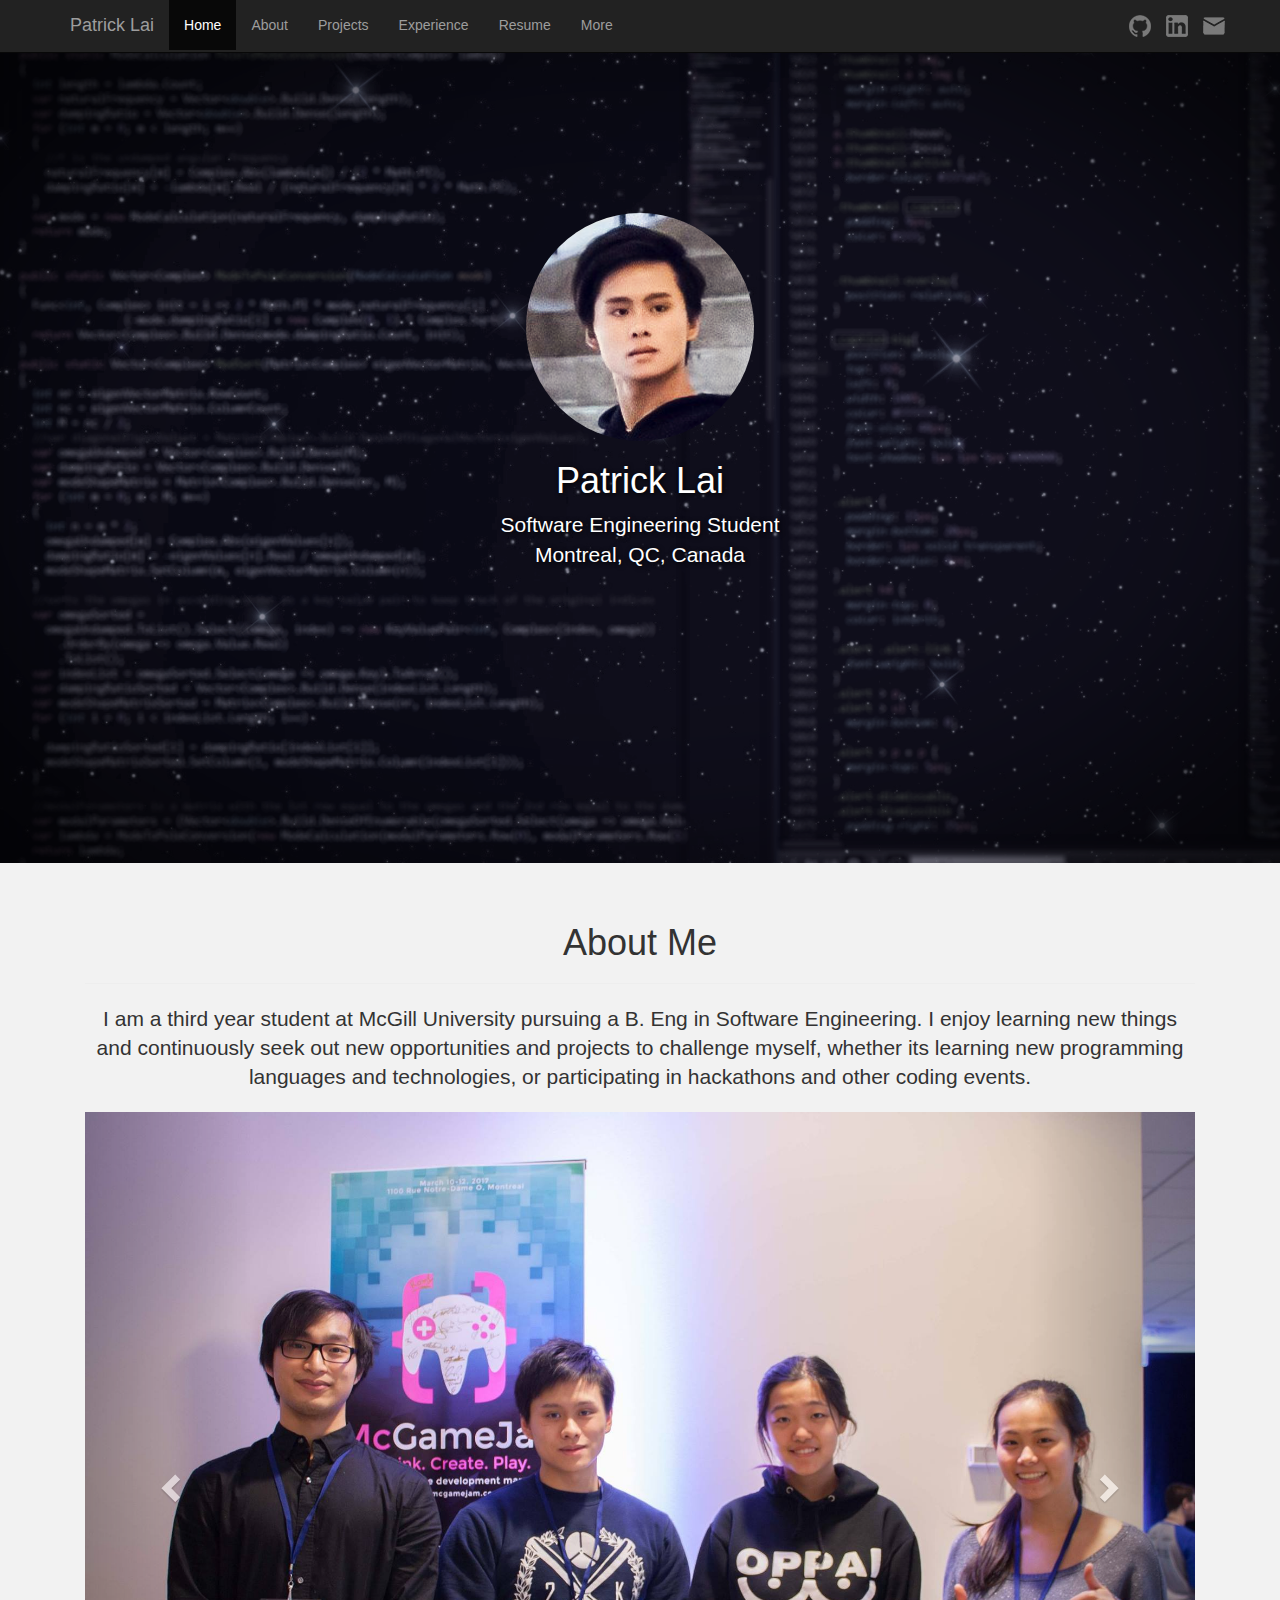
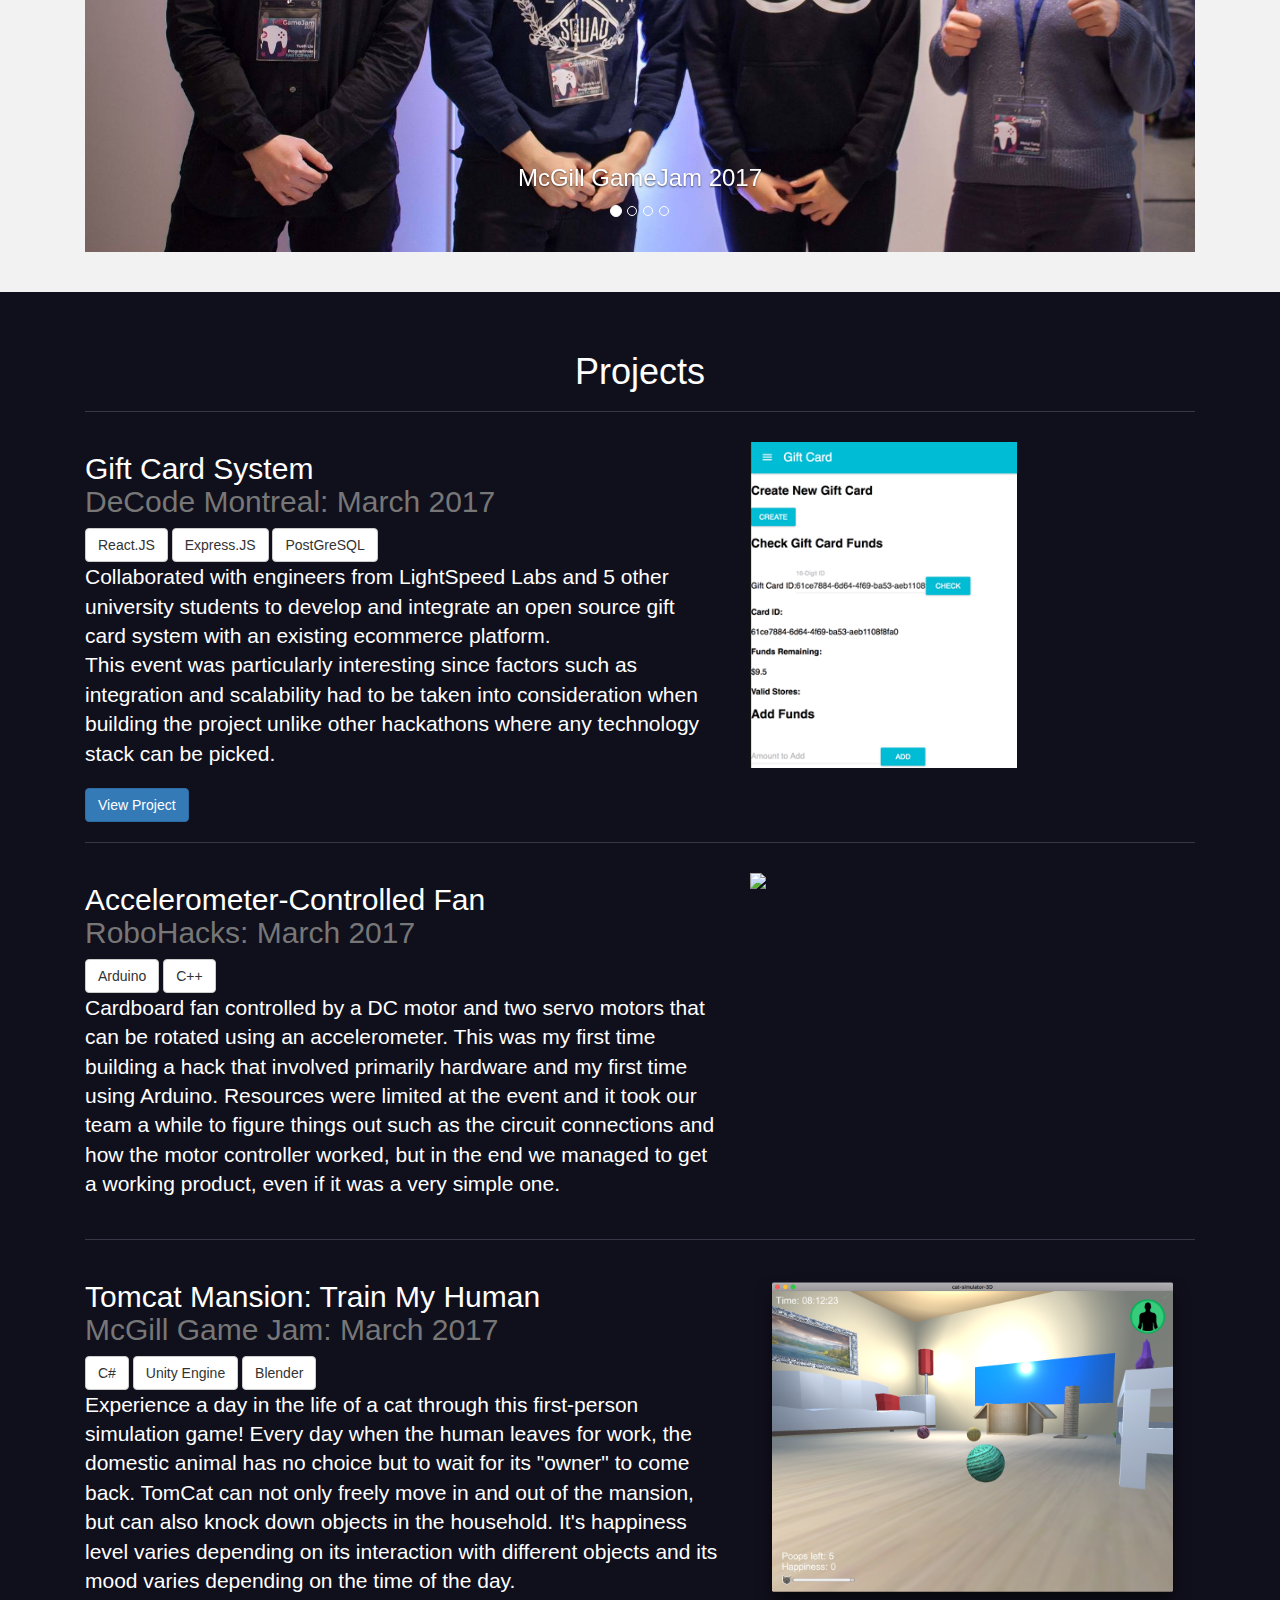
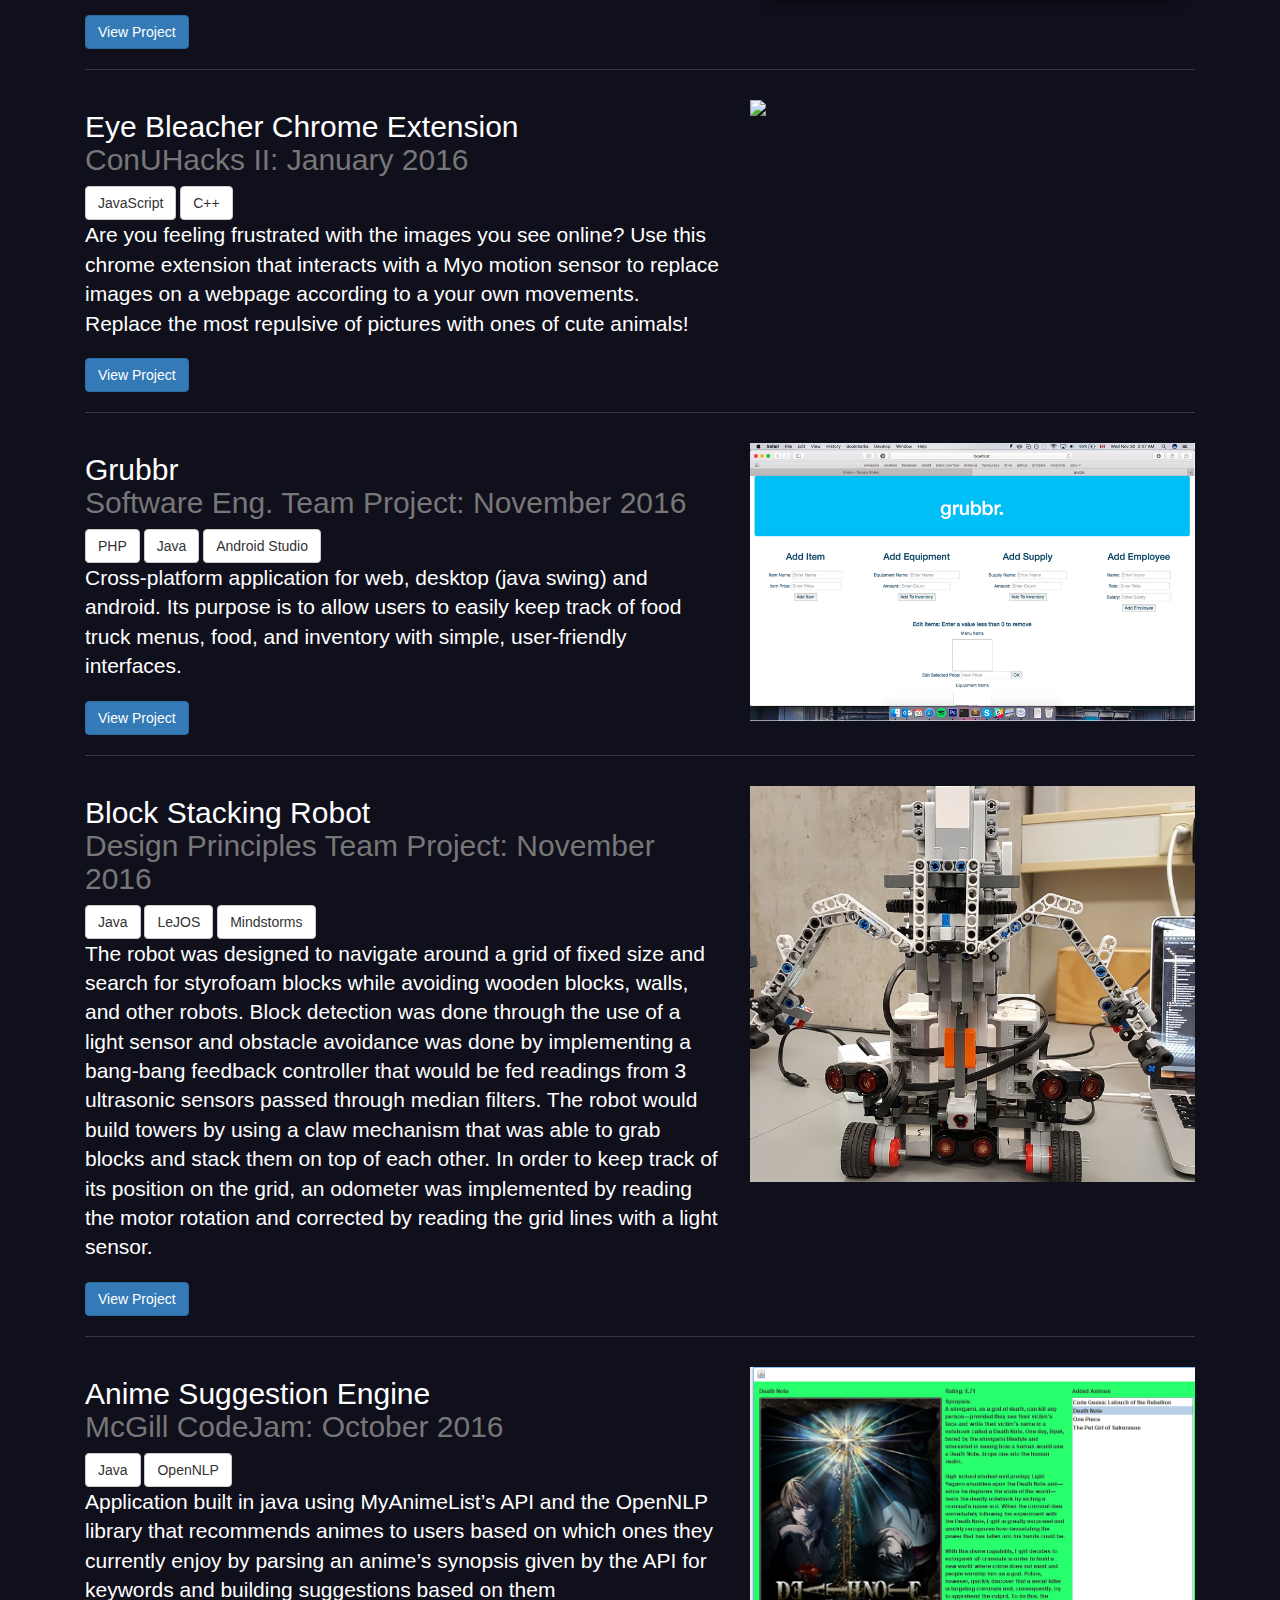
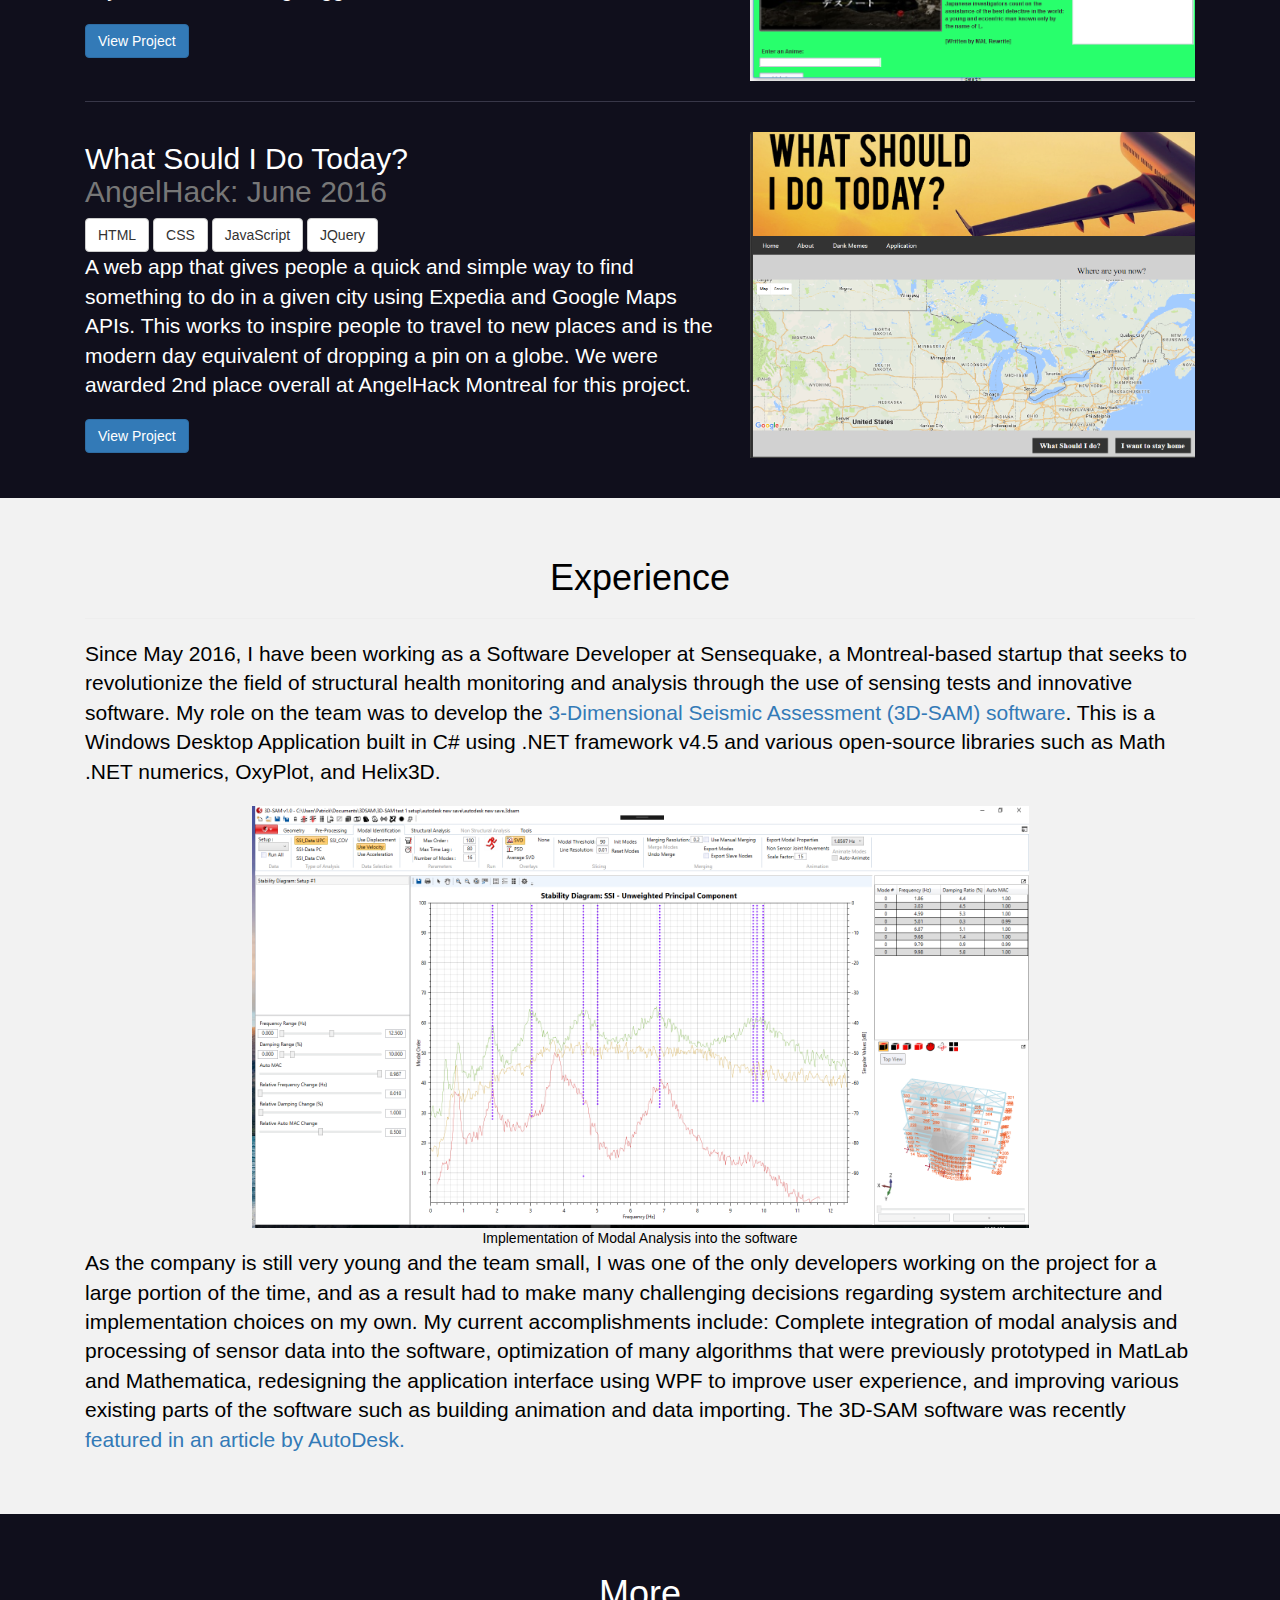
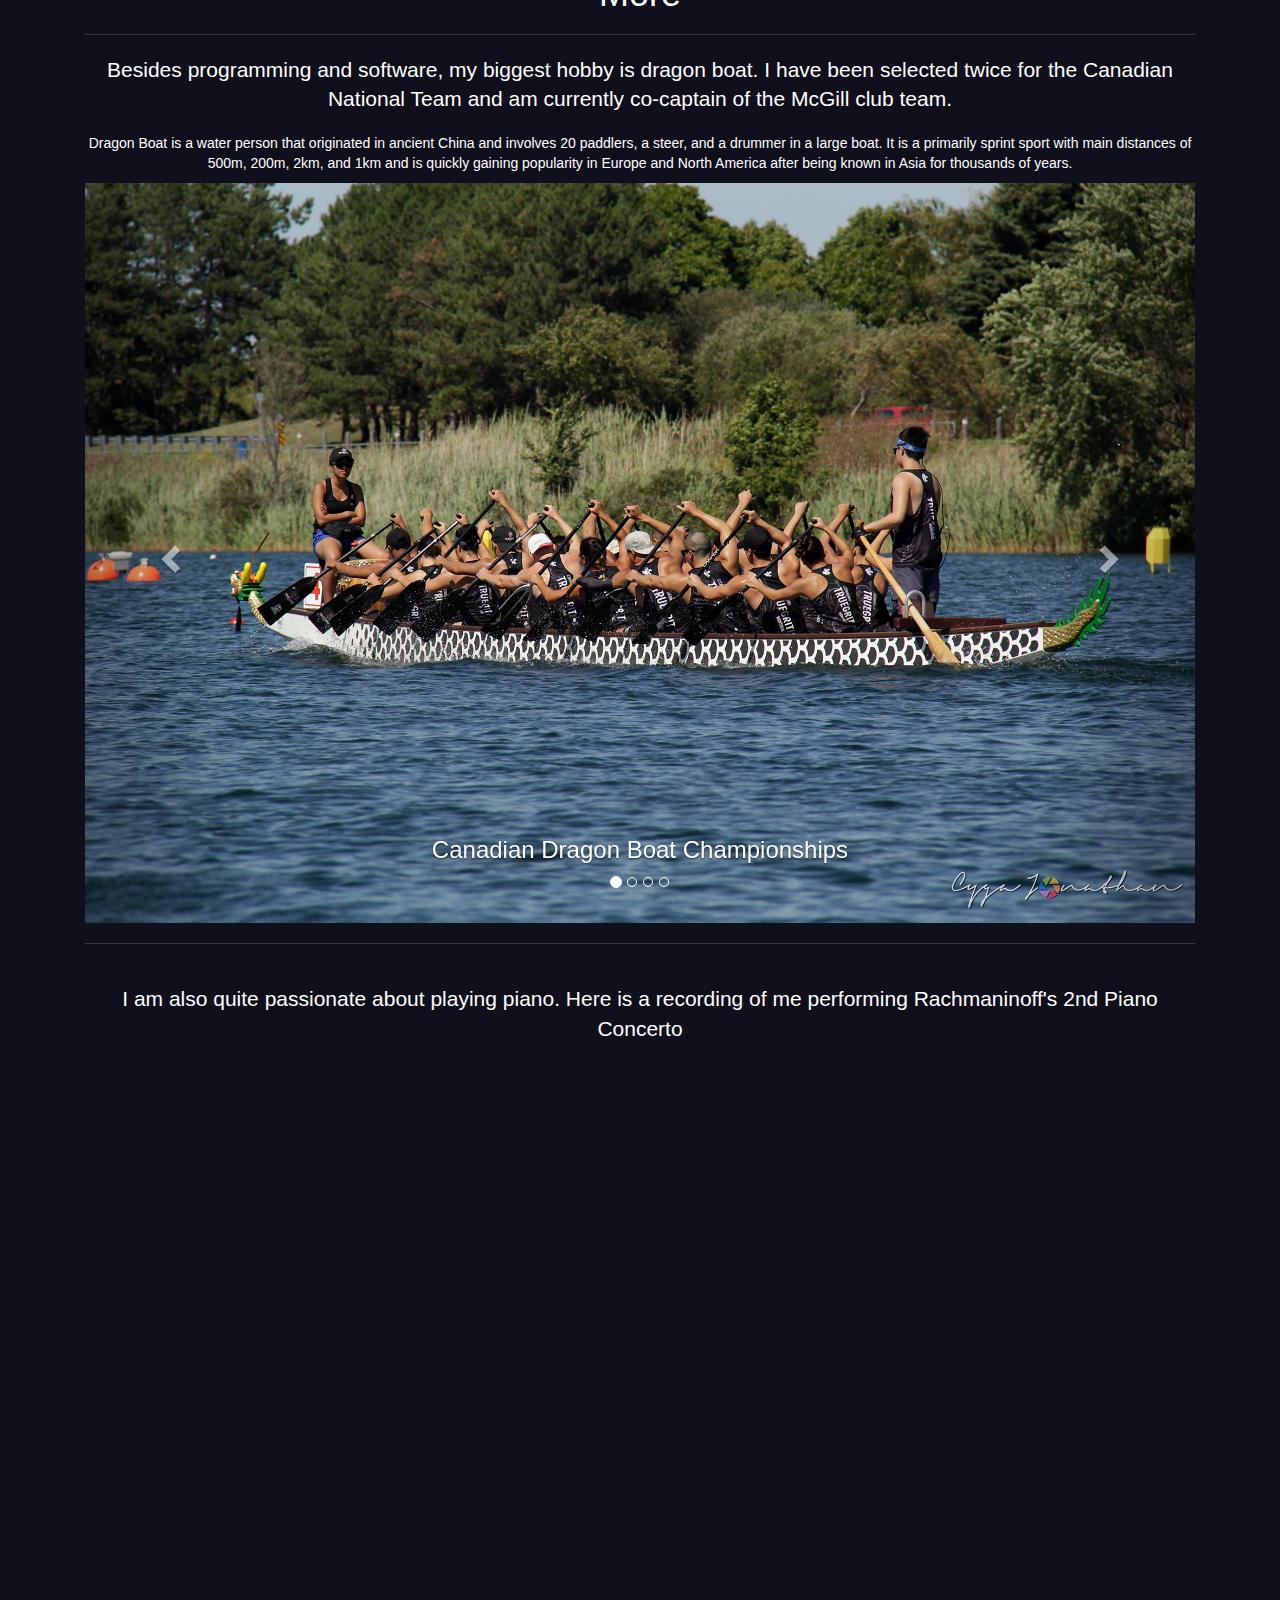
==== index.html @ 1ed86136 "update piano paragraph style" ====
<!DOCTYPE html>
<html lang="en">
<head>
  <meta charset="utf-8">
  <meta http-equiv="X-UA-Compatible" content="IE=edge">
  <meta name="viewport" content="width=device-width, initial-scale=1">
  <!-- The above 3 meta tags *must* come first in the head; any other head content must come *after* these tags -->
  <meta name="description" content="">
  <meta name="author" content="">
  <title>Patrick Lai</title>

  <!-- Bootstrap core CSS -->
  <link href="bootstrap/css/bootstrap.css" rel="stylesheet">

  <!--custom CSS -->
  <link href="styles.css" rel="stylesheet">

  <!-- Custom styles for this template -->
  <link href="bootstrap/css/starter-template.css" rel="stylesheet">

  
</head>

<body>
  <nav class="navbar navbar-inverse navbar-fixed-top">
    <div class="container">
      <div class="navbar-header">
        <button type="button" class="navbar-toggle collapsed" data-toggle="collapse" data-target="#navbar" aria-expanded="false" aria-controls="navbar">
          <span class="sr-only">Toggle navigation</span>
          <span class="icon-bar"></span>
          <span class="icon-bar"></span>
          <span class="icon-bar"></span>
        </button>
        <a class="navbar-brand" href="#">Patrick Lai</a>
      </div>
      <div id="navbar" class="collapse navbar-collapse">
        <ul class="nav navbar-nav">
          <li class="active"><a href="#">Home</a></li>
          <li><a href="#about">About</a></li>
          <li><a href="#projects">Projects</a></li>
          <li><a href="#experience">Experience</a></li>
          <li><a href="files/resume.pdf">Resume</a></li>
          <li><a href="#more">More</a></li>

        </ul>
        <ul class="nav navbar-nav navbar-right">

         <li>
          <a href="https://github.com/patlai" class="navbar-right">
            <img  src="images/git-nav.png" alt="GitHub">
          </a>
        </li>

        <li>
          <a href = "https://www.linkedin.com/in/pat-lai" class="navbar-right">
            <img  src="images/in-nav.png" alt="LinkedIN">
          </a>
        </li>

        <li>
          <a href = "mailto:patrick.lai@mail.mcgill.ca" class="navbar-right">
            <img  src="images/email-nav.png" alt="EMail">
          </a>
        </li>

      </ul>
    </div>

  </div>
</nav>

<div>
  <div class = "row" id = "main-header">
    <div class= "thumbnail-overlay text-center">
      <img class="img-responsive" src="images/web-wallpaper.png" width="100%" height="100%">
      <div class = "caption-big">
        <div class="container">
          <div class="img-circle">
            <img src = "images/dp-square.png" class = "img-circle" width="20%">
          </div>
          <h1>Patrick Lai</h1>
          <p class = "lead">Software Engineering Student <br> Montreal, QC, Canada</p>
        </div>
      </div>
    </div>
  </div>
</div>


<div style = "background-color:#f2f2f2;" class = "row">
  <div class="container">
    <div class="starter-template" id = "about">

      <h1>About Me</h1>

      <hr class = "header-divider">

      <p class="lead">I am a third year student at McGill University pursuing a B. Eng in Software Engineering. I enjoy learning new things and continuously seek out new opportunities and projects to challenge myself, whether its learning new programming languages and technologies, or participating in hackathons and other coding events.
        <br></p>
        <div id="myCarousel" class="carousel slide" data-ride="carousel">

          <!-- Indicators -->
          <ol class="carousel-indicators">
            <li data-target="#myCarousel" data-slide-to="0" class="active"></li>
            <li data-target="#myCarousel" data-slide-to="1"></li>
            <li data-target="#myCarousel" data-slide-to="2"></li>
            <li data-target="#myCarousel" data-slide-to="3"></li>
          </ol>

          <!-- Wrapper for slides -->
          <div class="carousel-inner">
            <div class="item active">
              <img src="images/gamejam1.jpg">
              <div class="carousel-caption">
               <h3>McGill GameJam 2017</h3>
             </div>
           </div>

           <div class="item">
            <img src="images/robohacks.jpg" >
            <div class="carousel-caption">
             <h3>McGill RoboHacks 2017</h3>
           </div>
         </div>

         <div class="item">
          <img src="images/conu.jpg" width="100%">
          <div class="carousel-caption">
           <h3>ConUHacks II</h3>
         </div>
       </div>

       
     </div>


     <!-- Left and right controls -->
     <a class="left carousel-control" href="#myCarousel" data-slide="prev">
      <span class="glyphicon glyphicon-chevron-left"></span>
      <span class="sr-only">Previous</span>
    </a>
    <a class="right carousel-control" href="#myCarousel" data-slide="next">
      <span class="glyphicon glyphicon-chevron-right"></span>
      <span class="sr-only">Next</span>
    </a>
  </div>
</div>
</div>

</div><!-- /.container -->
<div style = "background: #100f1c" class = "row">
  <div class = "container" >
    <div class = "projects" id = "projects">
      <h1><center>Projects</center></h1>

      <hr class="featurette-divider">

      <div class="row featurette">
        <div class="col-md-7">
          <h2 class="featurette-heading">Gift Card System <br> <span class="text-muted">DeCode Montreal: March 2017</span></h2>
          <button type="button" class="btn btn-default">React.JS</button>
          <button type="button" class="btn btn-default">Express.JS</button>
          <button type="button" class="btn btn-default">PostGreSQL</button>
          <p class="lead">Collaborated with engineers from LightSpeed Labs and 5 other university students to develop and integrate an open source gift card system with an existing ecommerce platform. 
            <br>
            This event was particularly interesting since factors such as integration and scalability had to be taken into consideration when building the project unlike other hackathons where any technology stack can be picked. 
          </p>
          <a href = "https://github.com/lightspeedretail/hackathon-decode-giftcards"><button type="button" class="btn btn-primary">View Project</button></a>
        </div>
        <div class="col-md-5">
          <img class="featurette-image img-fluid mx-auto" src="images/giftcards.png" width="60%">
        </div>
      </div>

      <hr class="featurette-divider">

      <div class="row featurette">
        <div class="col-md-7">
          <h2 class="featurette-heading">Accelerometer-Controlled Fan<br> <span class="text-muted">RoboHacks: March 2017</span></h2>
          <button type="button" class="btn btn-default">Arduino</button>
          <button type="button" class="btn btn-default">C++</button>
          <p class="lead">Cardboard fan controlled by a DC motor and two servo motors that can be rotated using an accelerometer. This was my first time building a hack that involved primarily hardware and my first time using Arduino. Resources were limited at the event and it took our team a while to figure things out such as the circuit connections and how the motor controller worked, but in the end we managed to get a working product, even if it was a very simple one.</p>

        </div>
        <div class="col-md-5">
          <img class="featurette-image img-fluid mx-auto" src="images/arduino-fan.gif" width="70%">
        </div>
      </div>

      <hr class="featurette-divider">


      <div class="row featurette">
        <div class="col-md-7">
          <h2 class="featurette-heading">Tomcat Mansion: Train My Human <br> <span class="text-muted">McGill Game Jam: March 2017</span></h2>
          <button type="button" class="btn btn-default">C#</button>
          <button type="button" class="btn btn-default">Unity Engine</button>
          <button type="button" class="btn btn-default">Blender</button>
          <p class="lead">Experience a day in the life of a cat through this first-person simulation game! Every day when the human leaves for work, the domestic animal has no choice but to wait for its "owner" to come back. TomCat can not only freely move in and out of the mansion, but can also knock down objects in the household. It's happiness level varies depending on its interaction with different objects and its mood varies depending on the time of the day. </p>
          <a href = "https://meii.itch.io/cat-simulator"><button type="button" class="btn btn-primary">View Project</button></a>
        </div>
        <div class="col-md-5">
          <img class="featurette-image img-fluid mx-auto" src="images/catsim.png" width="100%">
        </div>
      </div>

      <hr class="featurette-divider">

      <div class="row featurette">
        <div class="col-md-7">
          <h2 class="featurette-heading">Eye Bleacher Chrome Extension<br> <span class="text-muted">ConUHacks II: January 2016</span></h2>
          <button type="button" class="btn btn-default">JavaScript</button>
          <button type="button" class="btn btn-default">C++</button>
          <p class="lead">Are you feeling frustrated with the images you see online? Use this chrome extension that interacts with a Myo motion sensor to replace images on a webpage according to a your own movements. Replace the most repulsive of pictures with ones of cute animals! </p>
          <a href = "https://github.com/patlai/eye-bleacher-chrome"><button type="button" class="btn btn-primary">View Project</button></a>
        </div>
        <div class="col-md-5">
          <img class="featurette-image img-fluid mx-auto" src="images/eyebleacher.gif" width="90%">
        </div>
      </div>

      <hr class="featurette-divider">

      <div class="row featurette">
        <div class="col-md-7 push-md-5">
          <h2 class="featurette-heading">Grubbr<br> <span class="text-muted">Software Eng. Team Project: November 2016</span></h2>
          <button type="button" class="btn btn-default">PHP</button>
          <button type="button" class="btn btn-default">Java</button>
          <button type="button" class="btn btn-default">Android Studio</button>
          <p class="lead">Cross-platform application for web, desktop (java swing) and android. Its purpose is to allow users to easily keep track of food truck menus, food, and inventory with simple, user-friendly interfaces.</p>
          <a href = "https://github.com/Fall2016-ECSE321/grubbr"><button type="button" class="btn btn-primary">View Project</button></a>
        </div>
        <div class="col-md-5 pull-md-7">
          <img class="featurette-image img-fluid mx-auto" src="images/grubbr.png" width="100%">
        </div>
      </div>

      <hr class="featurette-divider">

      <div class="row featurette">
        <div class="col-md-7 push-md-5">
          <h2 class="featurette-heading">Block Stacking Robot<br> <span class="text-muted">Design Principles Team Project: November 2016</span></h2>
          <button type="button" class="btn btn-default">Java</button>
          <button type="button" class="btn btn-default">LeJOS</button>
          <button type="button" class="btn btn-default">Mindstorms</button>
          <p class="lead">The robot was designed to navigate around a grid of fixed size and search for styrofoam blocks while avoiding wooden blocks, walls, and other robots. Block detection was done through the use of a light sensor and obstacle avoidance was done by implementing a bang-bang feedback controller that would be fed readings from 3 ultrasonic sensors passed through median filters. The robot would build towers by using a claw mechanism that was able to grab blocks and stack them on top of each other. In order to keep track of its position on the grid, an odometer was implemented by reading the motor rotation and corrected by reading the grid lines with a light sensor.</p>
          <a href = "https://github.com/patlai/dpmfall2016-team13"><button type="button" class="btn btn-primary">View Project</button></a>
        </div>
        <div class="col-md-5 pull-md-7">
          <img class="featurette-image img-fluid mx-auto" src="images/dpmbot.jpg" width="100%">
        </div>
      </div>

      <hr class="featurette-divider">

      <div class="row featurette">
        <div class="col-md-7 push-md-5">
          <h2 class="featurette-heading">Anime Suggestion Engine<br> <span class="text-muted">McGill CodeJam: October 2016</span></h2>
          <button type="button" class="btn btn-default">Java</button>
          <button type="button" class="btn btn-default">OpenNLP</button>
          <p class="lead">Application built in java using MyAnimeList’s API and the OpenNLP library that recommends animes to users based on which ones they currently enjoy by parsing an anime’s synopsis given by the API for keywords and building suggestions based on them</p>
          <a href = "https://github.com/patlai/anime-suggest-java"><button type="button" class="btn btn-primary">View Project</button></a>
        </div>
        <div class="col-md-5 pull-md-7">
          <img class="featurette-image img-fluid mx-auto" src="images/anime-suggest.png" width="100%">
        </div>
      </div>

      <hr class="featurette-divider">

      <div class="row featurette">
        <div class="col-md-7 push-md-5">
          <h2 class="featurette-heading">What Sould I Do Today? <br> <span class="text-muted">AngelHack: June 2016</span></h2>
          <button type="button" class="btn btn-default">HTML</button>
          <button type="button" class="btn btn-default">CSS</button>
          <button type="button" class="btn btn-default">JavaScript</button>
          <button type="button" class="btn btn-default">JQuery</button>
          <p class="lead">A web app that gives people a quick and simple way to find something to do in a given city using Expedia and Google Maps APIs. This works to inspire people to travel to new places and is the modern day equivalent of dropping a pin on a globe. We were awarded 2nd place overall at AngelHack Montreal for this project.</p>
          <a href = "https://github.com/patlai/what-should-i-do"><button type="button" class="btn btn-primary">View Project</button></a>
        </div>
        <div class="col-md-5 pull-md-7">
          <img class="featurette-image img-fluid mx-auto" src="images/wsid.png" width="100%">
        </div>
      </div>


    </div>
  </div>
</div>

<div style = "background: #f2f2f2" class = "row">
  <div class = "container" >
    <div class = "exp" id = "experience">

      <h1><center>Experience</center></h1>

      <hr class="header-divider">

      <p class = "lead">Since May 2016, I have been working as a Software Developer at Sensequake, a Montreal-based startup that seeks to revolutionize the field of structural health monitoring and analysis through the use of sensing tests and innovative software. My role on the team was to develop the <a href = "http://www.sensequake.com/software">3-Dimensional Seismic Assessment (3D-SAM) software</a>. This is a Windows Desktop Application built in C# using .NET framework v4.5 and various open-source libraries such as Math .NET numerics, OxyPlot, and Helix3D.</p>
      <center>
        <img class="img-responsive" src="images/3dsam.png" width="70%">
        <div class = "caption">
          Implementation of Modal Analysis into the software
        </div>
      </center>
      <p class = "lead">As the company is still very young and the team small, I was one of the only developers working on the project for a large portion of the time, and as a result had to make many challenging decisions regarding system architecture and implementation choices on my own. My current accomplishments include: Complete integration of modal analysis and processing of sensor data into the software, optimization of many algorithms that were previously prototyped in MatLab and Mathematica, redesigning the application interface using WPF to improve user experience, and improving various existing parts of the software such as building animation and data importing. The 3D-SAM software was recently <a href="http://blogs.autodesk.com/bim-and-beam/2017/04/21/sensing-tests-improve-reliability-of-structural-engineering/">featured in an article by AutoDesk.</a></p>
      <!-- <div class="progress">
      <div class="progress-bar" role="progressbar" aria-valuenow="60" aria-valuemin="0" aria-valuemax="100" style="width: 50%;">
          60%
        </div>
      </div> -->
      
    </div>
  </div>
</div>

<div style = "background: #100f1c" class = "row">
  <div class = "container" >
    <div class = "more" id = "more">

      <center><h1>More</h1></center>

      <hr class="featurette-divider">

      <p class = "lead">Besides programming and software, my biggest hobby is dragon boat. I have been selected twice for the Canadian National Team and am currently co-captain of the McGill club team.</p>
      <p>Dragon Boat is a water person that originated in ancient China and involves 20 paddlers, a steer, and a drummer in a large boat. It is a primarily sprint sport with main distances of 500m, 200m, 2km, and 1km and is quickly gaining popularity in Europe and North America after being known in Asia for thousands of years.</p>
      <div id="moreCarousel" class="carousel slide" data-ride="carousel">

        <!-- Indicators -->
        <ol class="carousel-indicators">
          <li data-target="#moreCarousel" data-slide-to="0" class="active"></li>
          <li data-target="#moreCarousel" data-slide-to="1"></li>
          <li data-target="#moreCarousel" data-slide-to="2"></li>
          <li data-target="#moreCarousel" data-slide-to="3"></li>
        </ol>

        <!-- Wrapper for slides -->
        <div class="carousel-inner">
          <div class="item active">
            <img src="images/tg.jpg">
            <div class="carousel-caption">
             <h3>Canadian Dragon Boat Championships</h3>
           </div>
         </div>

         <div class="item">
          <img src="images/nt1.jpg" >
          <div class="carousel-caption">
           <h3>Canadian National Team 2015</h3>
         </div>
       </div>

       <div class="item">
        <img src="images/u24postrace.jpg" >
        <div class="carousel-caption">
         <h3>After racing the 1km at world championships</h3>
       </div>
     </div>

     <div class="item">
      <img src="images/tgstart.jpg" >
      <div class="carousel-caption">
       <h3></h3>
     </div>
   </div>

 </div>


 <!-- Left and right controls -->
 <a class="left carousel-control" href="#moreCarousel" data-slide="prev">
  <span class="glyphicon glyphicon-chevron-left"></span>
  <span class="sr-only">Previous</span>
</a>
<a class="right carousel-control" href="#moreCarousel" data-slide="next">
  <span class="glyphicon glyphicon-chevron-right"></span>
  <span class="sr-only">Next</span>
</a>



</div>
<hr class="featurette-divider">
<br>
<p class = "lead">I am also quite passionate about playing piano. Here is a recording of me performing Rachmaninoff's 2nd Piano Concerto</p>
<br>
<iframe width="100%" height="640" src="https://www.youtube.com/embed/ppNCpamTo7Q" frameborder="0" allowfullscreen></iframe>
</div>
</div>




    <!-- Bootstrap core JavaScript
    ================================================== -->
    <!-- Placed at the end of the document so the pages load faster -->
    <script src="https://ajax.googleapis.com/ajax/libs/jquery/1.12.4/jquery.min.js"></script>
    <script>window.jQuery || document.write('<script src="../../assets/js/vendor/jquery.min.js"><\/script>')</script>
    <script src="bootstrap/js/bootstrap.min.js"></script>

  </body>
  </html>
---- styles.css ----
.projects{
	padding: 40px 15px;
	background-color: #100f1c;
	color: #FFFFFF;
}

.exp{
	padding: 40px 15px;
	background-color: #f2f2f2;
	color: #000000;
}

.more{
	padding: 40px 15px;
	background-color: #100f1c;
	color: #FFFFFF;
	text-align: center;
}

.foot{
	padding: 15px 15px;
	background-color: #f2f2f2;
	color: #FFFFFF;
	text-align: center;
}

.featurette-divider{
	border-color: #383748;
}

.description {
  margin-bottom: 20px;
  font-size: 14px;
  font-weight: 300;
  line-height: 1.4;
}
---- bootstrap/css/starter-template.css ----
body {
  padding-top: 50px;
}
.starter-template {
  padding: 40px 15px;
  text-align: center;
}
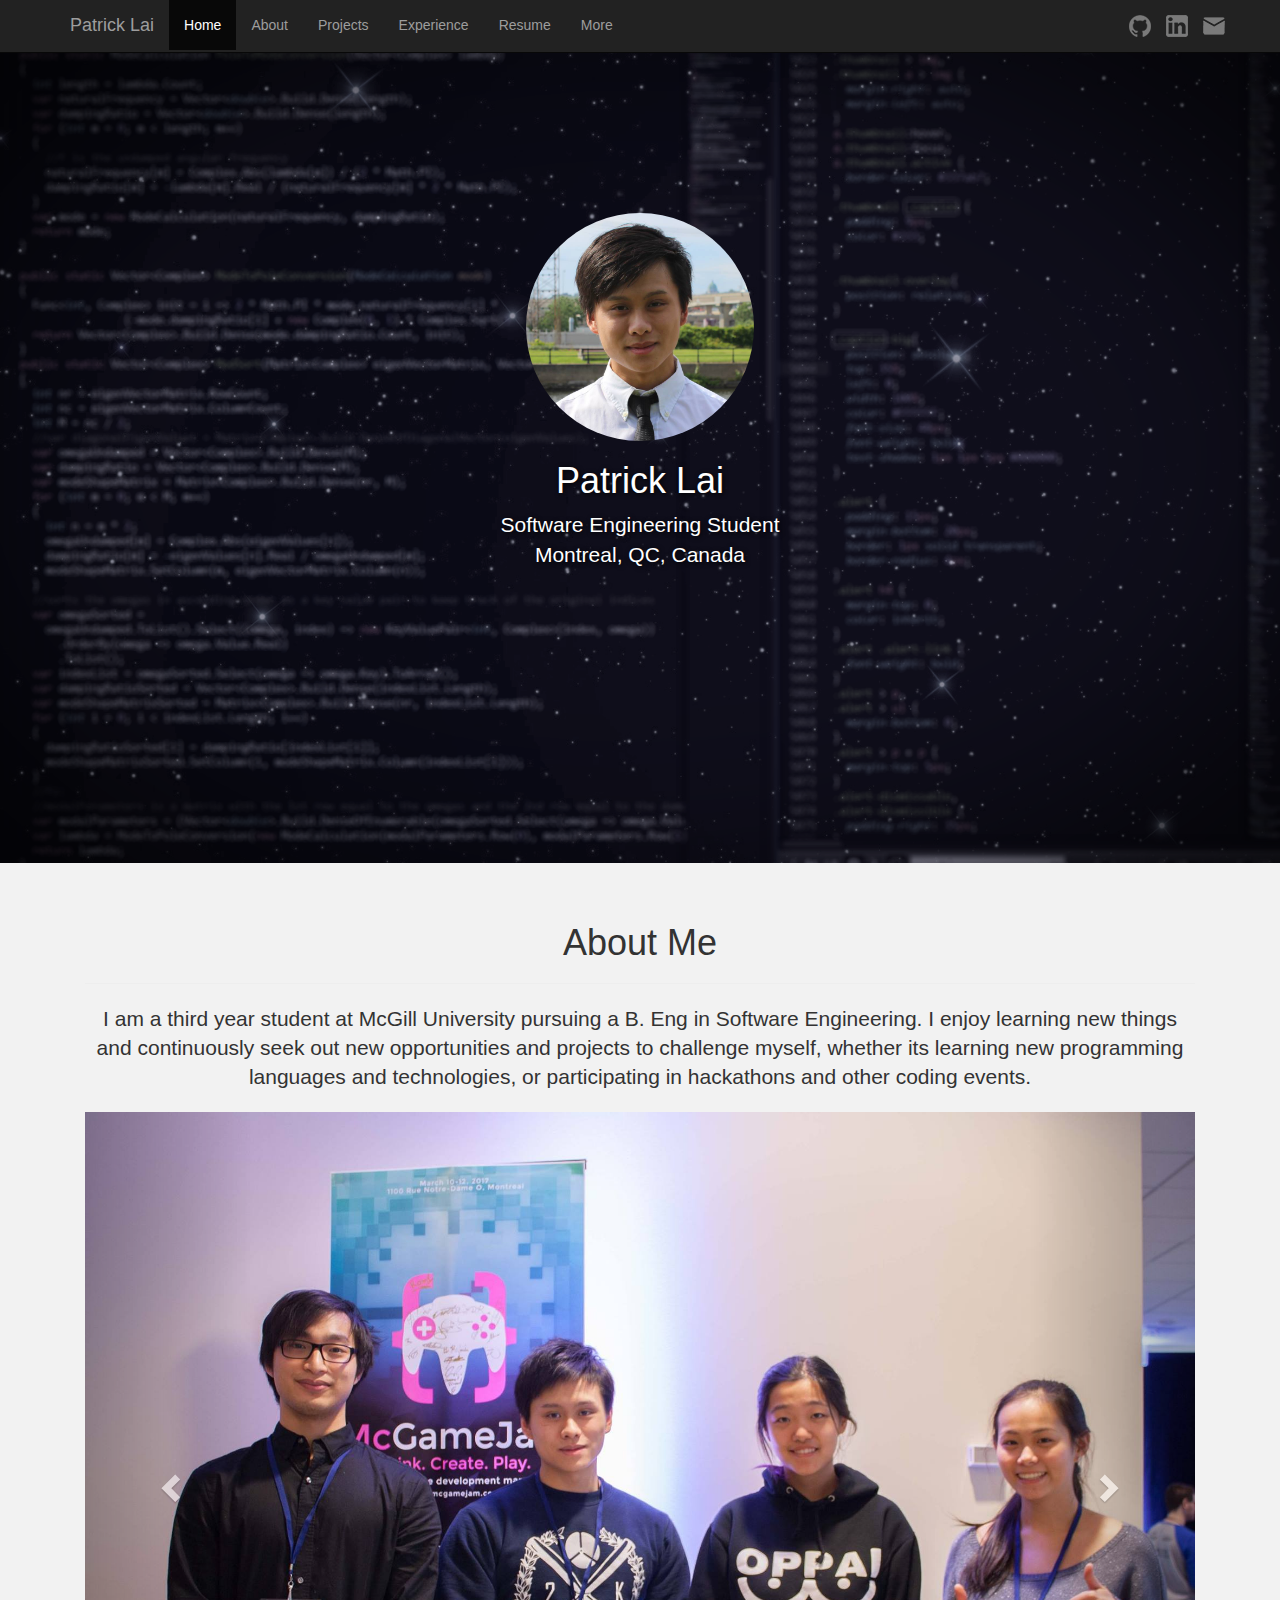
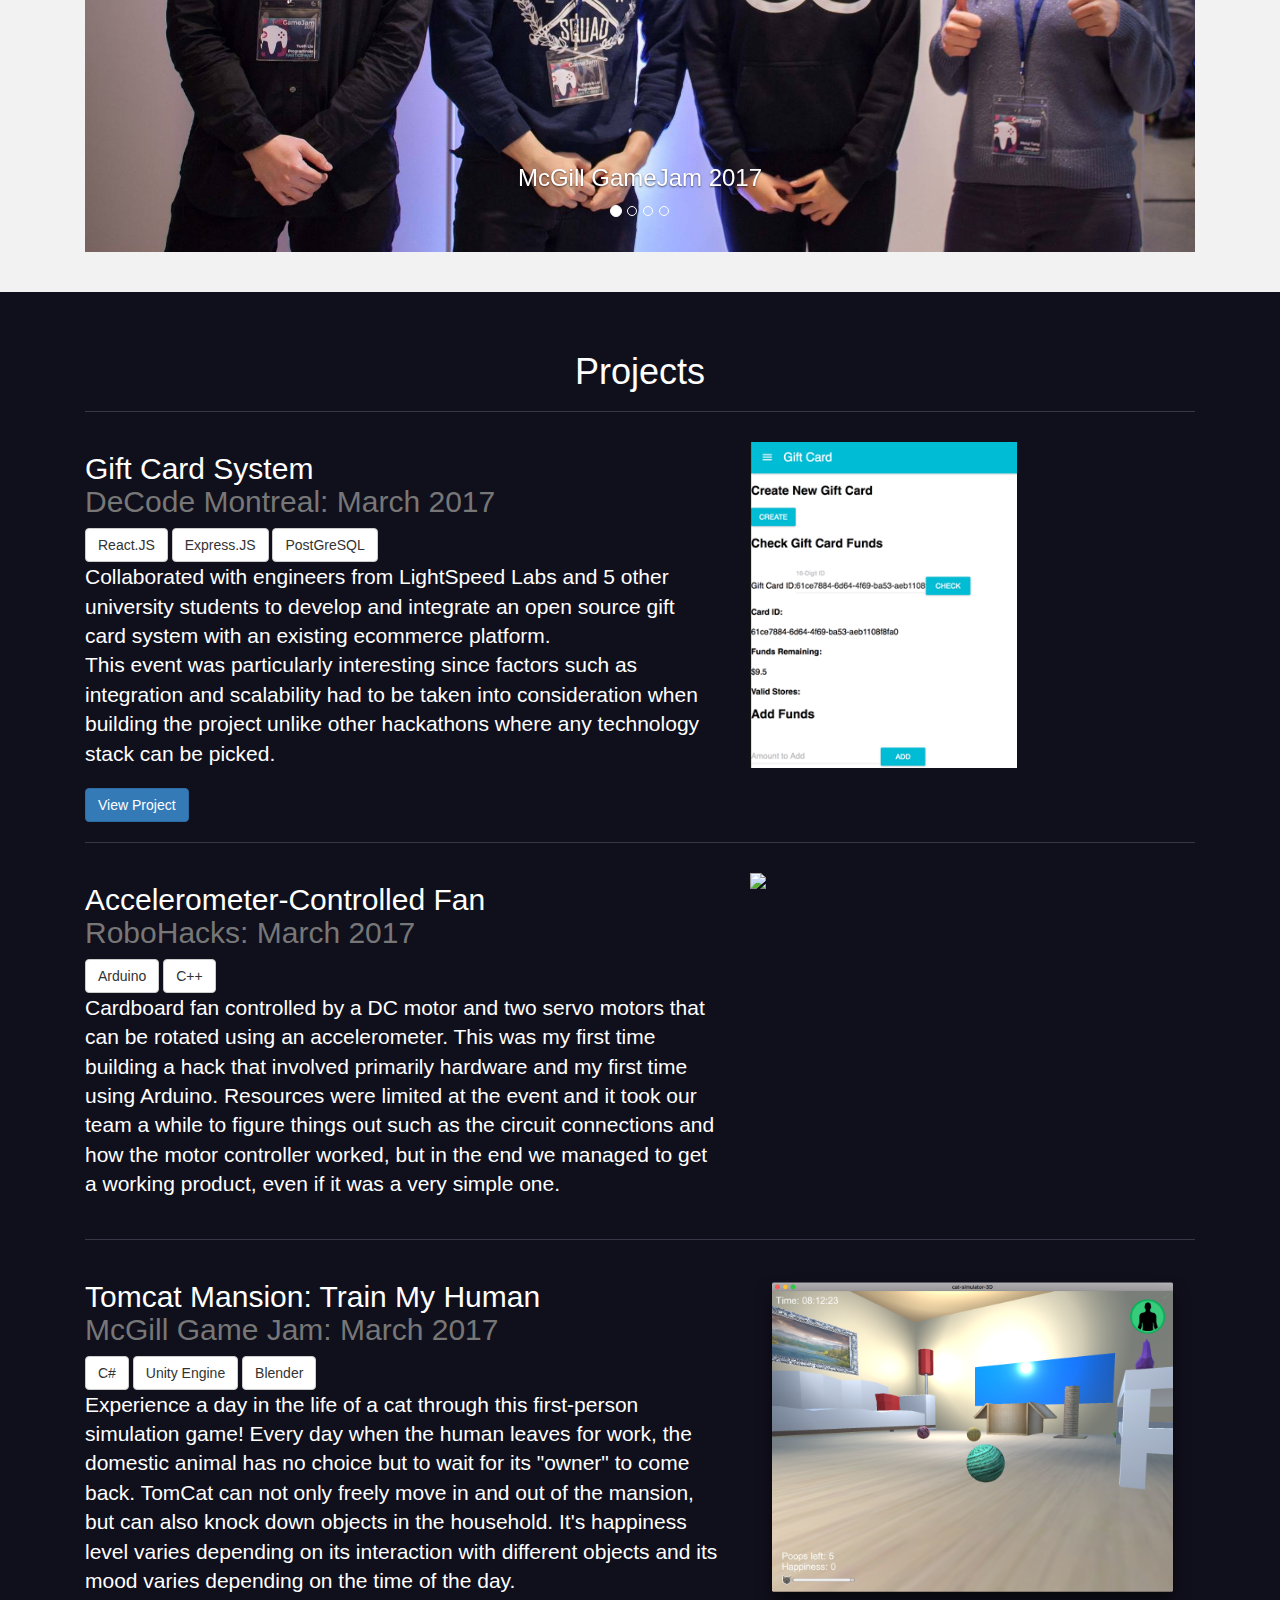
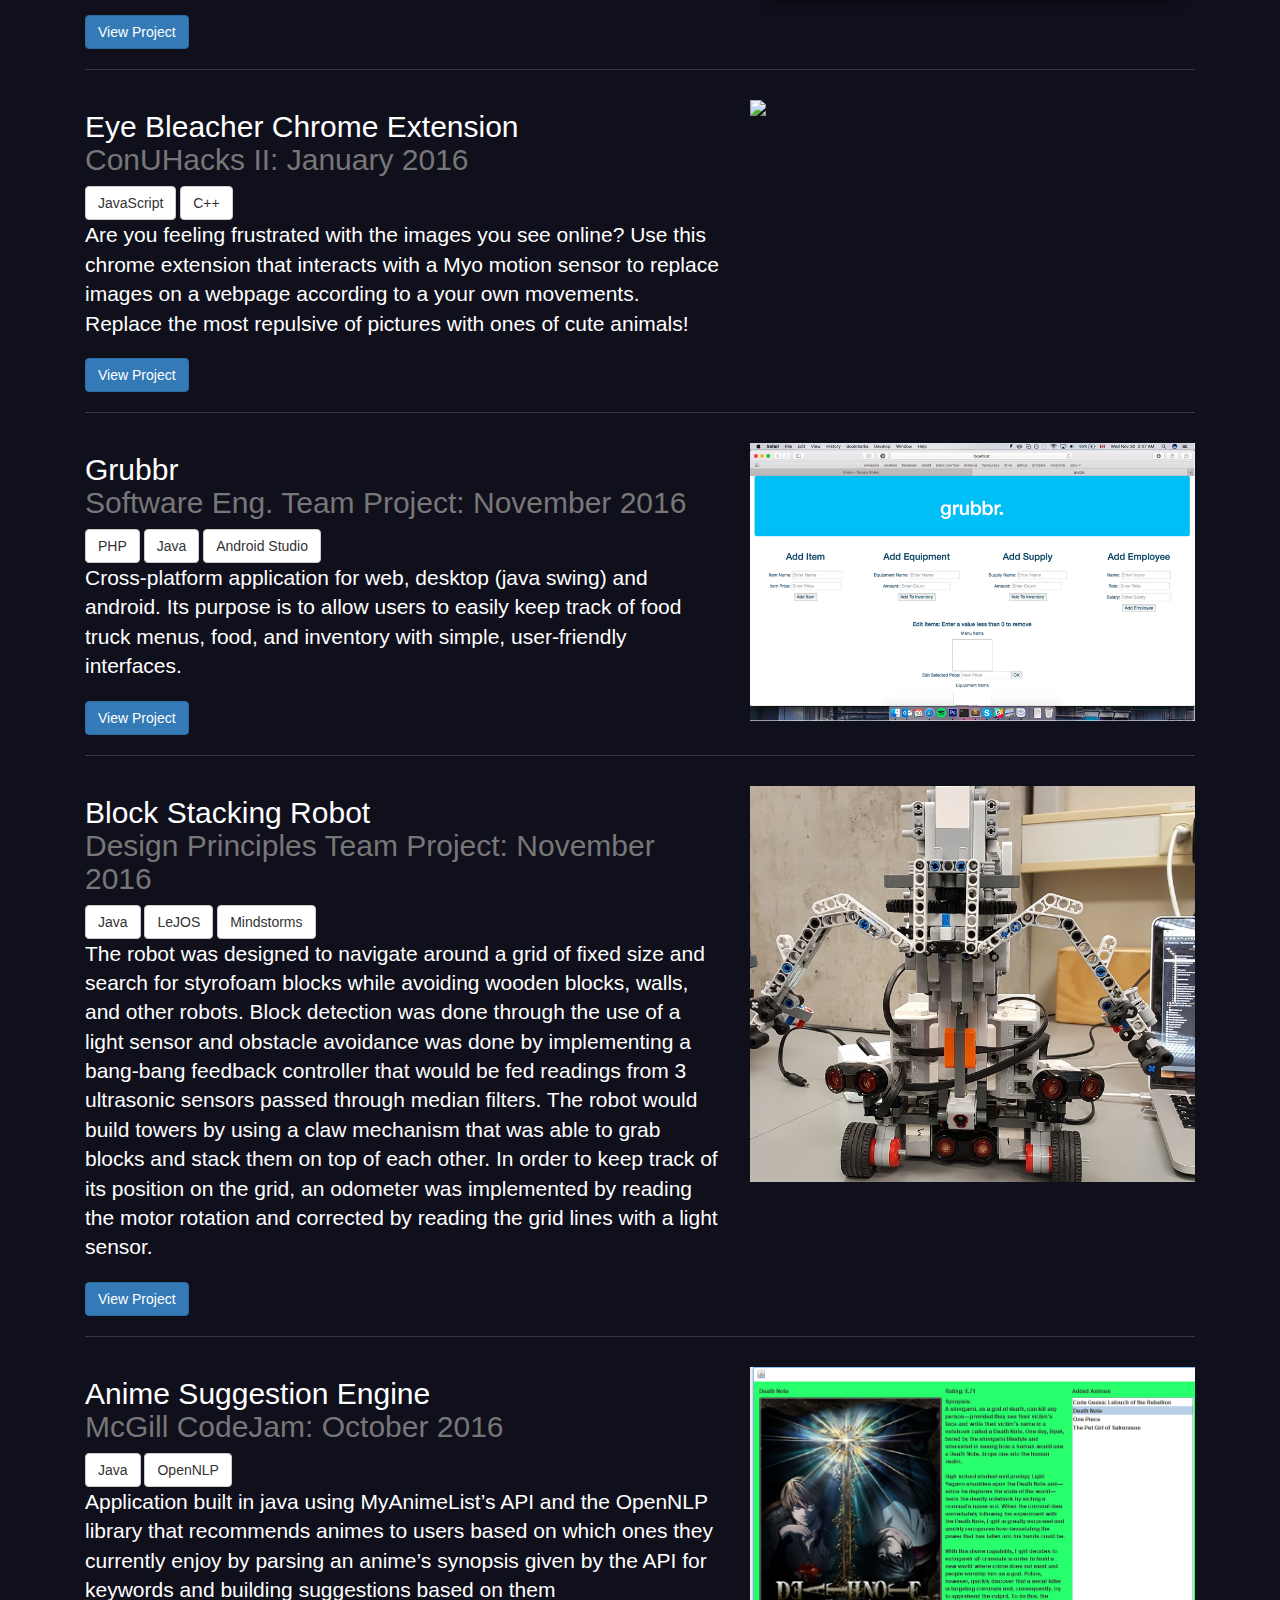
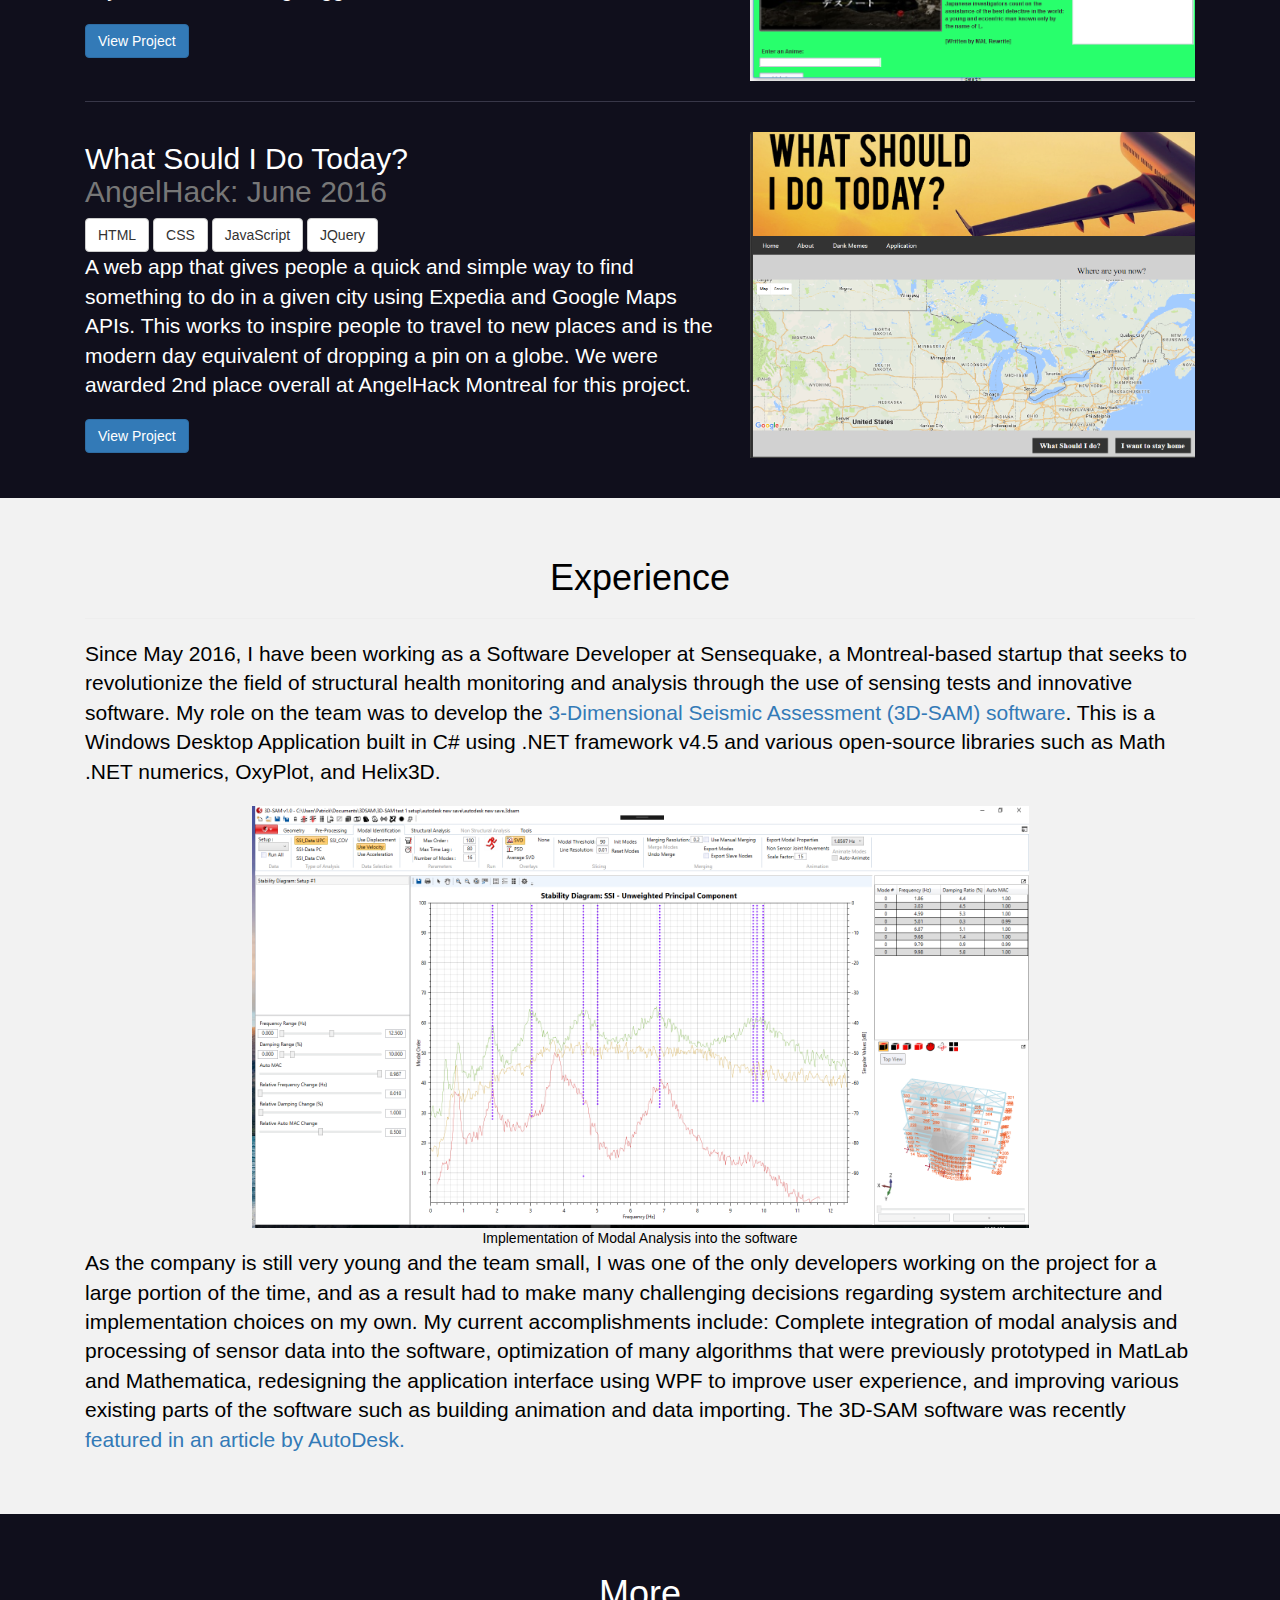
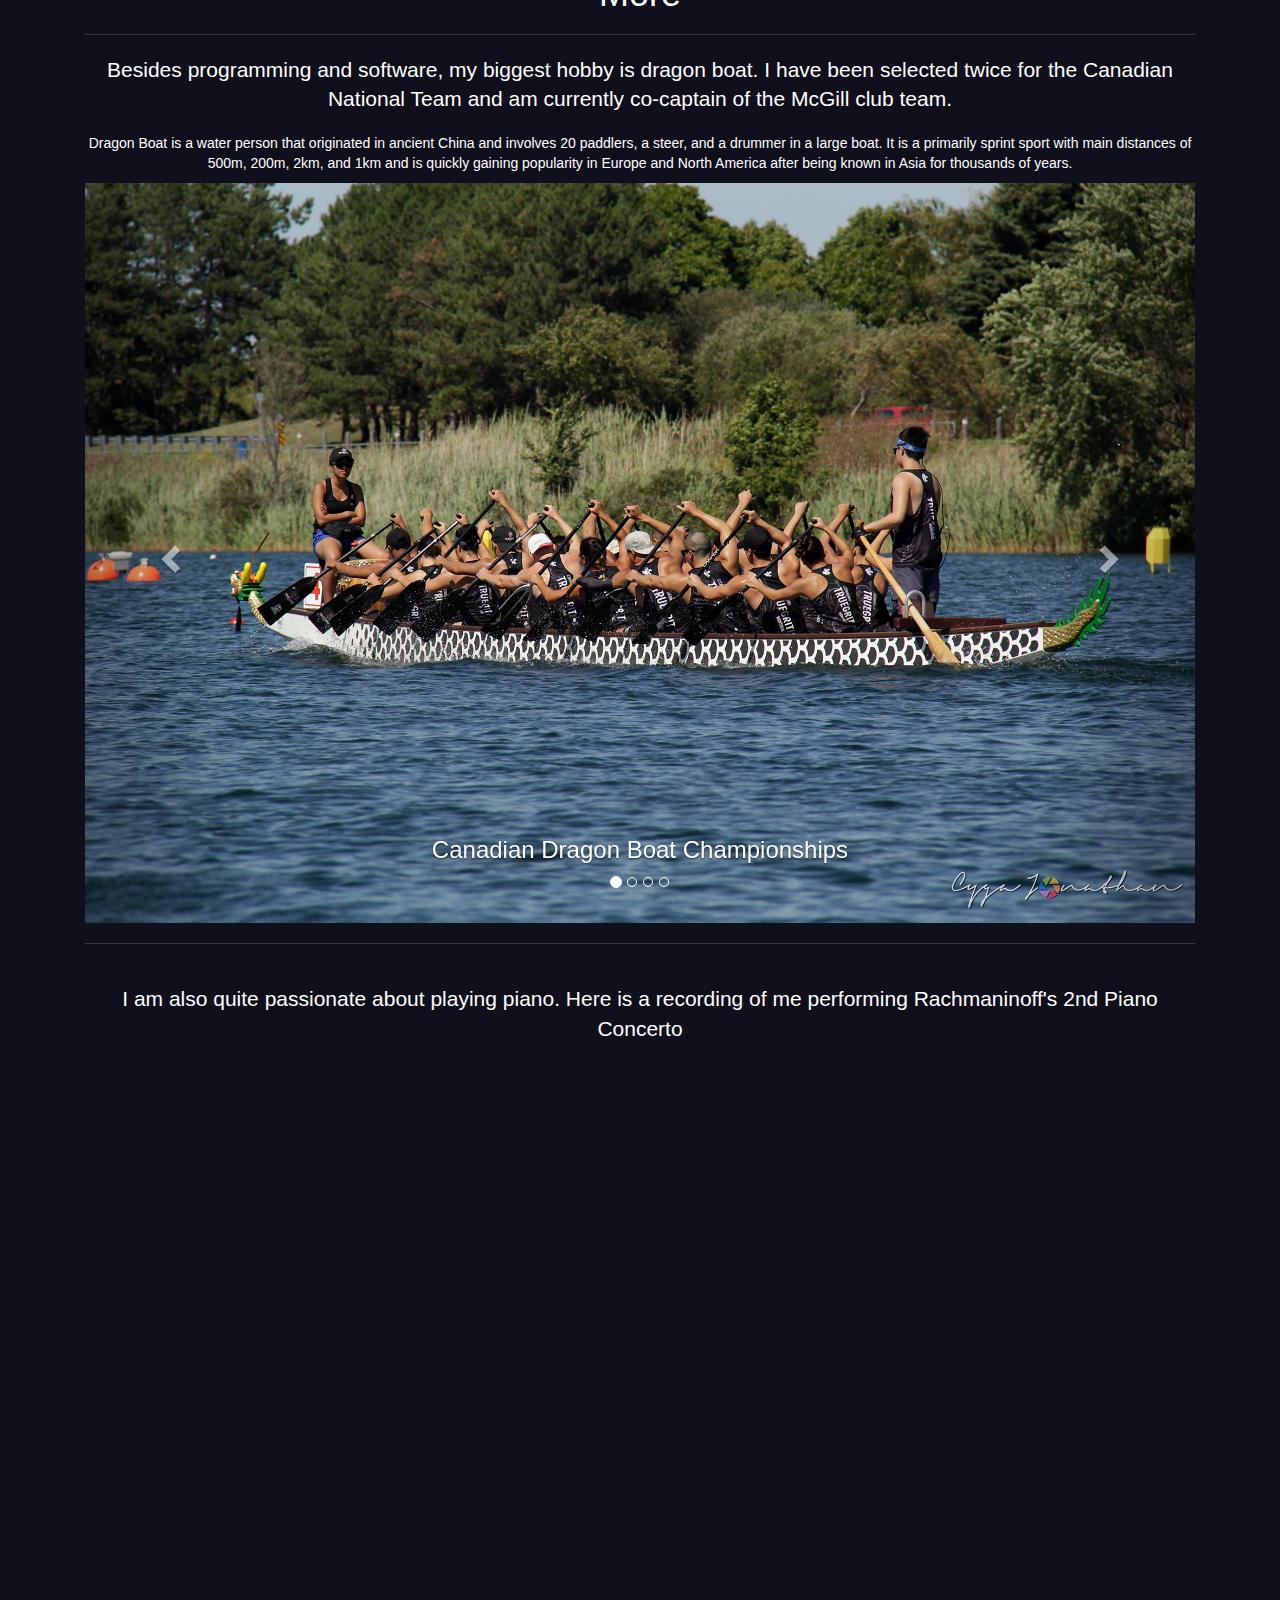
==== commit c6b347f4: "update resume" ====
--- a/index.html
+++ b/index.html
@@ -76,7 +76,7 @@
       <div class = "caption-big">
         <div class="container">
           <div class="img-circle">
-            <img src = "images/dp-square.png" class = "img-circle" width="20%">
+            <img src = "images/dp2square.png" class = "img-circle" width="20%">
           </div>
           <h1>Patrick Lai</h1>
           <p class = "lead">Software Engineering Student <br> Montreal, QC, Canada</p>
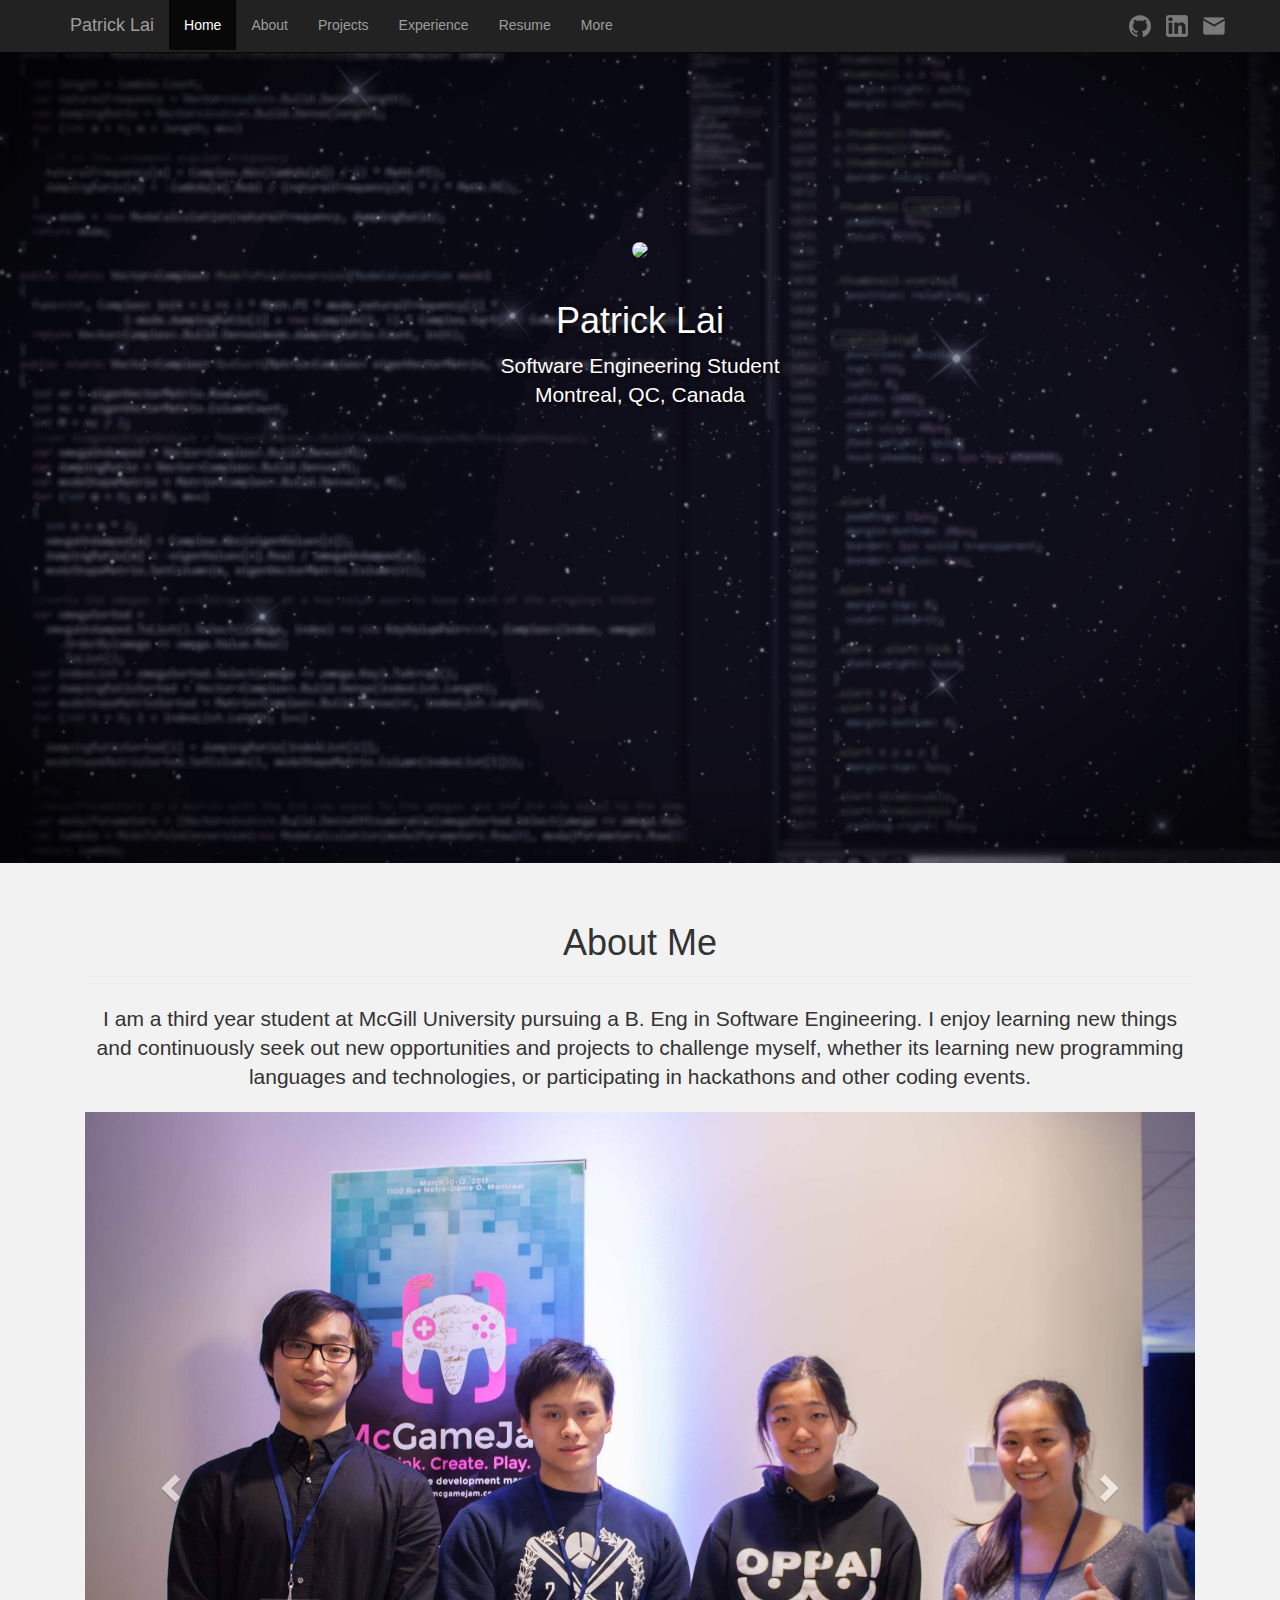
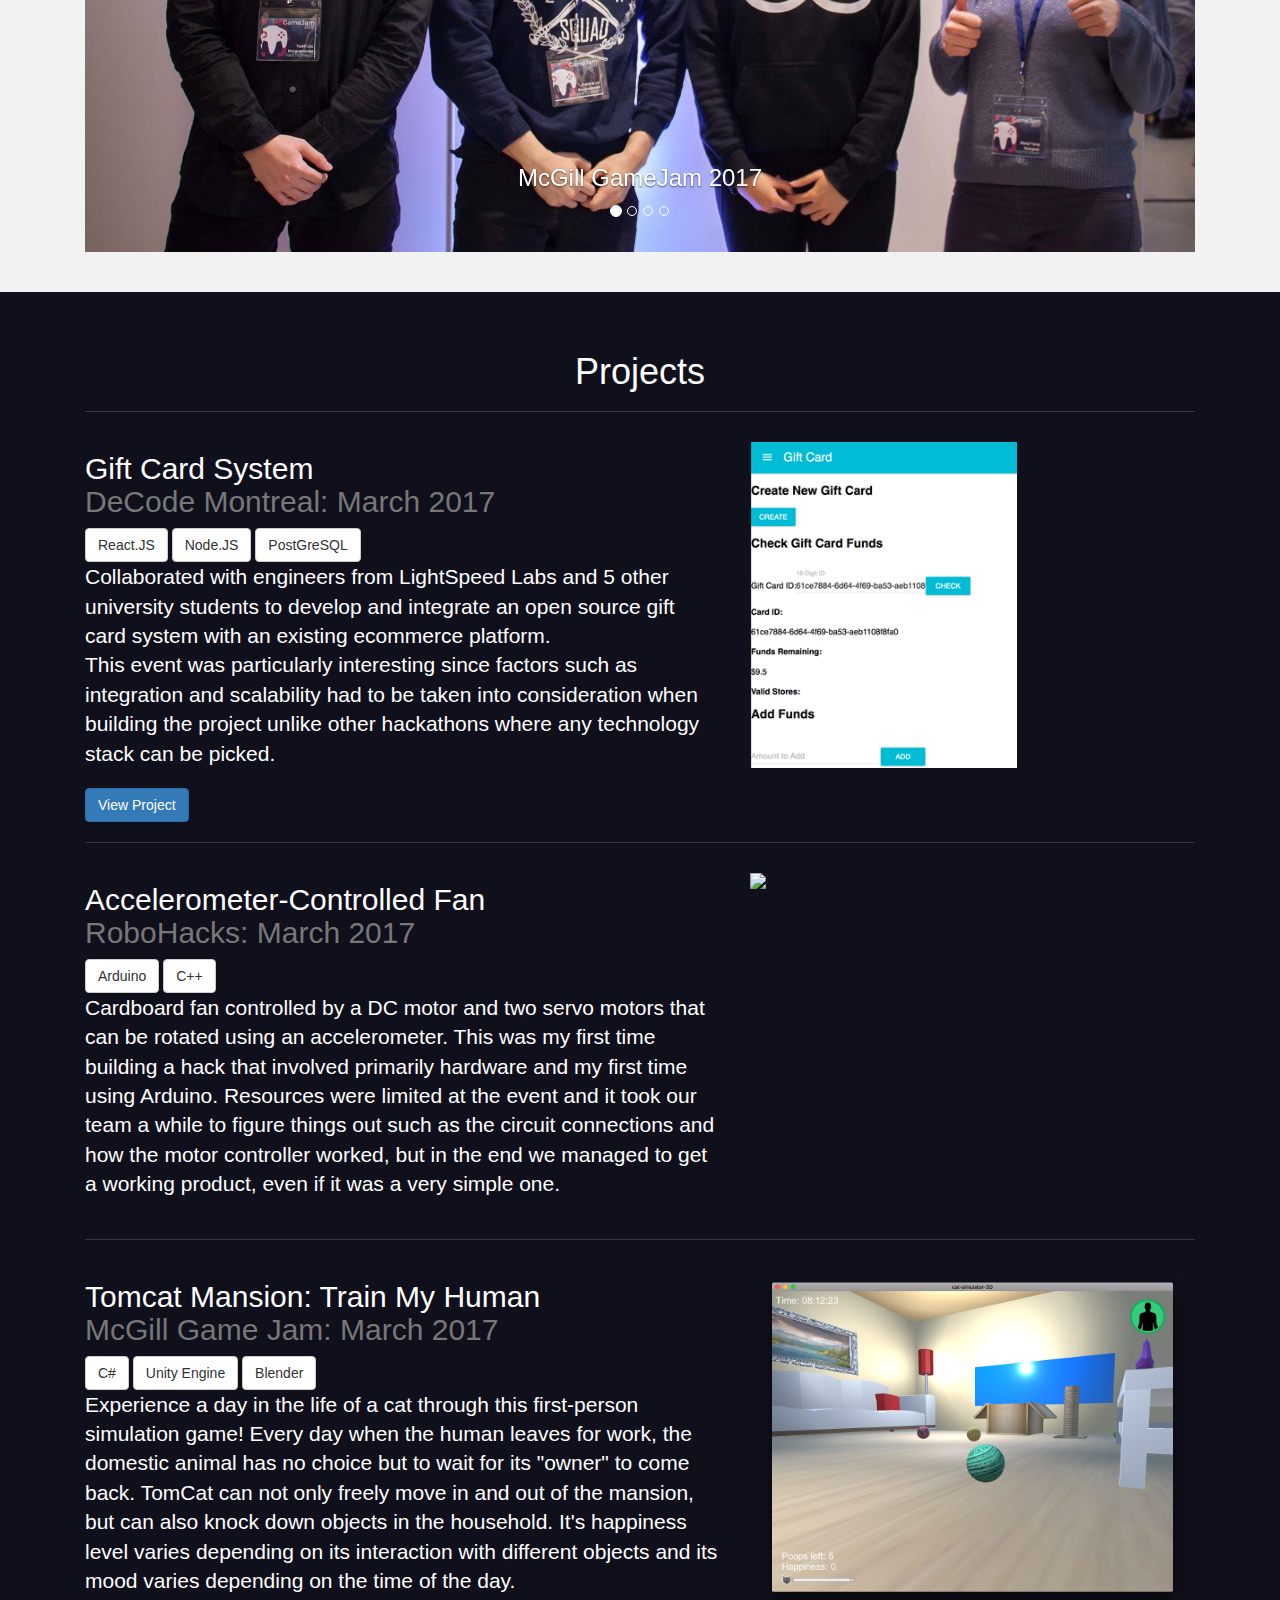
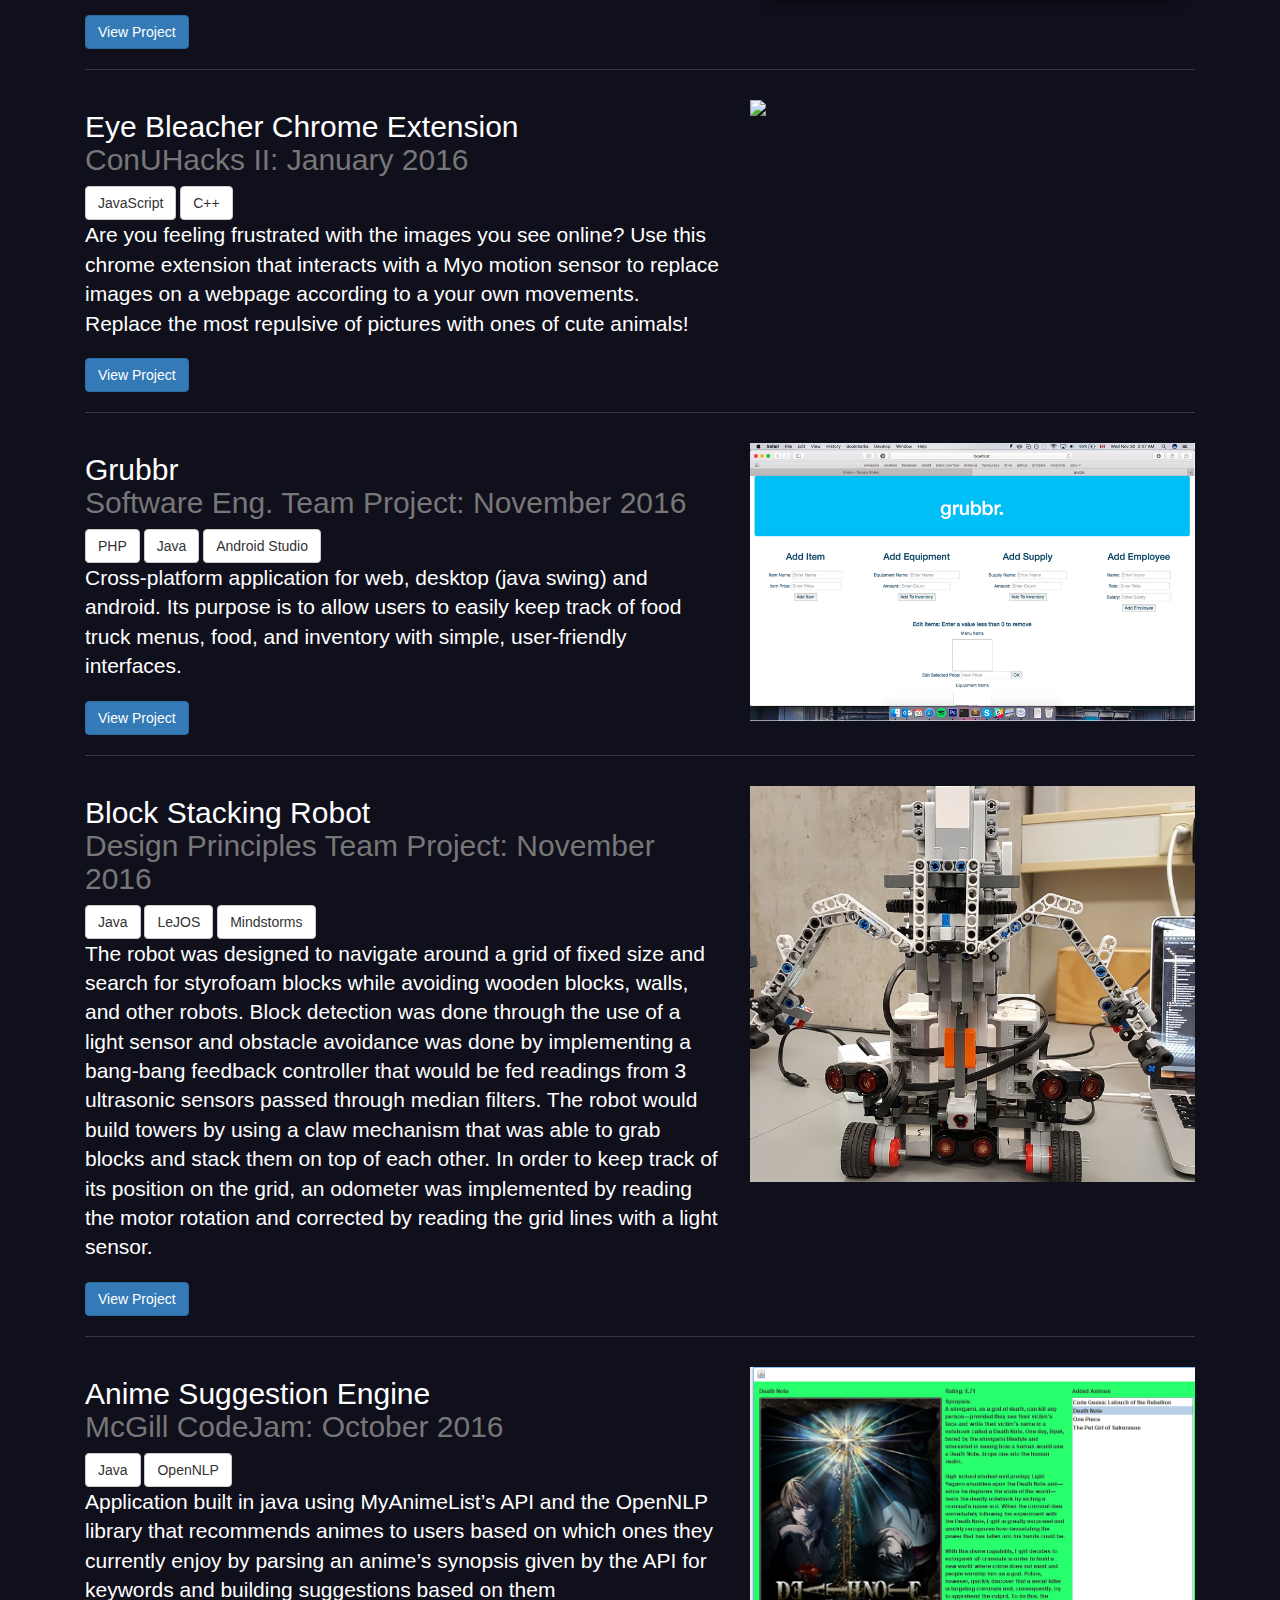
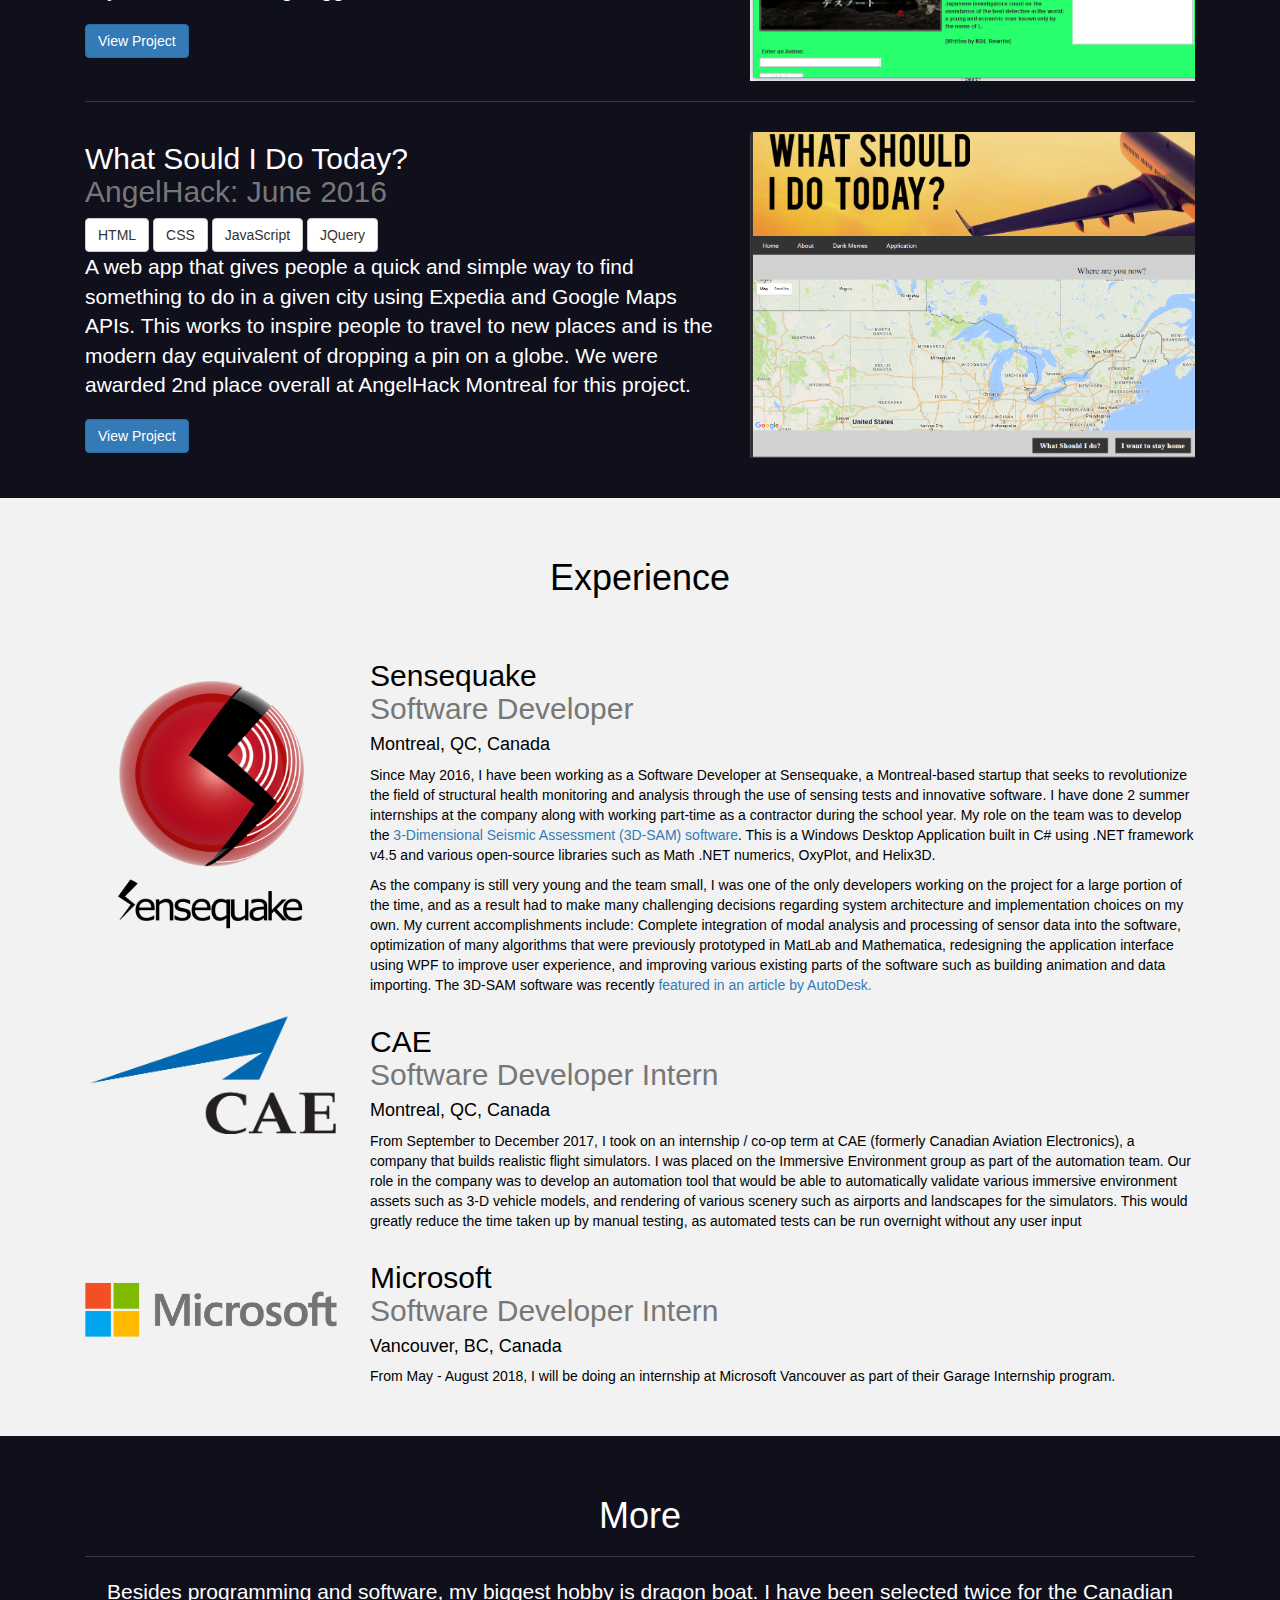
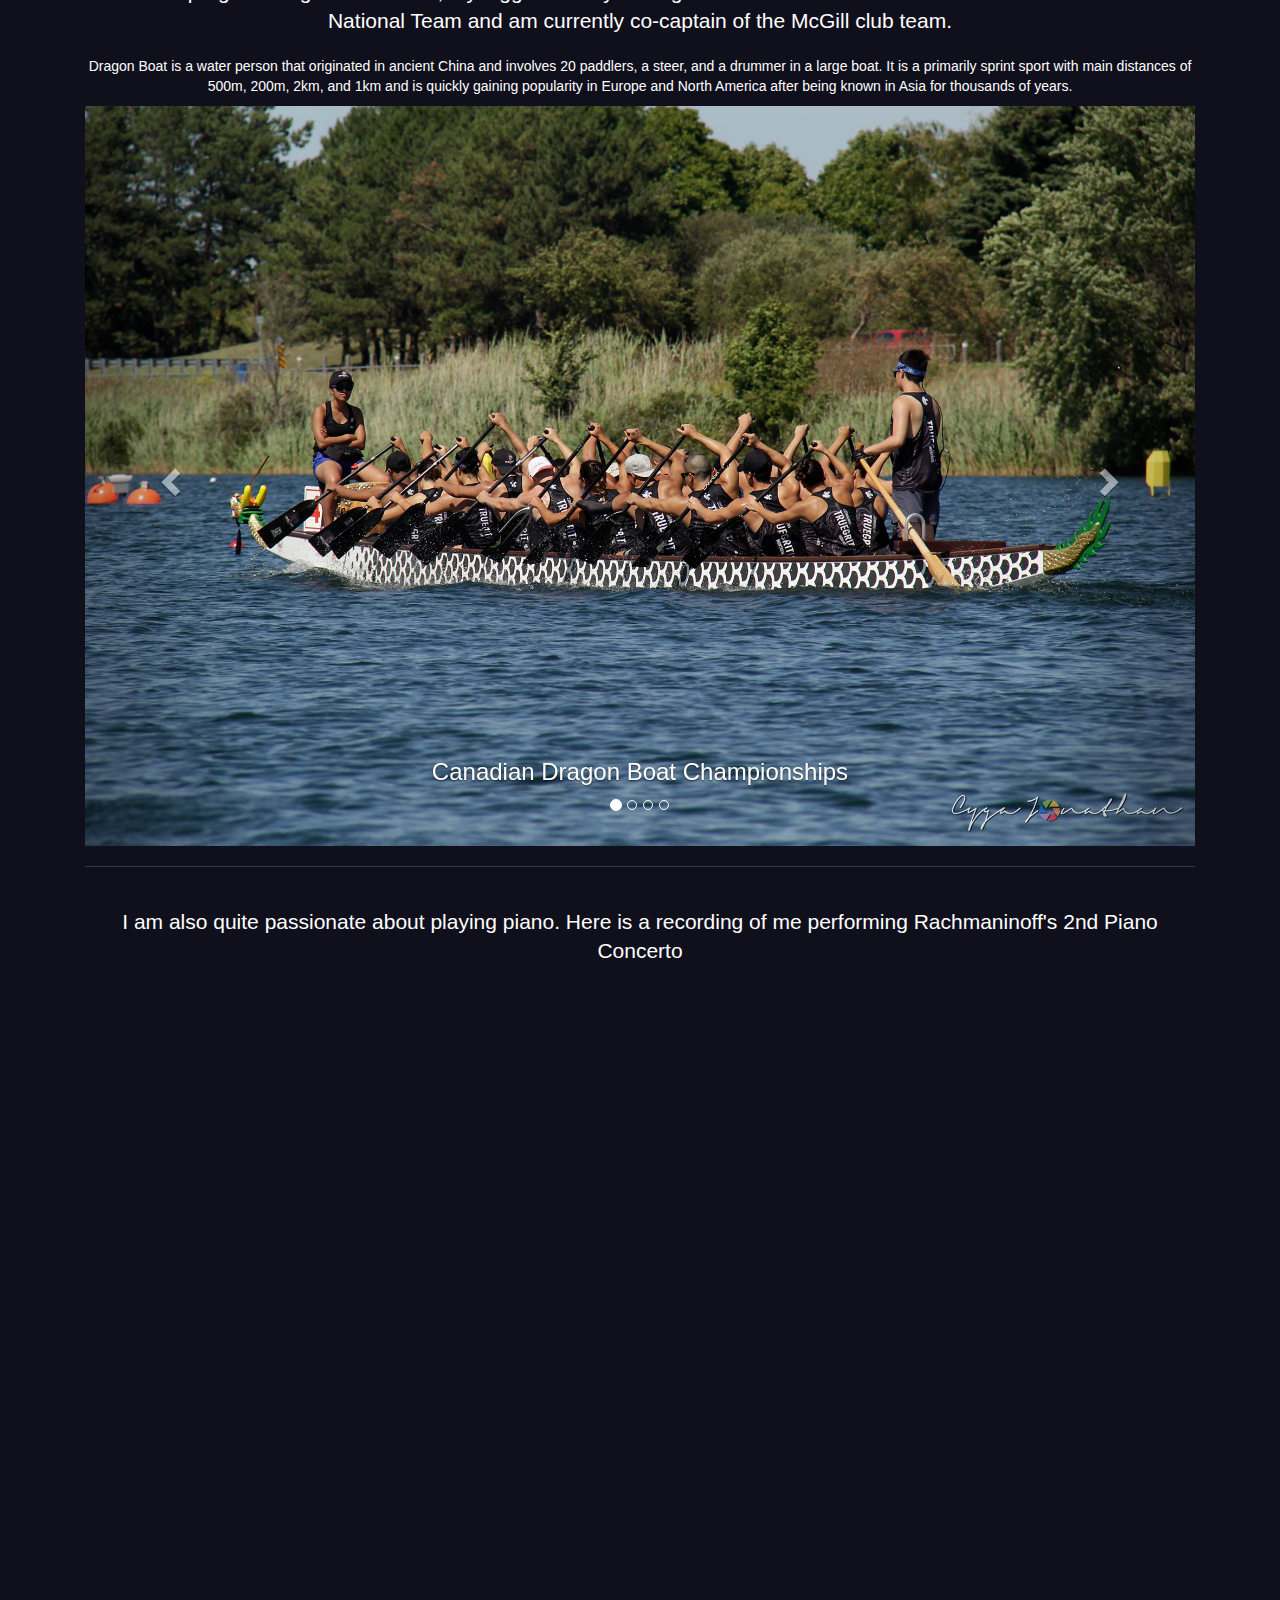
==== commit b89b6d49: "update a lot of things" ====
--- a/index.html
+++ b/index.html
@@ -17,6 +17,9 @@
 
   <!-- Custom styles for this template -->
   <link href="bootstrap/css/starter-template.css" rel="stylesheet">
+
+  <script src="bootstrap/js/bootstrap.js"></script>
+
 
   
 </head>
@@ -76,7 +79,7 @@
       <div class = "caption-big">
         <div class="container">
           <div class="img-circle">
-            <img src = "images/dp2square.png" class = "img-circle" width="20%">
+            <img src = "images/dp3.png" class = "img-circle" width="20%">
           </div>
           <h1>Patrick Lai</h1>
           <p class = "lead">Software Engineering Student <br> Montreal, QC, Canada</p>
@@ -159,7 +162,7 @@
         <div class="col-md-7">
           <h2 class="featurette-heading">Gift Card System <br> <span class="text-muted">DeCode Montreal: March 2017</span></h2>
           <button type="button" class="btn btn-default">React.JS</button>
-          <button type="button" class="btn btn-default">Express.JS</button>
+          <button type="button" class="btn btn-default">Node.JS</button>
           <button type="button" class="btn btn-default">PostGreSQL</button>
           <p class="lead">Collaborated with engineers from LightSpeed Labs and 5 other university students to develop and integrate an open source gift card system with an existing ecommerce platform. 
             <br>
@@ -296,22 +299,60 @@
 
       <hr class="header-divider">
 
-      <p class = "lead">Since May 2016, I have been working as a Software Developer at Sensequake, a Montreal-based startup that seeks to revolutionize the field of structural health monitoring and analysis through the use of sensing tests and innovative software. My role on the team was to develop the <a href = "http://www.sensequake.com/software">3-Dimensional Seismic Assessment (3D-SAM) software</a>. This is a Windows Desktop Application built in C# using .NET framework v4.5 and various open-source libraries such as Math .NET numerics, OxyPlot, and Helix3D.</p>
-      <center>
-        <img class="img-responsive" src="images/3dsam.png" width="70%">
-        <div class = "caption">
-          Implementation of Modal Analysis into the software
-        </div>
-      </center>
-      <p class = "lead">As the company is still very young and the team small, I was one of the only developers working on the project for a large portion of the time, and as a result had to make many challenging decisions regarding system architecture and implementation choices on my own. My current accomplishments include: Complete integration of modal analysis and processing of sensor data into the software, optimization of many algorithms that were previously prototyped in MatLab and Mathematica, redesigning the application interface using WPF to improve user experience, and improving various existing parts of the software such as building animation and data importing. The 3D-SAM software was recently <a href="http://blogs.autodesk.com/bim-and-beam/2017/04/21/sensing-tests-improve-reliability-of-structural-engineering/">featured in an article by AutoDesk.</a></p>
-      <!-- <div class="progress">
-      <div class="progress-bar" role="progressbar" aria-valuenow="60" aria-valuemin="0" aria-valuemax="100" style="width: 50%;">
-          60%
-        </div>
-      </div> -->
-      
-    </div>
+      <div class="row featurette">
+
+       <div class="col-md-3 pull-md-3 col-xs-3">
+        <img class="featurette-image img-fluid mx-auto" src="images/sensequake_logo.png" width="100%">
+      </div>
+
+      <div class="col-md-9 push-md-5 col-xs-9">
+
+        <h2 class="featurette-heading">Sensequake<br><span class="text-muted">Software Developer</span></h2>
+        <h4>Montreal, QC, Canada</h4>
+
+        <p>Since May 2016, I have been working as a Software Developer at Sensequake, a Montreal-based startup that seeks to revolutionize the field of structural health monitoring and analysis through the use of sensing tests and innovative software. I have done 2 summer internships at the company along with working part-time as a contractor during the school year. My role on the team was to develop the <a href = "http://www.sensequake.com/software">3-Dimensional Seismic Assessment (3D-SAM) software</a>. This is a Windows Desktop Application built in C# using .NET framework v4.5 and various open-source libraries such as Math .NET numerics, OxyPlot, and Helix3D.</p>
+
+        <p>As the company is still very young and the team small, I was one of the only developers working on the project for a large portion of the time, and as a result had to make many challenging decisions regarding system architecture and implementation choices on my own. My current accomplishments include: Complete integration of modal analysis and processing of sensor data into the software, optimization of many algorithms that were previously prototyped in MatLab and Mathematica, redesigning the application interface using WPF to improve user experience, and improving various existing parts of the software such as building animation and data importing. The 3D-SAM software was recently <a href="http://blogs.autodesk.com/bim-and-beam/2017/04/21/sensing-tests-improve-reliability-of-structural-engineering/">featured in an article by AutoDesk.</a></p>
+
+      </div>
+    </div>
+
+    <div class="row featurette">
+
+      <div class="col-md-3 pull-md-3 col-xs-3">
+        <img class="featurette-image img-fluid mx-auto" src="images/cae_logo.png" width="100%">
+      </div>
+
+      <div class="col-md-9 push-md-5 col-xs-9">
+
+        <h2 class="featurette-heading">CAE<br><span class="text-muted">Software Developer Intern</span></h2>
+        <h4>Montreal, QC, Canada</h4>
+
+        <p>From September to December 2017, I took on an internship / co-op term at CAE (formerly Canadian Aviation Electronics), a company that builds realistic flight simulators. I was placed on the Immersive Environment group as part of the automation team. Our role in the company was to develop an automation tool that would be able to automatically validate various immersive environment assets such as 3-D vehicle models, and rendering of various scenery such as airports and landscapes for the simulators. This would greatly reduce the time taken up by manual testing, as automated tests can be run overnight without any user input</p>
+      </div>
+    </div>
+
+    <div class="row featurette">
+      <div class="col-md-3 pull-md-3 col-xs-3">
+        <img class="featurette-image img-fluid mx-auto" src="images/microsoft_logo.png" width="100%">
+      </div>
+      <div class="col-md-9 push-md-5 col-xs-9">
+        <h2 class="featurette-heading">Microsoft<br><span class="text-muted">Software Developer Intern</span></h2>
+        <h4>Vancouver, BC, Canada</h4>
+        <p>From May - August 2018, I will be doing an internship at Microsoft Vancouver as part of their Garage Internship program.</p>
+
+      </div>
+
+    </div>
+
   </div>
+
+</div>
+
+
+
+</div>
+</div>
 </div>
 
 <div style = "background: #100f1c" class = "row">
@@ -392,11 +433,11 @@
 
 
     <!-- Bootstrap core JavaScript
-    ================================================== -->
-    <!-- Placed at the end of the document so the pages load faster -->
-    <script src="https://ajax.googleapis.com/ajax/libs/jquery/1.12.4/jquery.min.js"></script>
-    <script>window.jQuery || document.write('<script src="../../assets/js/vendor/jquery.min.js"><\/script>')</script>
-    <script src="bootstrap/js/bootstrap.min.js"></script>
-
-  </body>
-  </html>
+      ================================================== -->
+      <!-- Placed at the end of the document so the pages load faster -->
+      <script src="https://ajax.googleapis.com/ajax/libs/jquery/1.12.4/jquery.min.js"></script>
+      <script>window.jQuery || document.write('<script src="../../assets/js/vendor/jquery.min.js"><\/script>')</script>
+      <script src="bootstrap/js/bootstrap.min.js"></script>
+
+    </body>
+    </html>
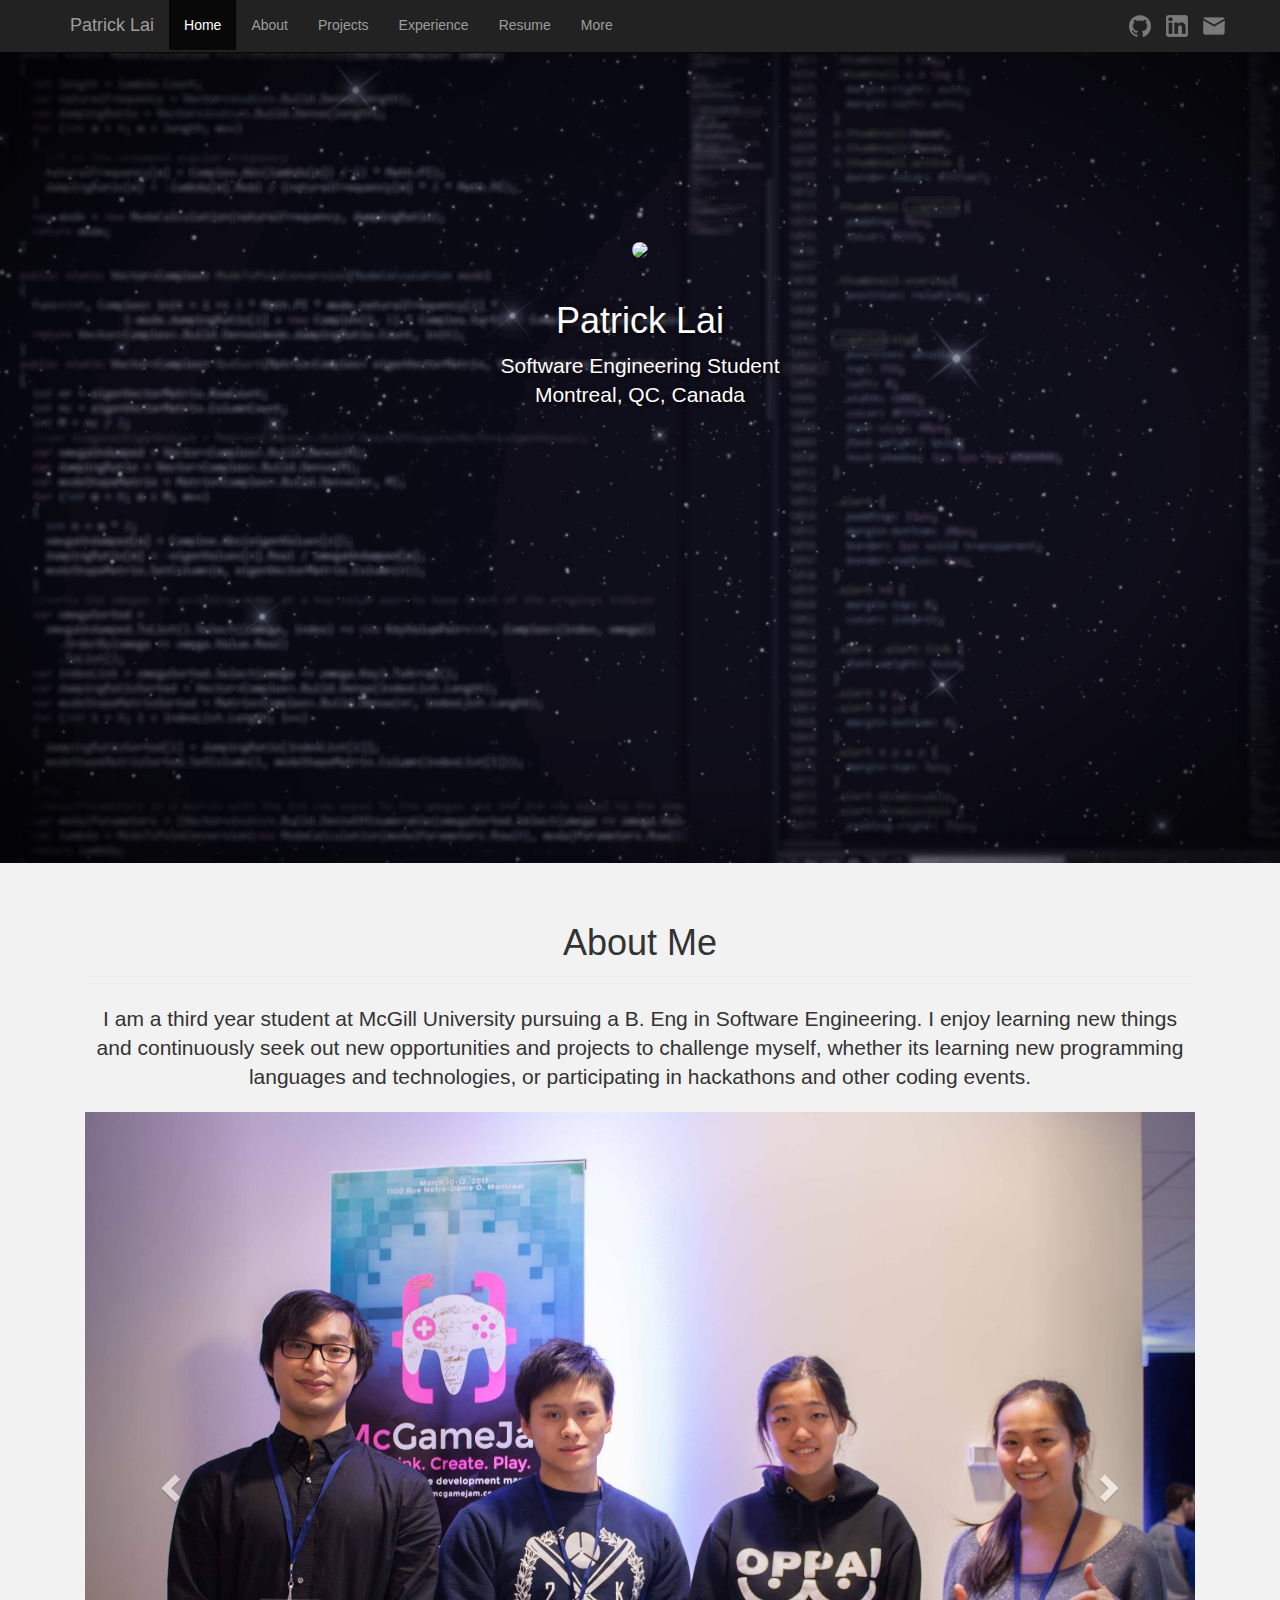
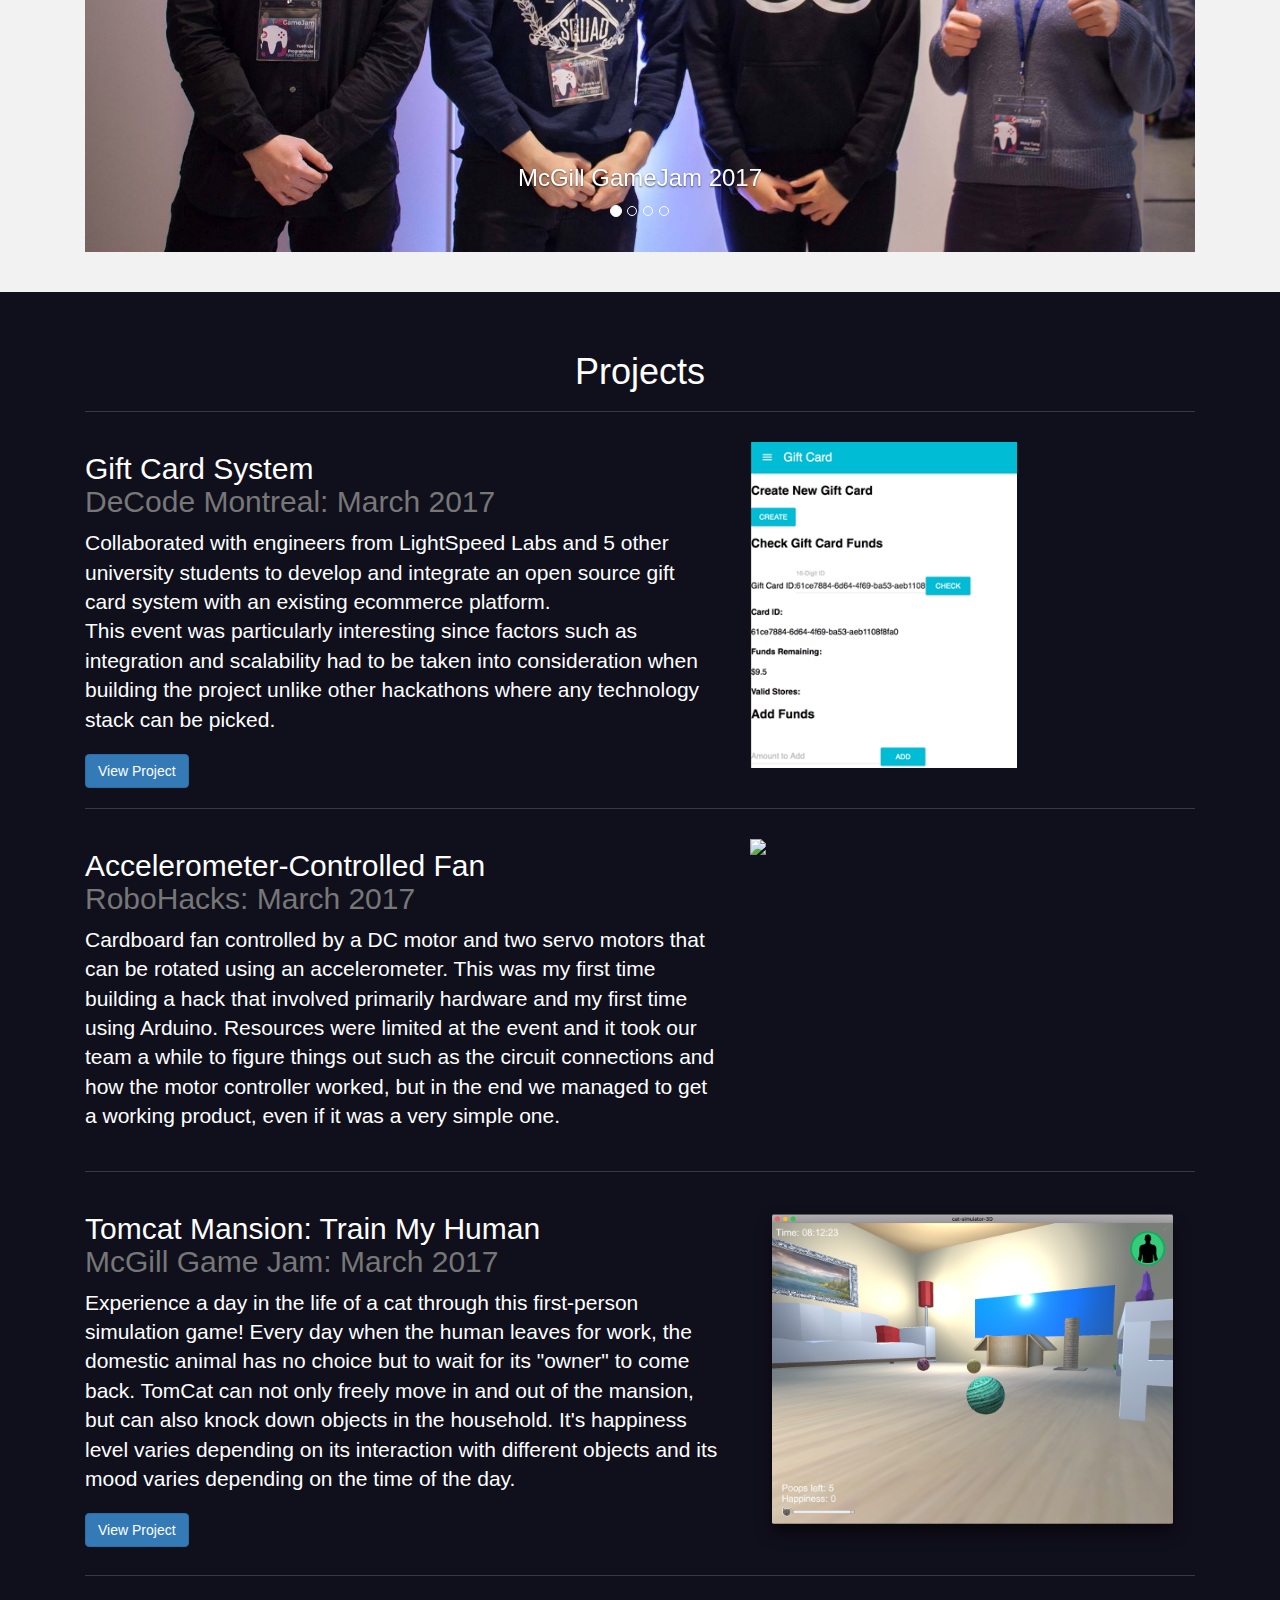
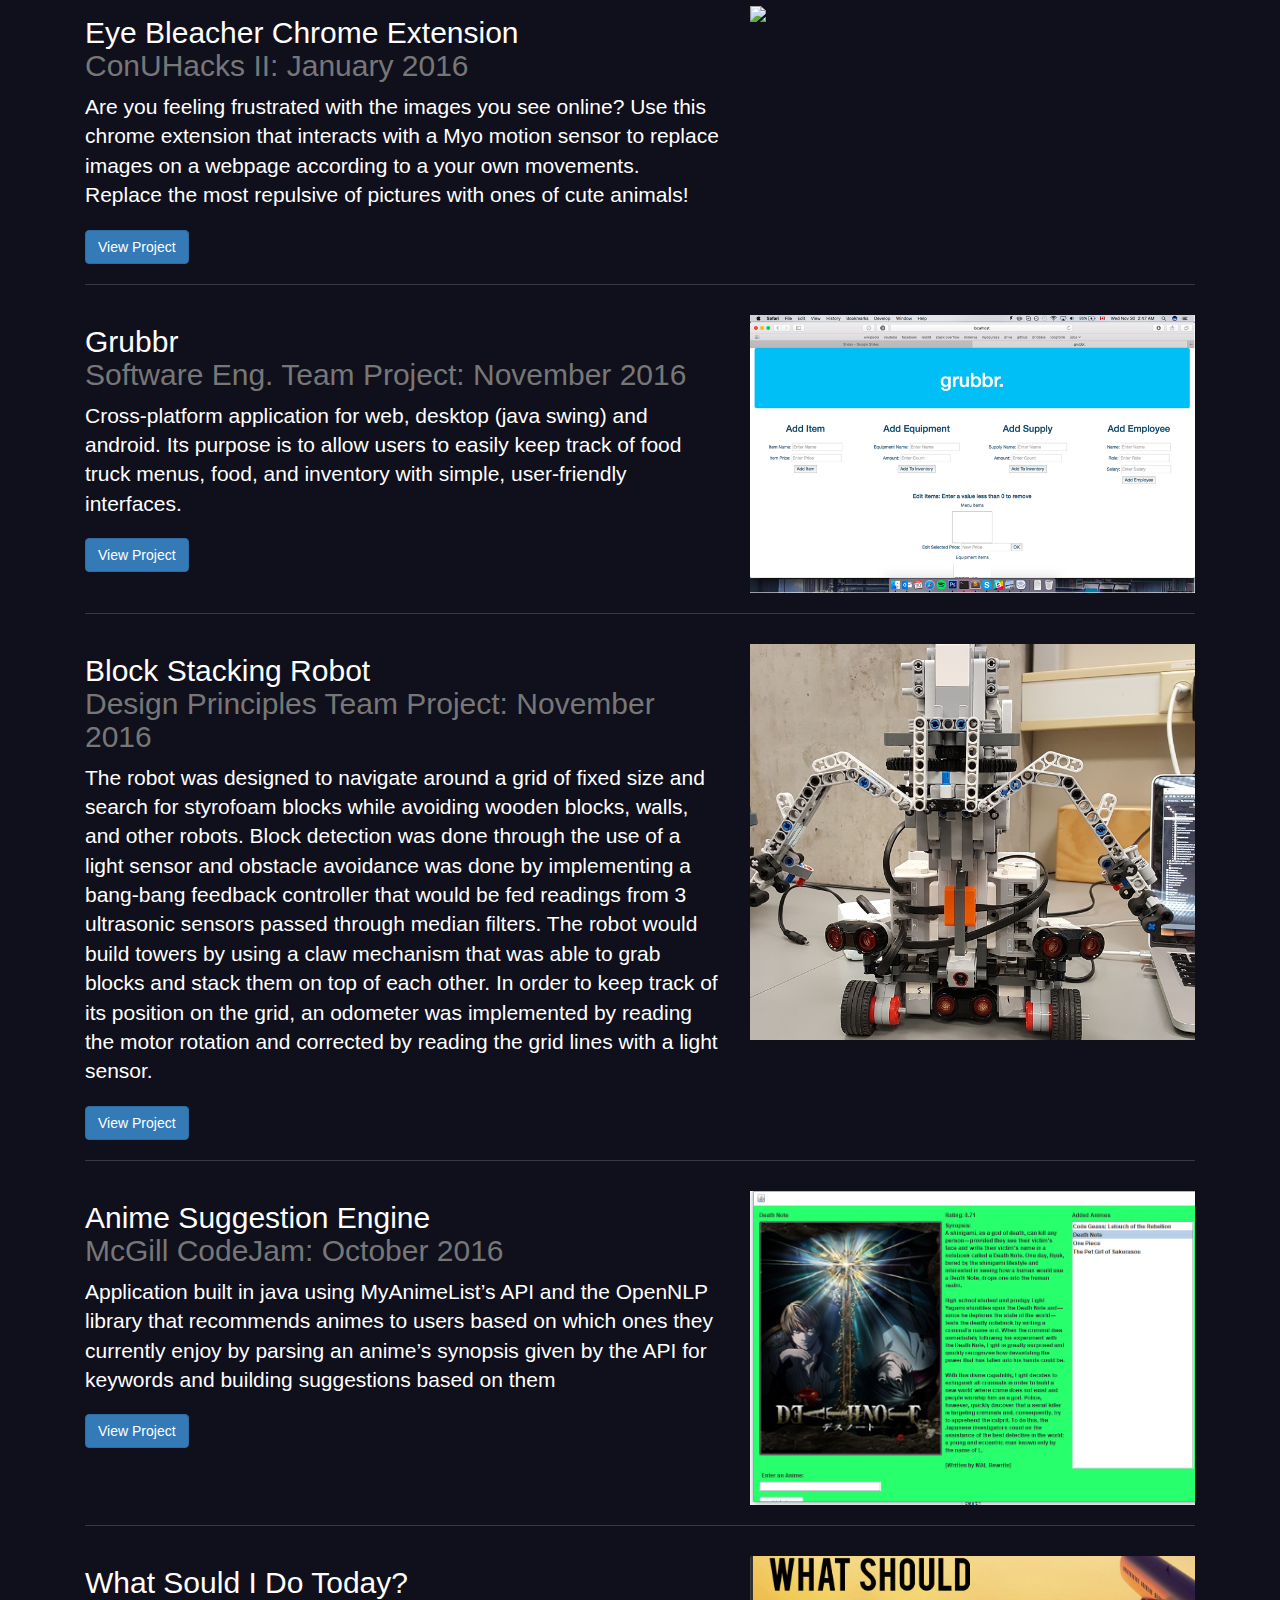
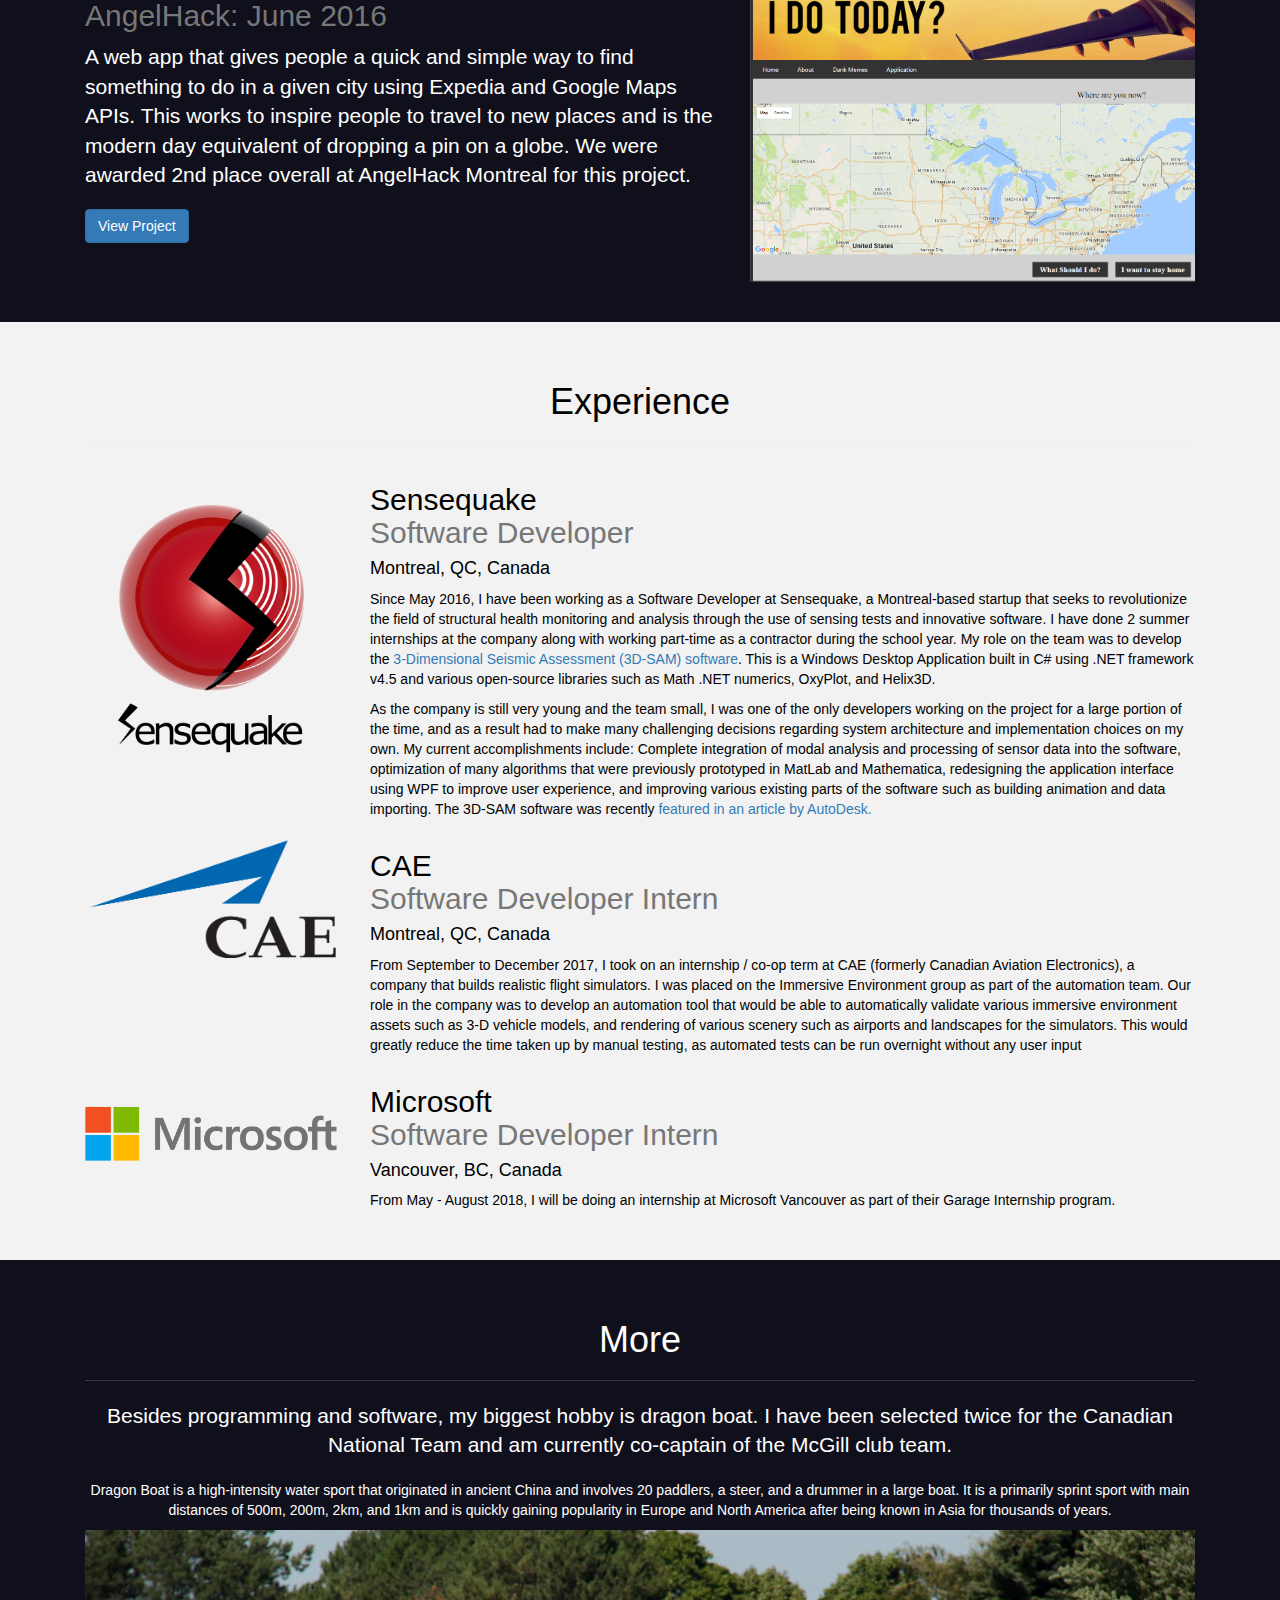
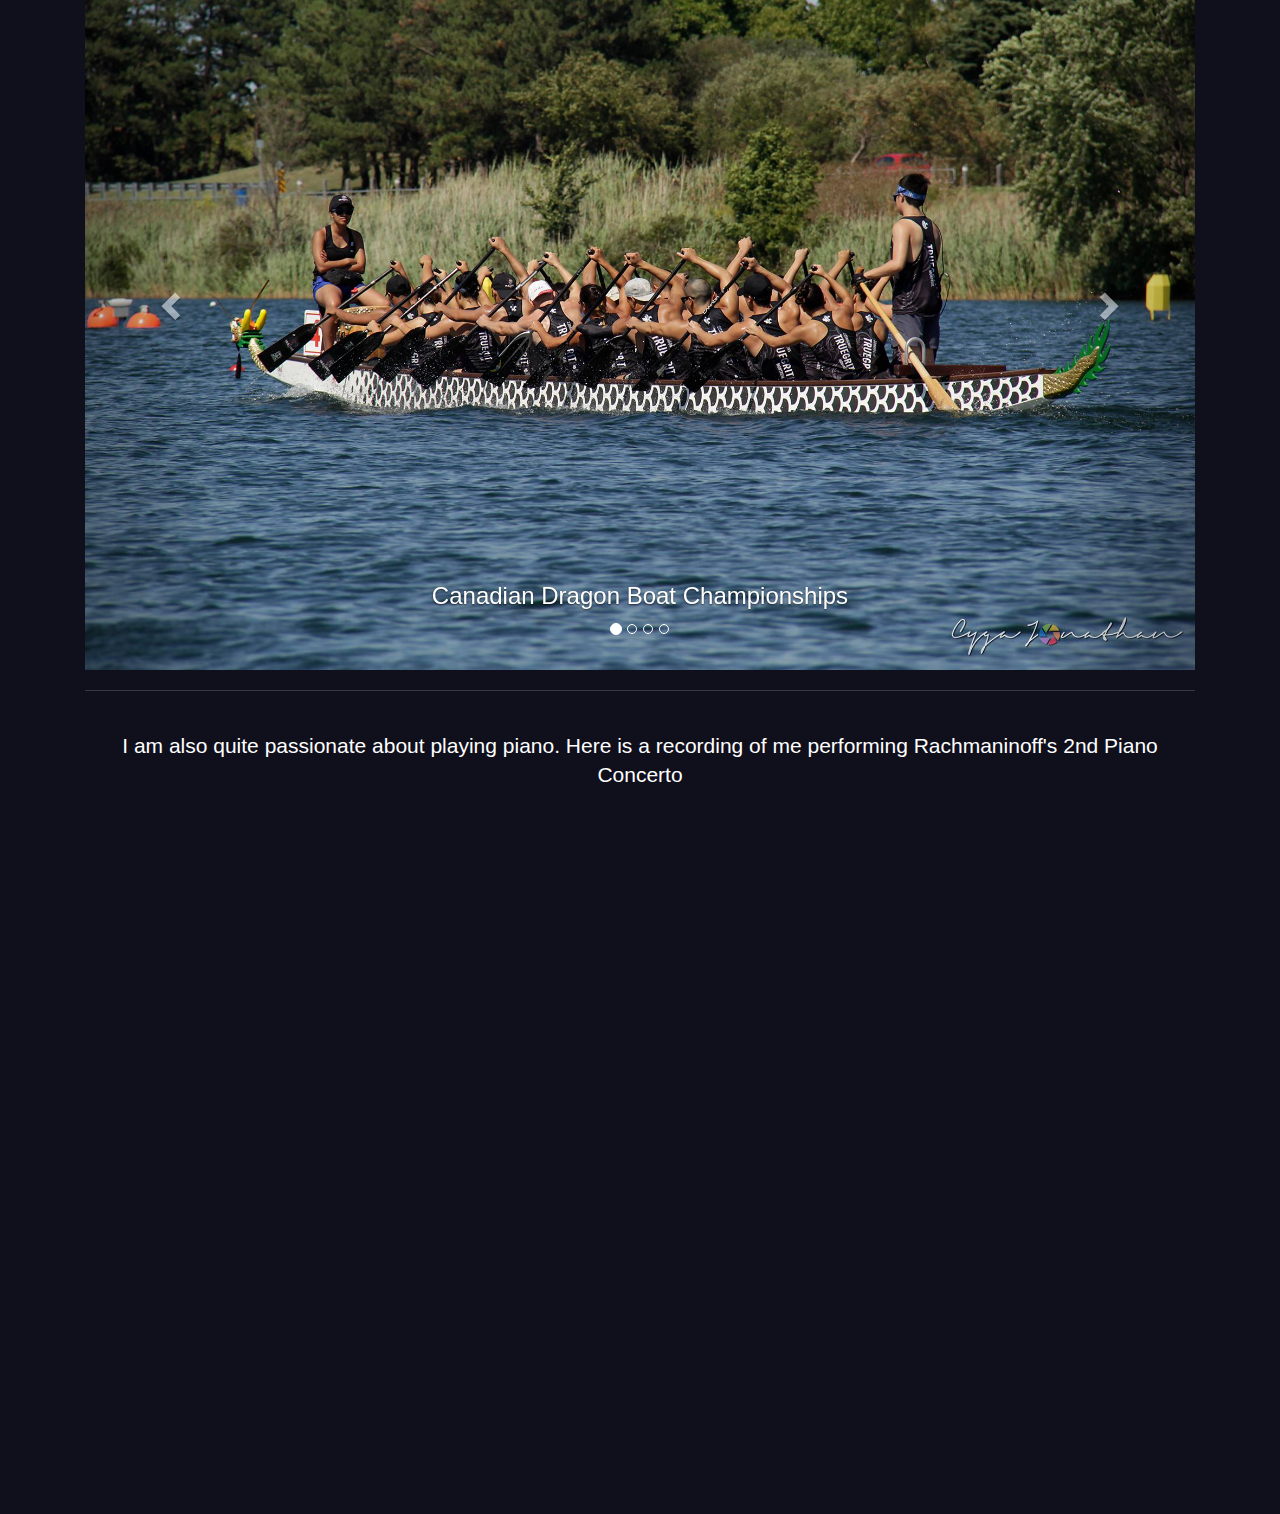
==== commit 37355de8: "remove project language tags" ====
--- a/index.html
+++ b/index.html
@@ -161,10 +161,7 @@
       <div class="row featurette">
         <div class="col-md-7">
           <h2 class="featurette-heading">Gift Card System <br> <span class="text-muted">DeCode Montreal: March 2017</span></h2>
-          <button type="button" class="btn btn-default">React.JS</button>
-          <button type="button" class="btn btn-default">Node.JS</button>
-          <button type="button" class="btn btn-default">PostGreSQL</button>
-          <p class="lead">Collaborated with engineers from LightSpeed Labs and 5 other university students to develop and integrate an open source gift card system with an existing ecommerce platform. 
+          <p class="lead">Collaborated with engineers from LightSpeed Labs and 5 other university students to develop and integrate an open source gift card system with an existing ecommerce platform.
             <br>
             This event was particularly interesting since factors such as integration and scalability had to be taken into consideration when building the project unlike other hackathons where any technology stack can be picked. 
           </p>
@@ -180,8 +177,6 @@
       <div class="row featurette">
         <div class="col-md-7">
           <h2 class="featurette-heading">Accelerometer-Controlled Fan<br> <span class="text-muted">RoboHacks: March 2017</span></h2>
-          <button type="button" class="btn btn-default">Arduino</button>
-          <button type="button" class="btn btn-default">C++</button>
           <p class="lead">Cardboard fan controlled by a DC motor and two servo motors that can be rotated using an accelerometer. This was my first time building a hack that involved primarily hardware and my first time using Arduino. Resources were limited at the event and it took our team a while to figure things out such as the circuit connections and how the motor controller worked, but in the end we managed to get a working product, even if it was a very simple one.</p>
 
         </div>
@@ -196,9 +191,6 @@
       <div class="row featurette">
         <div class="col-md-7">
           <h2 class="featurette-heading">Tomcat Mansion: Train My Human <br> <span class="text-muted">McGill Game Jam: March 2017</span></h2>
-          <button type="button" class="btn btn-default">C#</button>
-          <button type="button" class="btn btn-default">Unity Engine</button>
-          <button type="button" class="btn btn-default">Blender</button>
           <p class="lead">Experience a day in the life of a cat through this first-person simulation game! Every day when the human leaves for work, the domestic animal has no choice but to wait for its "owner" to come back. TomCat can not only freely move in and out of the mansion, but can also knock down objects in the household. It's happiness level varies depending on its interaction with different objects and its mood varies depending on the time of the day. </p>
           <a href = "https://meii.itch.io/cat-simulator"><button type="button" class="btn btn-primary">View Project</button></a>
         </div>
@@ -212,8 +204,6 @@
       <div class="row featurette">
         <div class="col-md-7">
           <h2 class="featurette-heading">Eye Bleacher Chrome Extension<br> <span class="text-muted">ConUHacks II: January 2016</span></h2>
-          <button type="button" class="btn btn-default">JavaScript</button>
-          <button type="button" class="btn btn-default">C++</button>
           <p class="lead">Are you feeling frustrated with the images you see online? Use this chrome extension that interacts with a Myo motion sensor to replace images on a webpage according to a your own movements. Replace the most repulsive of pictures with ones of cute animals! </p>
           <a href = "https://github.com/patlai/eye-bleacher-chrome"><button type="button" class="btn btn-primary">View Project</button></a>
         </div>
@@ -227,9 +217,6 @@
       <div class="row featurette">
         <div class="col-md-7 push-md-5">
           <h2 class="featurette-heading">Grubbr<br> <span class="text-muted">Software Eng. Team Project: November 2016</span></h2>
-          <button type="button" class="btn btn-default">PHP</button>
-          <button type="button" class="btn btn-default">Java</button>
-          <button type="button" class="btn btn-default">Android Studio</button>
           <p class="lead">Cross-platform application for web, desktop (java swing) and android. Its purpose is to allow users to easily keep track of food truck menus, food, and inventory with simple, user-friendly interfaces.</p>
           <a href = "https://github.com/Fall2016-ECSE321/grubbr"><button type="button" class="btn btn-primary">View Project</button></a>
         </div>
@@ -243,9 +230,6 @@
       <div class="row featurette">
         <div class="col-md-7 push-md-5">
           <h2 class="featurette-heading">Block Stacking Robot<br> <span class="text-muted">Design Principles Team Project: November 2016</span></h2>
-          <button type="button" class="btn btn-default">Java</button>
-          <button type="button" class="btn btn-default">LeJOS</button>
-          <button type="button" class="btn btn-default">Mindstorms</button>
           <p class="lead">The robot was designed to navigate around a grid of fixed size and search for styrofoam blocks while avoiding wooden blocks, walls, and other robots. Block detection was done through the use of a light sensor and obstacle avoidance was done by implementing a bang-bang feedback controller that would be fed readings from 3 ultrasonic sensors passed through median filters. The robot would build towers by using a claw mechanism that was able to grab blocks and stack them on top of each other. In order to keep track of its position on the grid, an odometer was implemented by reading the motor rotation and corrected by reading the grid lines with a light sensor.</p>
           <a href = "https://github.com/patlai/dpmfall2016-team13"><button type="button" class="btn btn-primary">View Project</button></a>
         </div>
@@ -259,8 +243,6 @@
       <div class="row featurette">
         <div class="col-md-7 push-md-5">
           <h2 class="featurette-heading">Anime Suggestion Engine<br> <span class="text-muted">McGill CodeJam: October 2016</span></h2>
-          <button type="button" class="btn btn-default">Java</button>
-          <button type="button" class="btn btn-default">OpenNLP</button>
           <p class="lead">Application built in java using MyAnimeList’s API and the OpenNLP library that recommends animes to users based on which ones they currently enjoy by parsing an anime’s synopsis given by the API for keywords and building suggestions based on them</p>
           <a href = "https://github.com/patlai/anime-suggest-java"><button type="button" class="btn btn-primary">View Project</button></a>
         </div>
@@ -274,10 +256,6 @@
       <div class="row featurette">
         <div class="col-md-7 push-md-5">
           <h2 class="featurette-heading">What Sould I Do Today? <br> <span class="text-muted">AngelHack: June 2016</span></h2>
-          <button type="button" class="btn btn-default">HTML</button>
-          <button type="button" class="btn btn-default">CSS</button>
-          <button type="button" class="btn btn-default">JavaScript</button>
-          <button type="button" class="btn btn-default">JQuery</button>
           <p class="lead">A web app that gives people a quick and simple way to find something to do in a given city using Expedia and Google Maps APIs. This works to inspire people to travel to new places and is the modern day equivalent of dropping a pin on a globe. We were awarded 2nd place overall at AngelHack Montreal for this project.</p>
           <a href = "https://github.com/patlai/what-should-i-do"><button type="button" class="btn btn-primary">View Project</button></a>
         </div>
@@ -364,7 +342,7 @@
       <hr class="featurette-divider">
 
       <p class = "lead">Besides programming and software, my biggest hobby is dragon boat. I have been selected twice for the Canadian National Team and am currently co-captain of the McGill club team.</p>
-      <p>Dragon Boat is a water person that originated in ancient China and involves 20 paddlers, a steer, and a drummer in a large boat. It is a primarily sprint sport with main distances of 500m, 200m, 2km, and 1km and is quickly gaining popularity in Europe and North America after being known in Asia for thousands of years.</p>
+      <p>Dragon Boat is a high-intensity water sport that originated in ancient China and involves 20 paddlers, a steer, and a drummer in a large boat. It is a primarily sprint sport with main distances of 500m, 200m, 2km, and 1km and is quickly gaining popularity in Europe and North America after being known in Asia for thousands of years.</p>
       <div id="moreCarousel" class="carousel slide" data-ride="carousel">
 
         <!-- Indicators -->
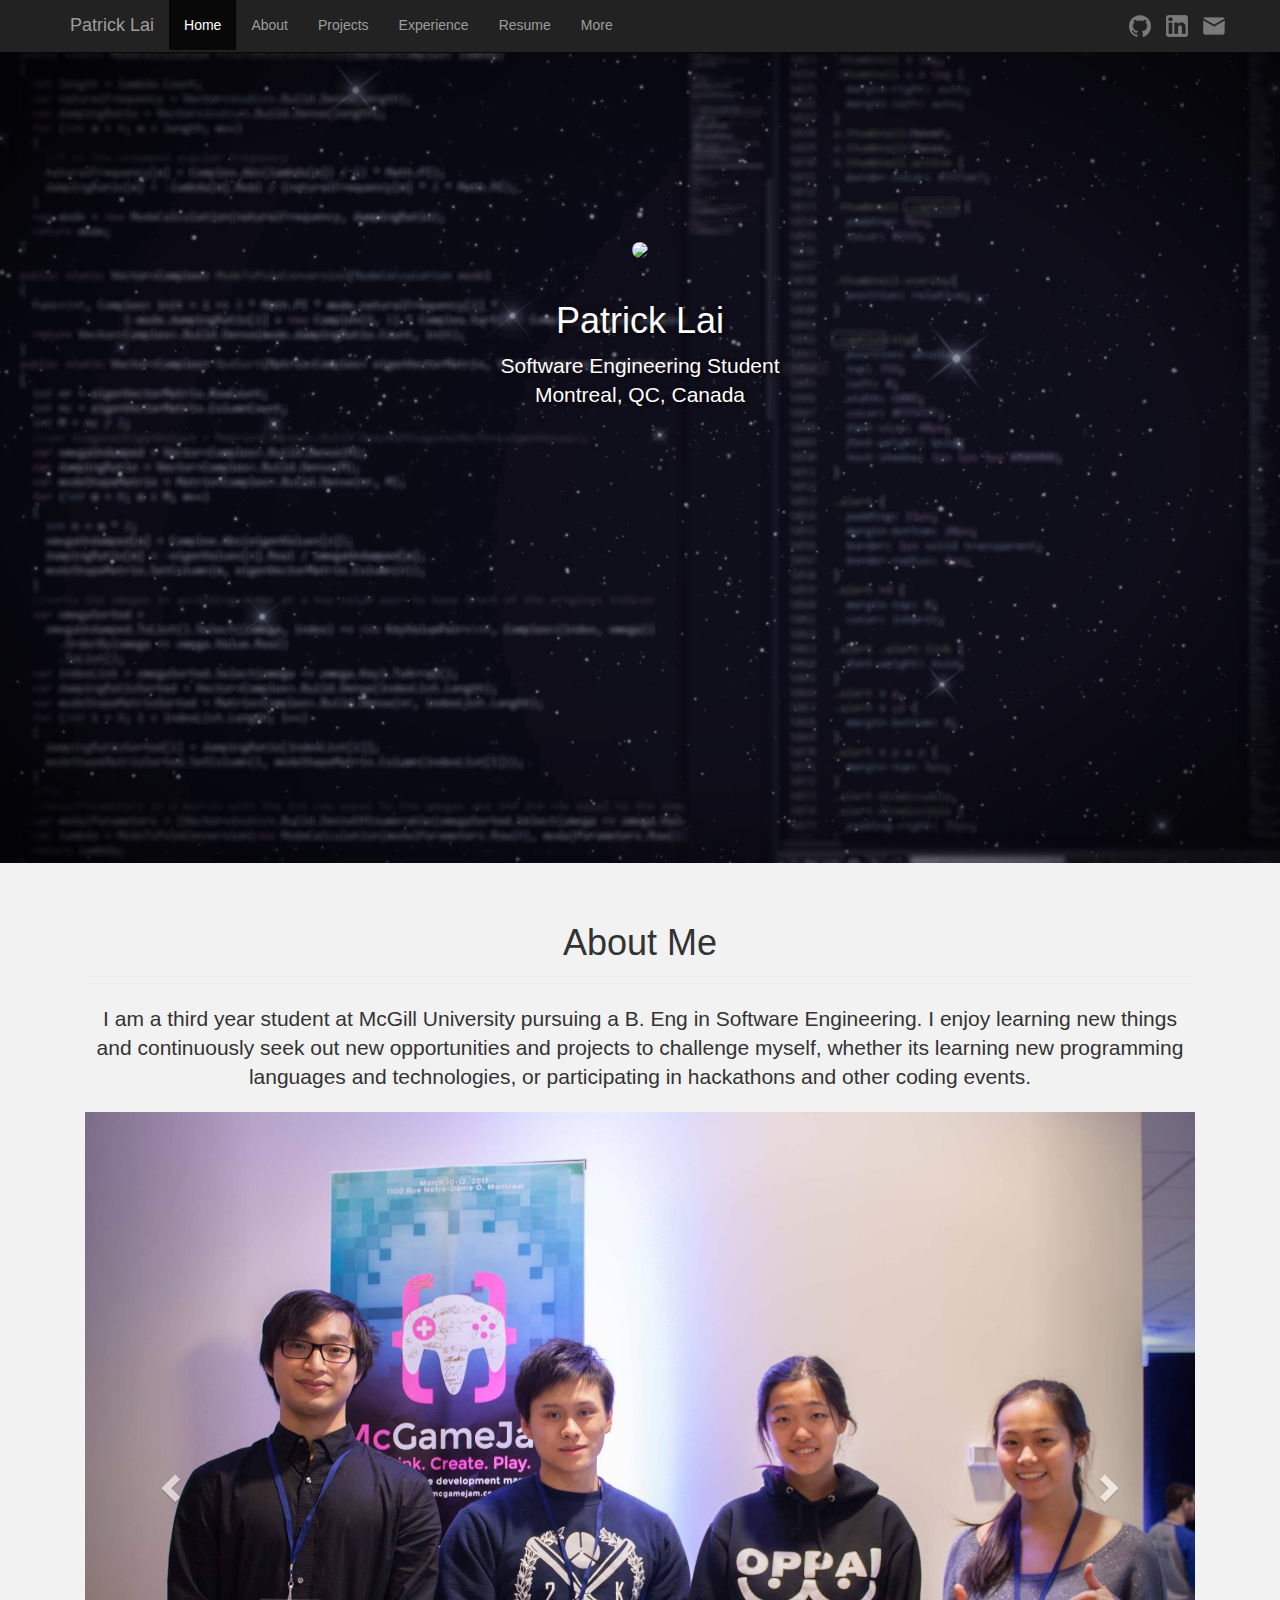
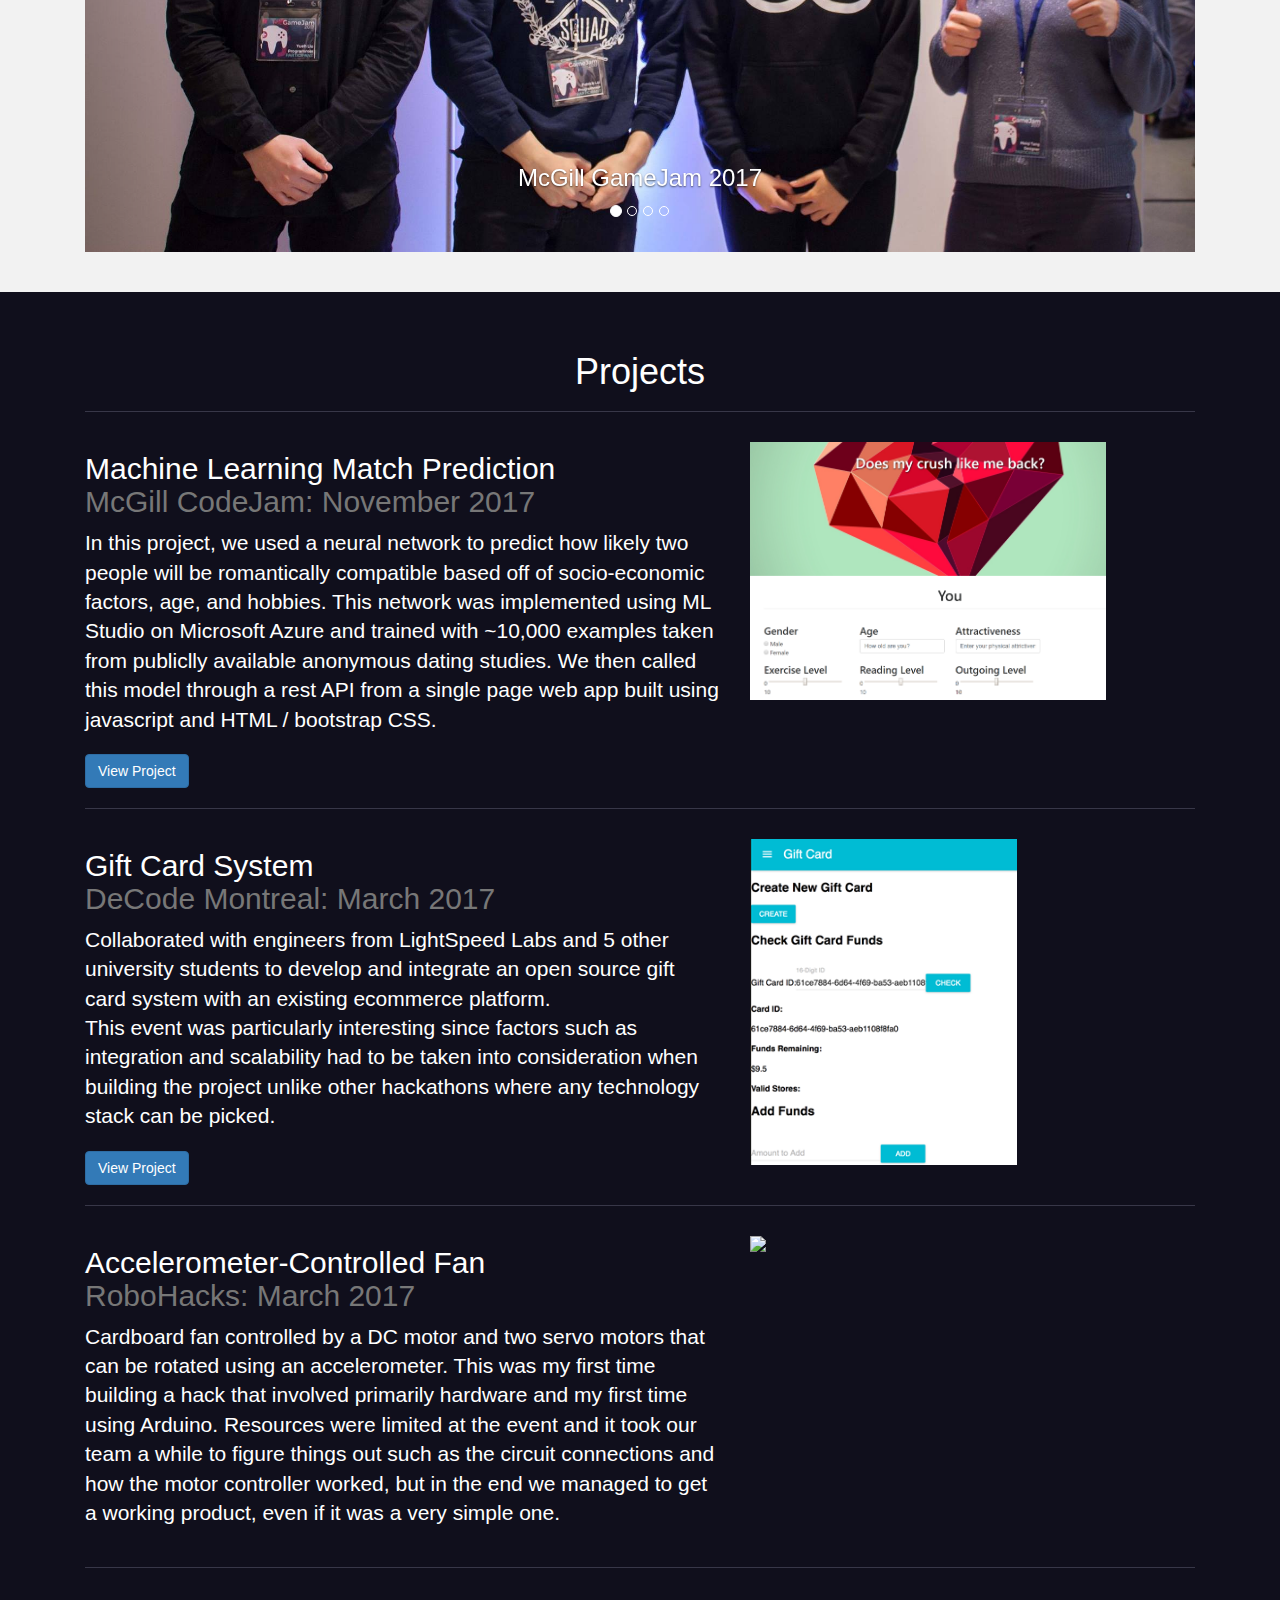
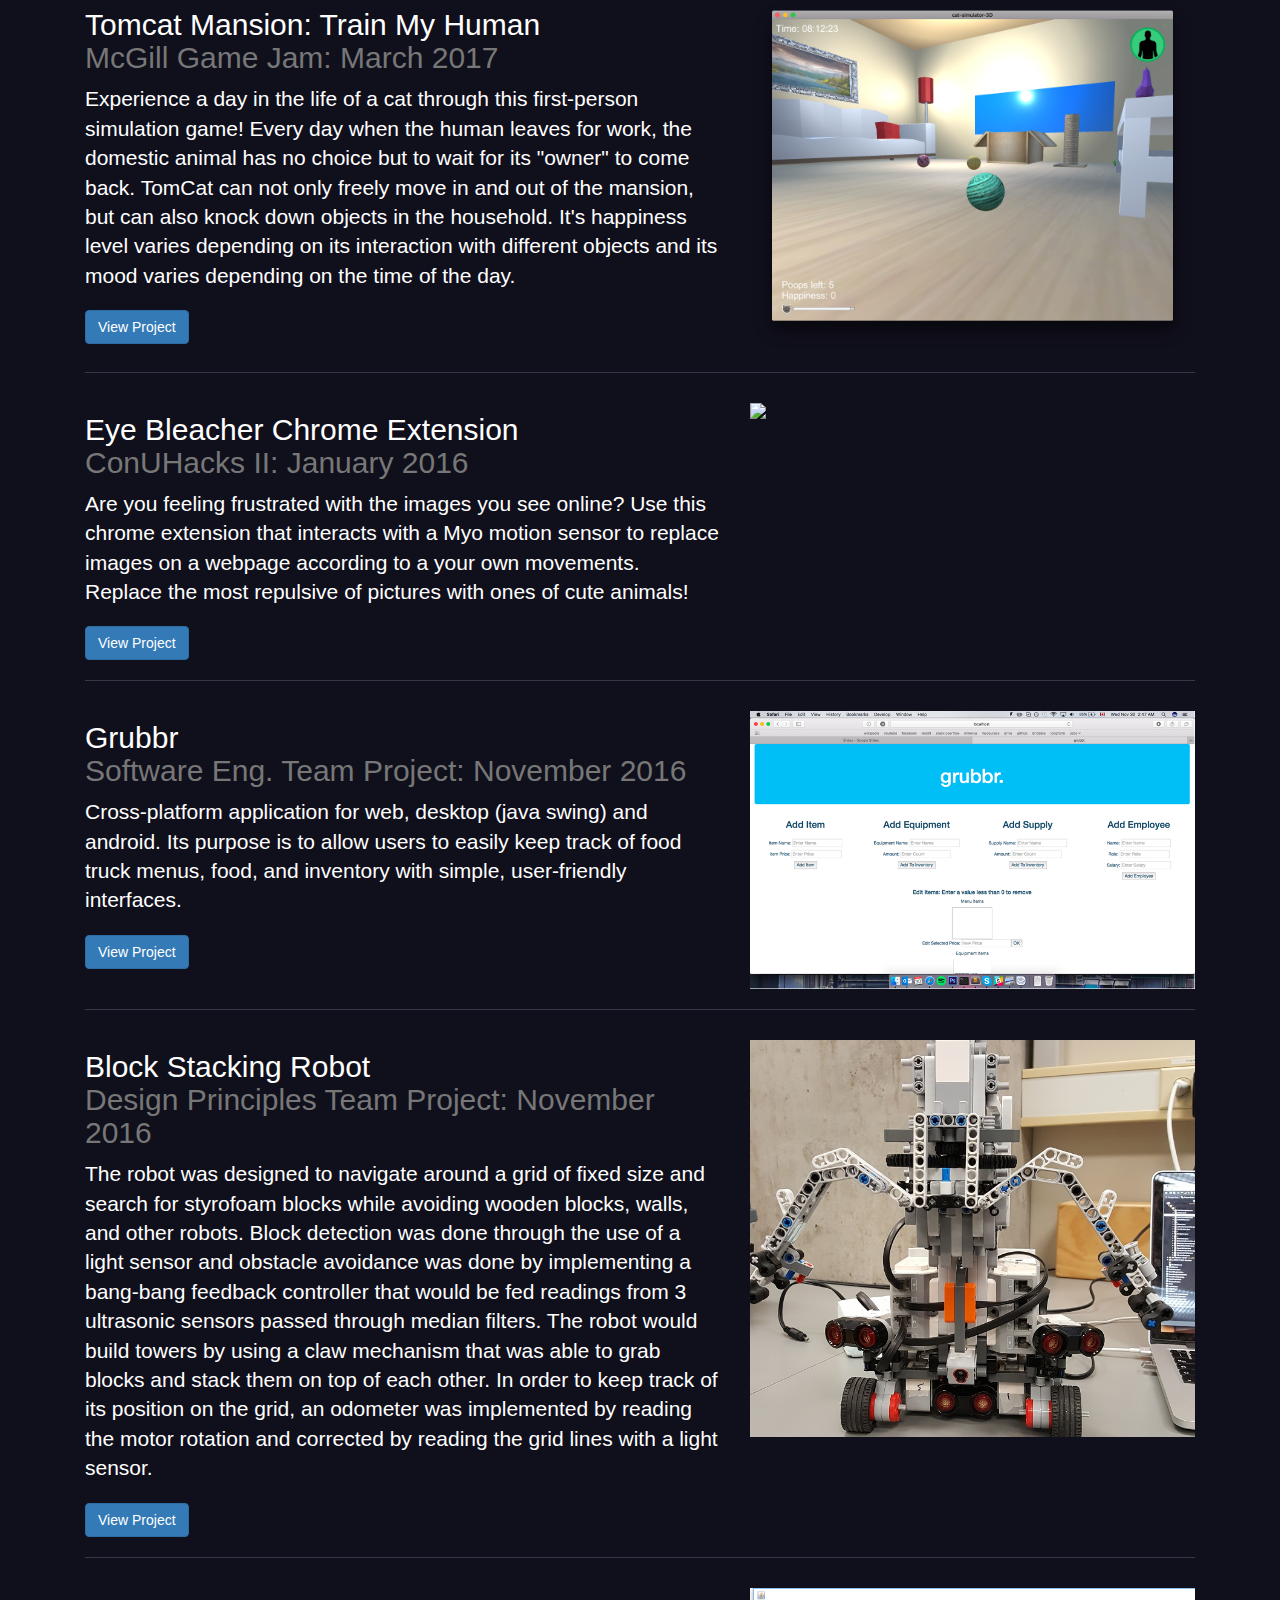
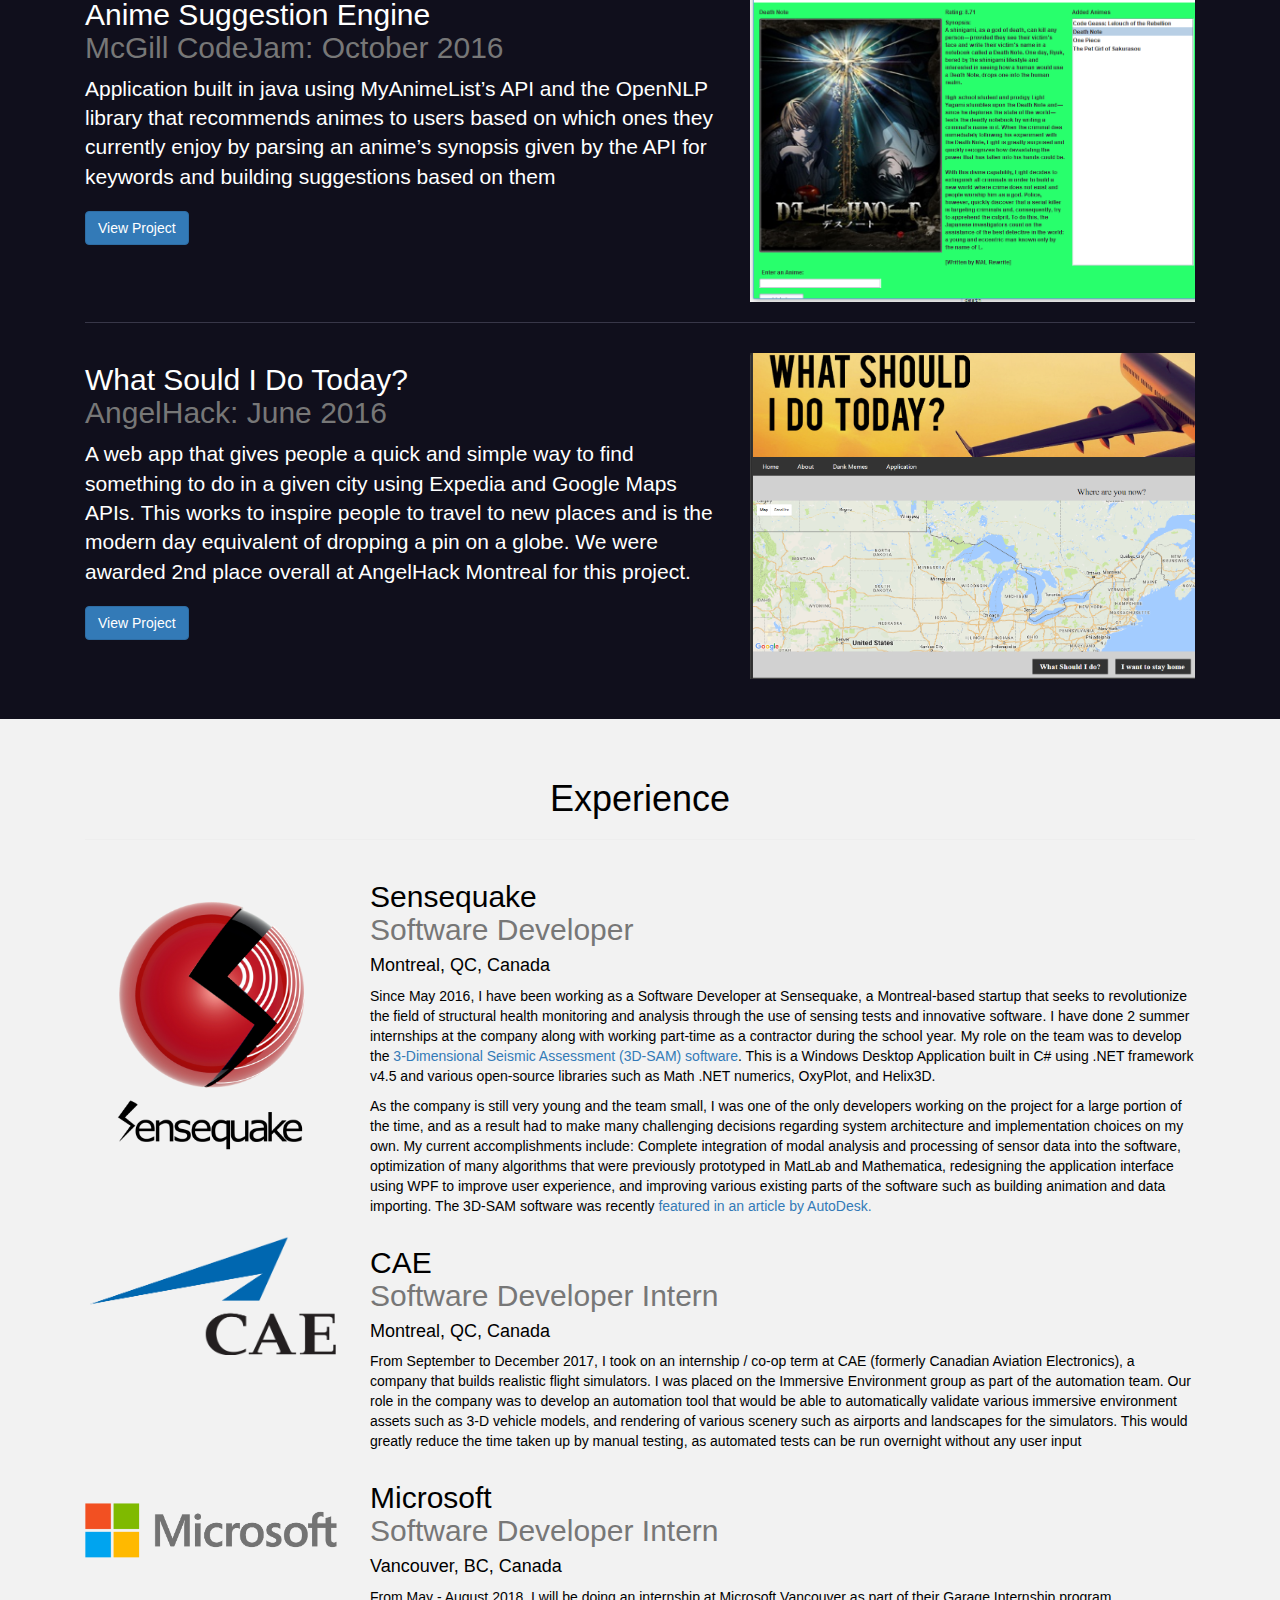
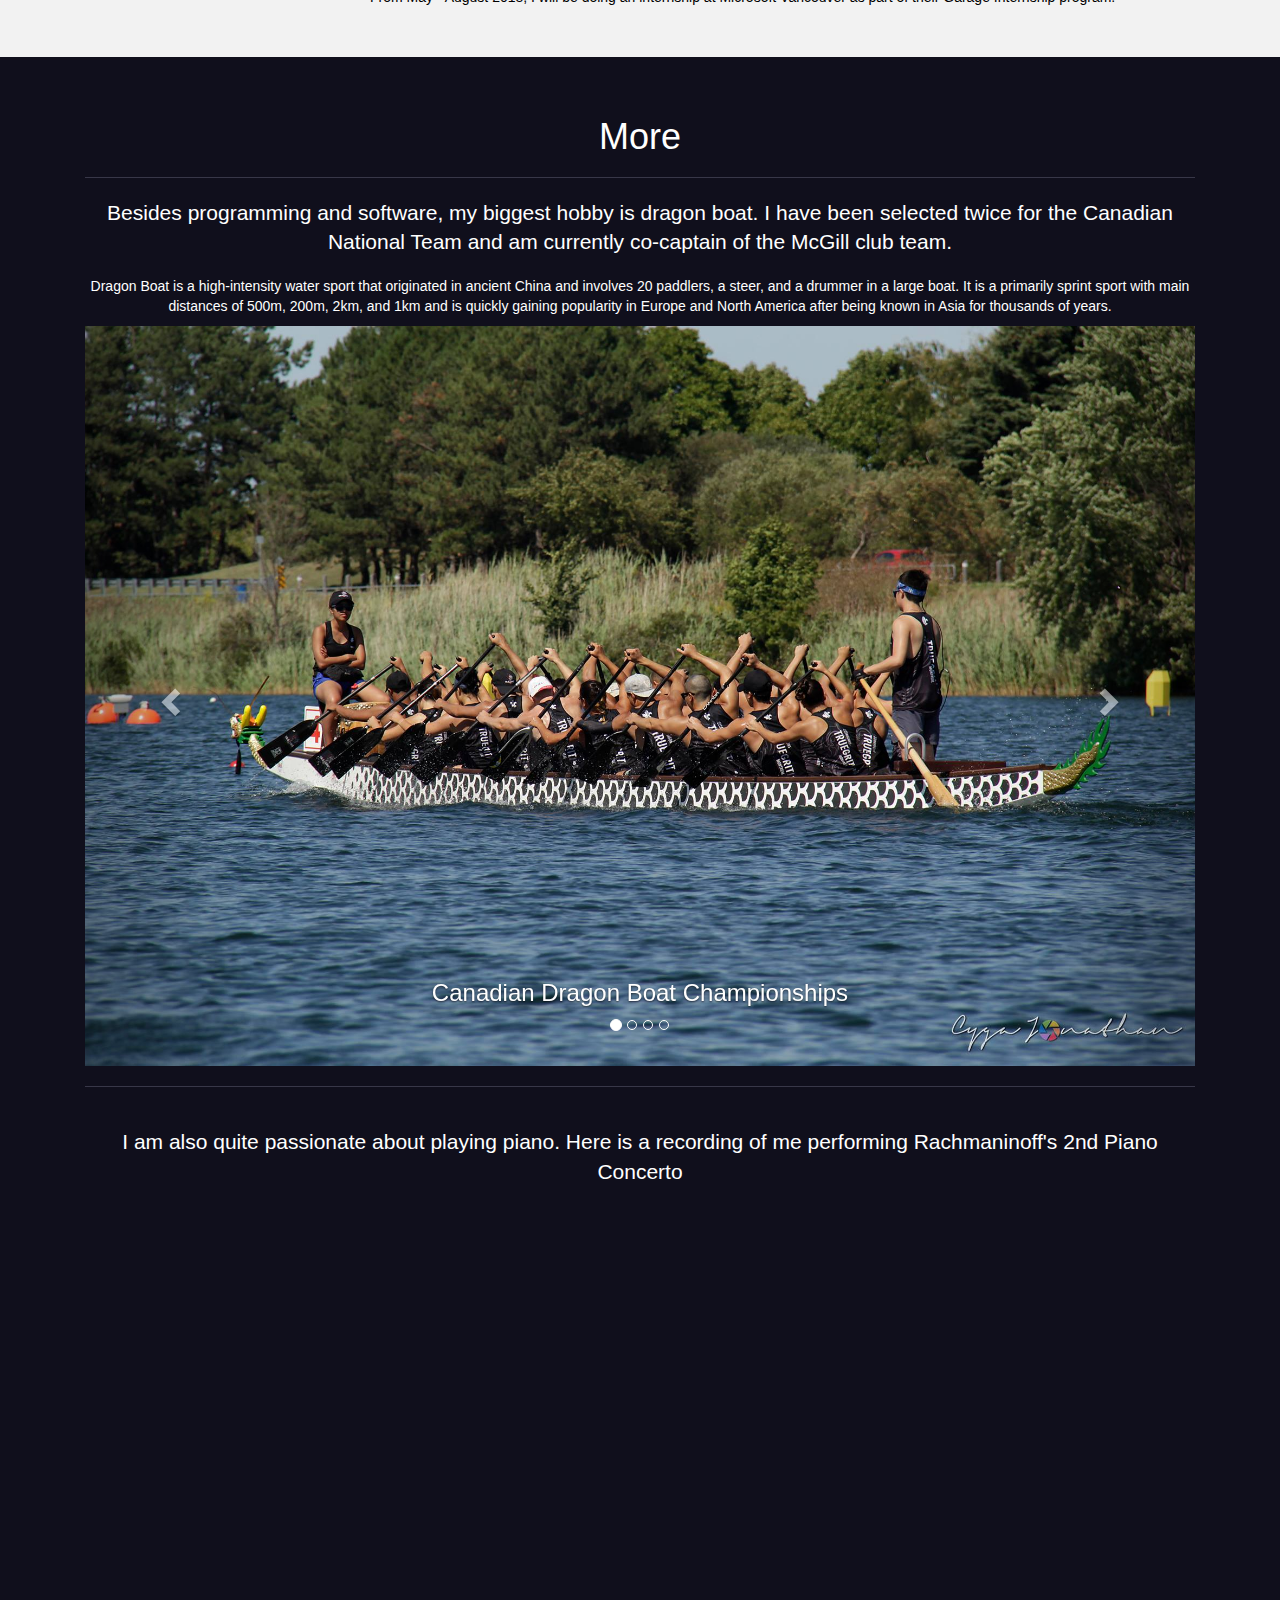
==== commit e63de13f: "add new project" ====
--- a/index.html
+++ b/index.html
@@ -160,6 +160,20 @@
 
       <div class="row featurette">
         <div class="col-md-7">
+          <h2 class="featurette-heading">Machine Learning Match Prediction<br> <span class="text-muted">McGill CodeJam: November 2017</span></h2>
+          <p class="lead">In this project, we used a neural network to predict how likely two people will be romantically compatible based off of socio-economic factors, age, and hobbies. This network was implemented using ML Studio on Microsoft Azure and trained with ~10,000 examples taken from publiclly available anonymous dating studies. We then called this model through a rest API from a single page web app built using javascript and HTML / bootstrap CSS.
+          </p>
+          <a href = "https://github.com/patlai/CrushPredict"><button type="button" class="btn btn-primary">View Project</button></a>
+        </div>
+        <div class="col-md-5">
+          <img class="featurette-image img-fluid mx-auto" src="images/crushpredict.png" width="80%">
+        </div>
+      </div>
+
+      <hr class="featurette-divider">
+
+      <div class="row featurette">
+        <div class="col-md-7">
           <h2 class="featurette-heading">Gift Card System <br> <span class="text-muted">DeCode Montreal: March 2017</span></h2>
           <p class="lead">Collaborated with engineers from LightSpeed Labs and 5 other university students to develop and integrate an open source gift card system with an existing ecommerce platform.
             <br>
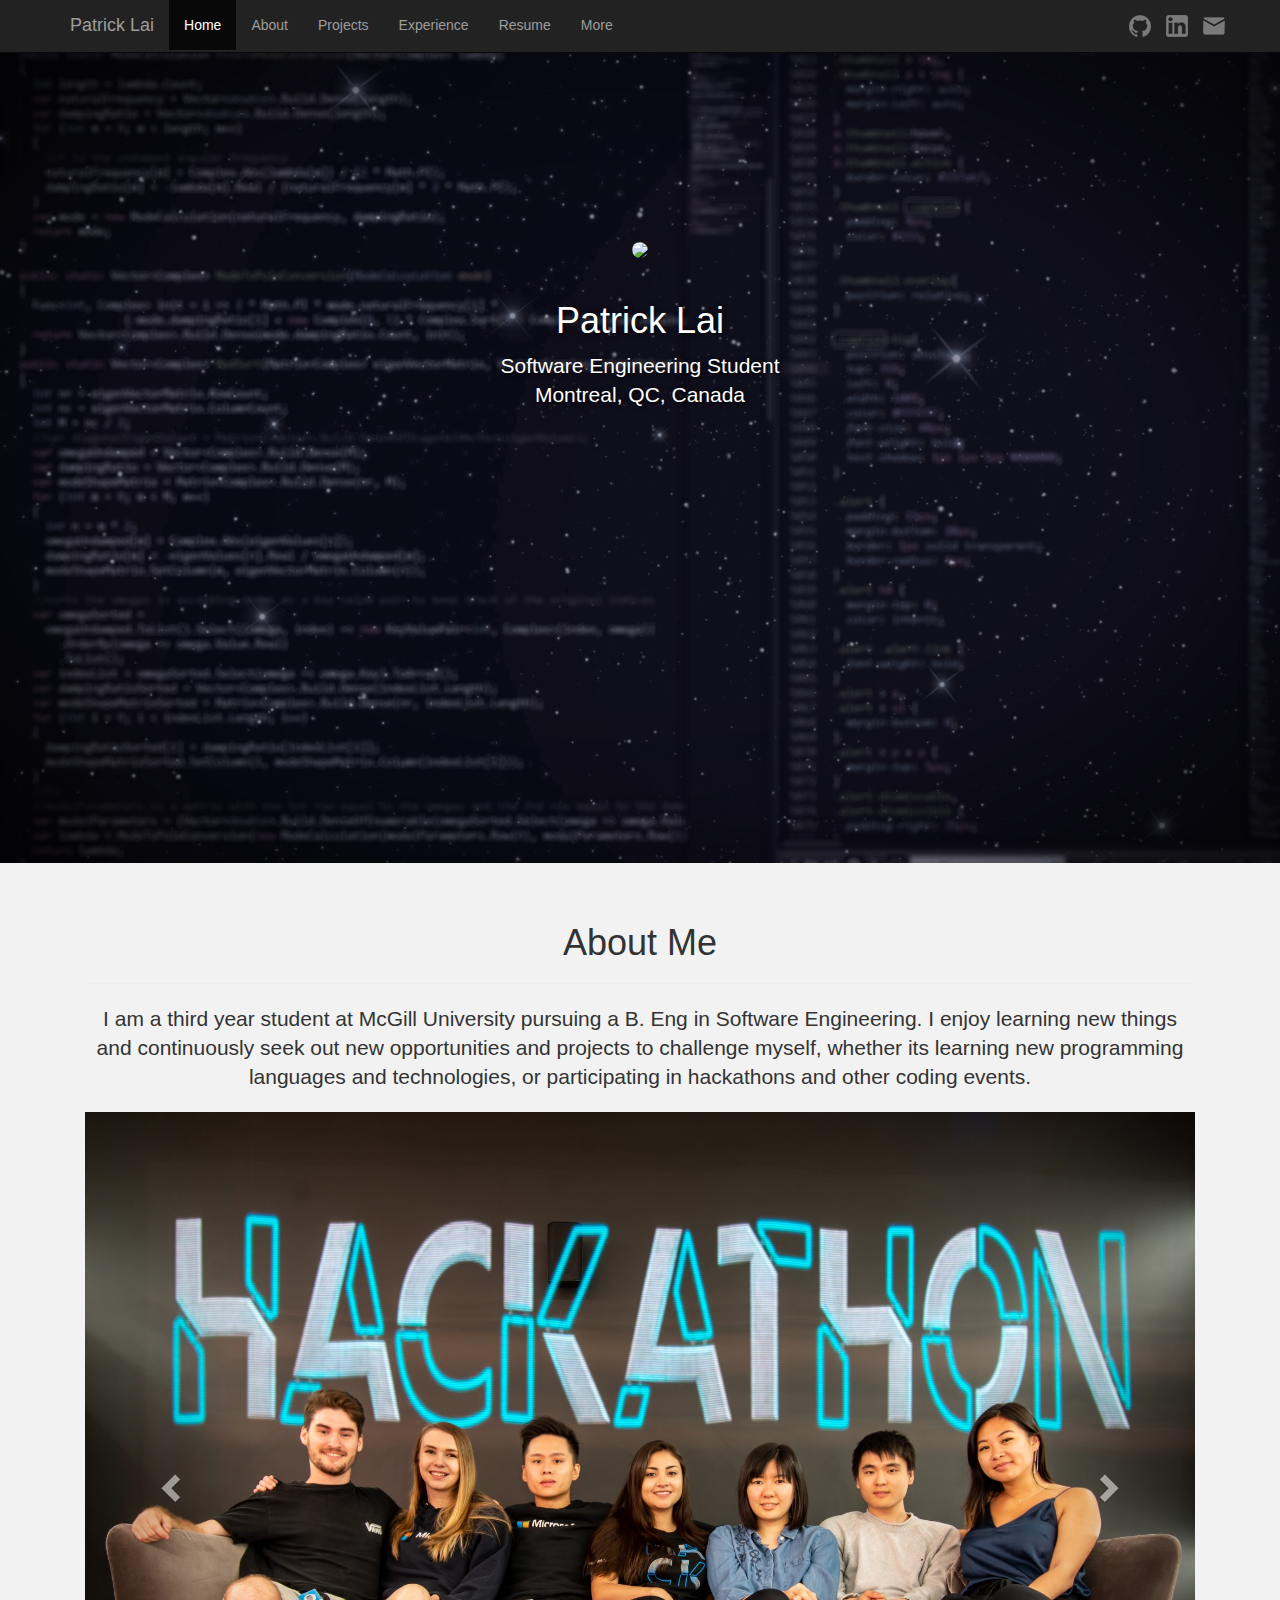
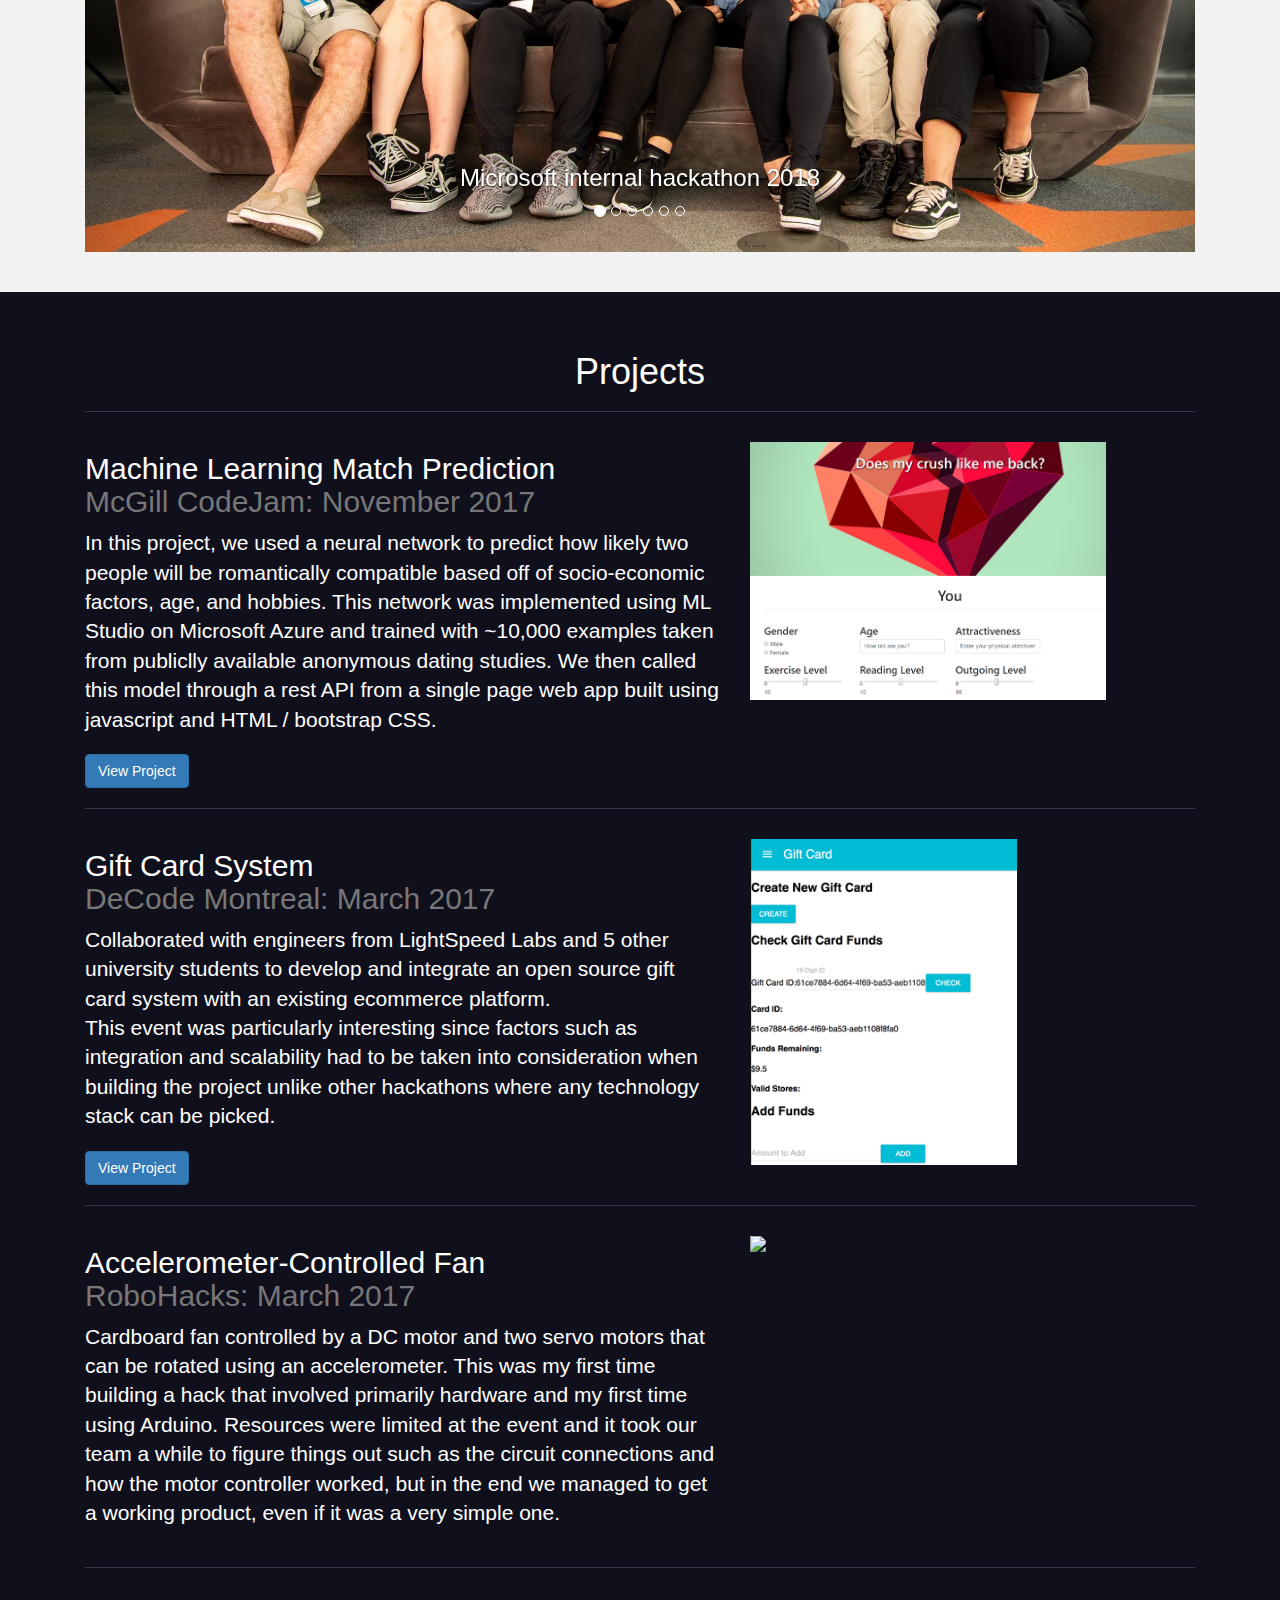
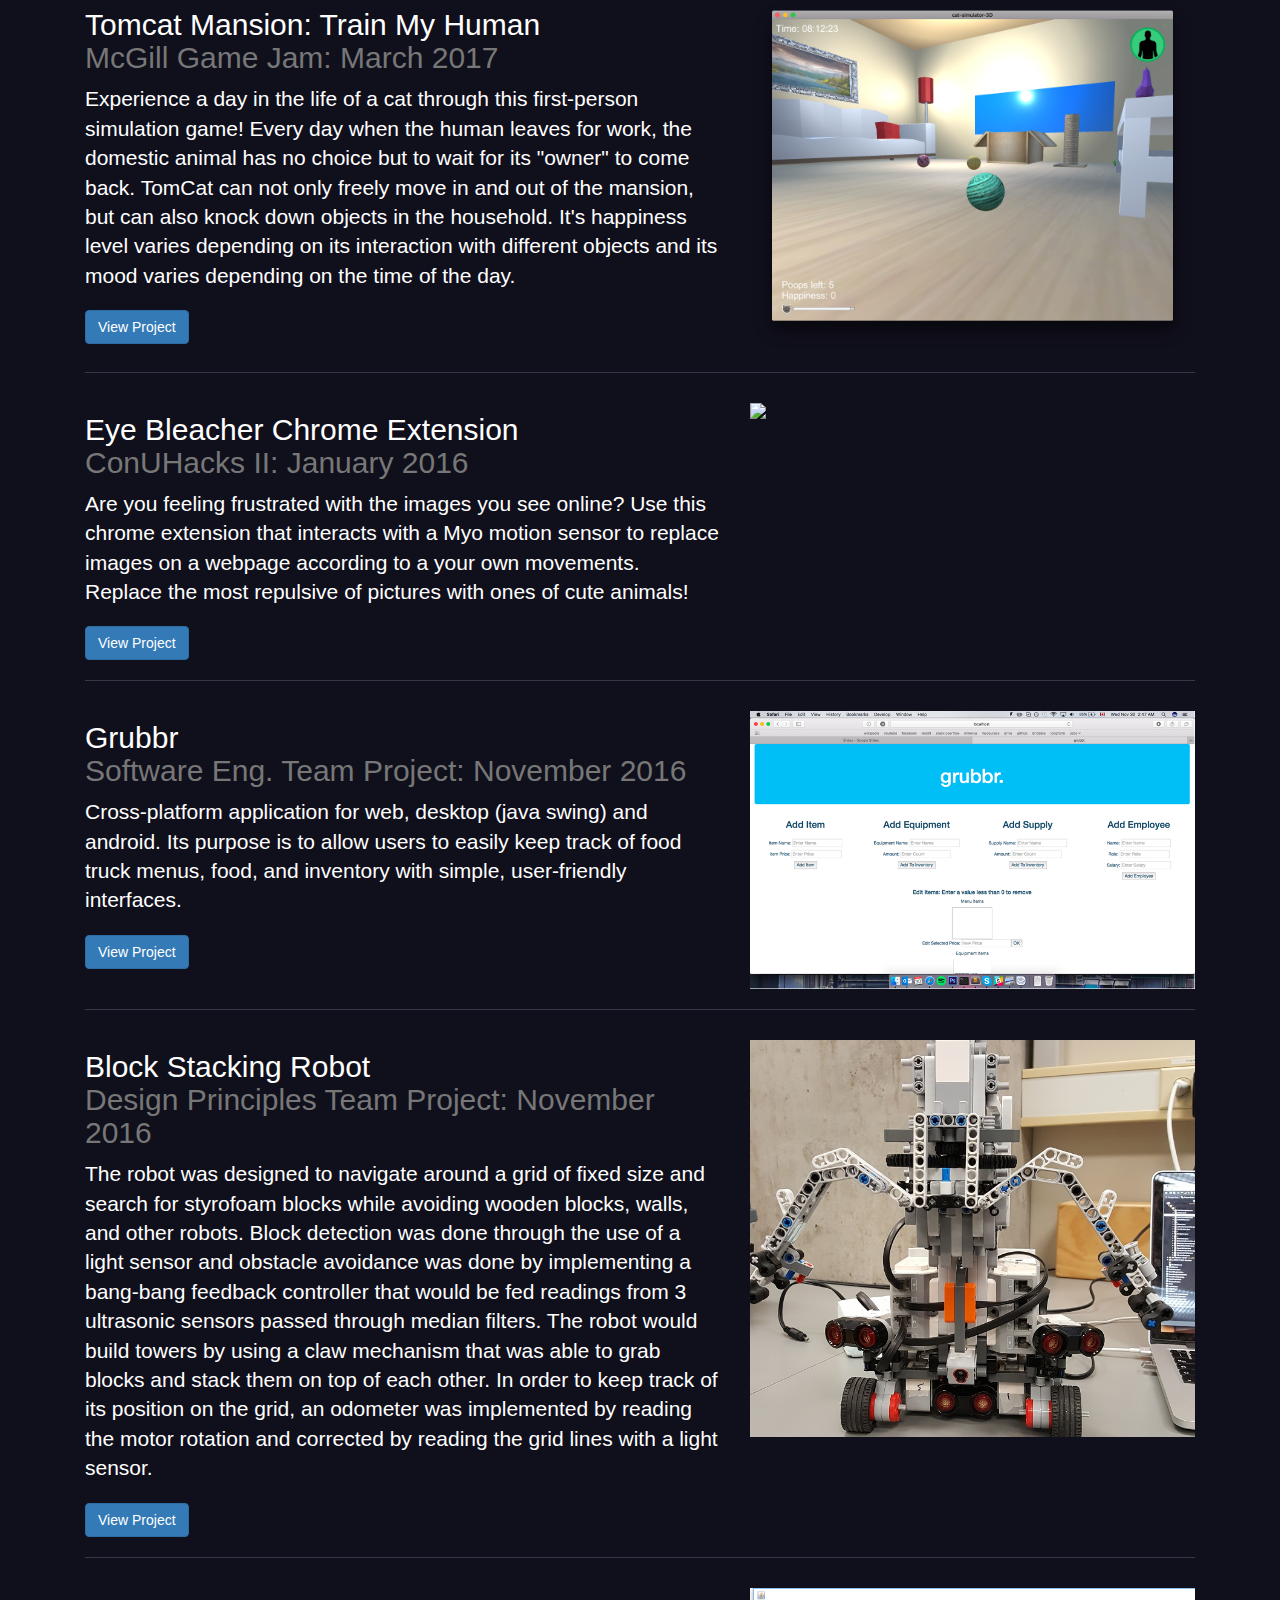
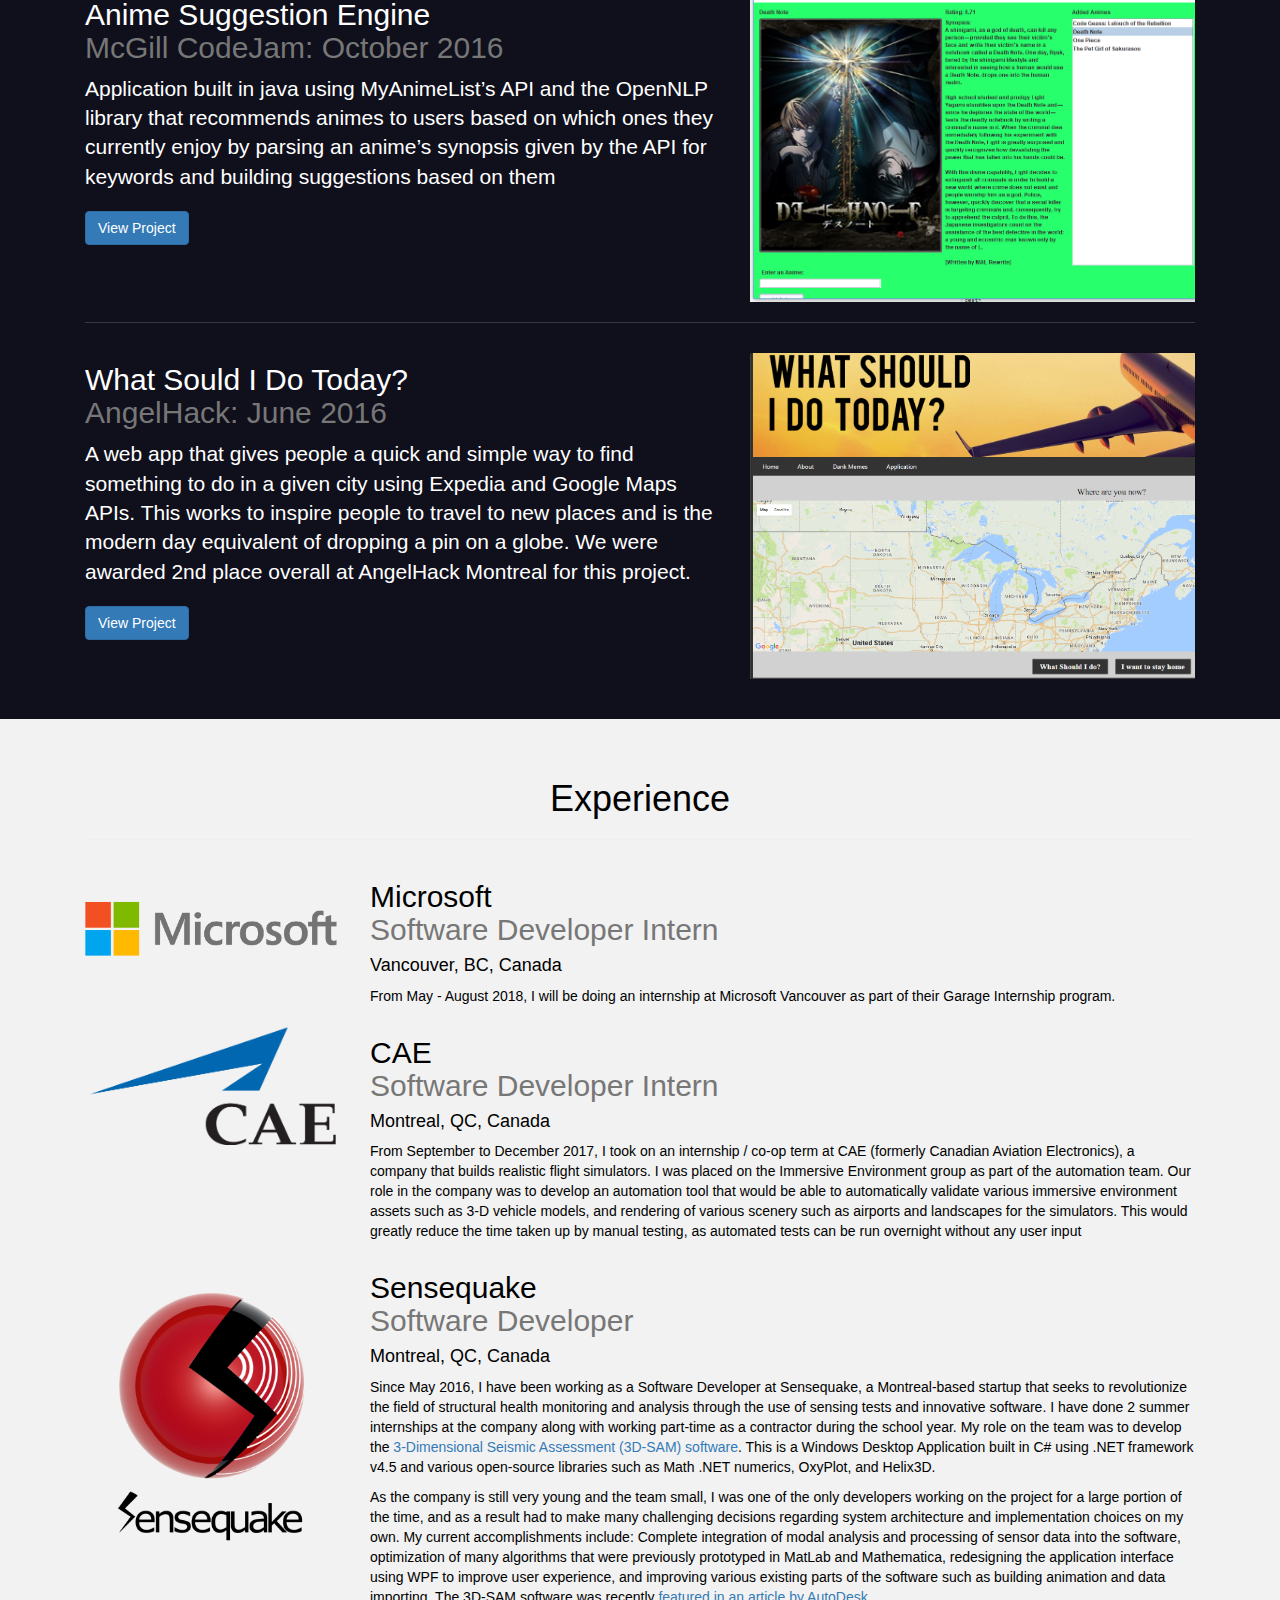
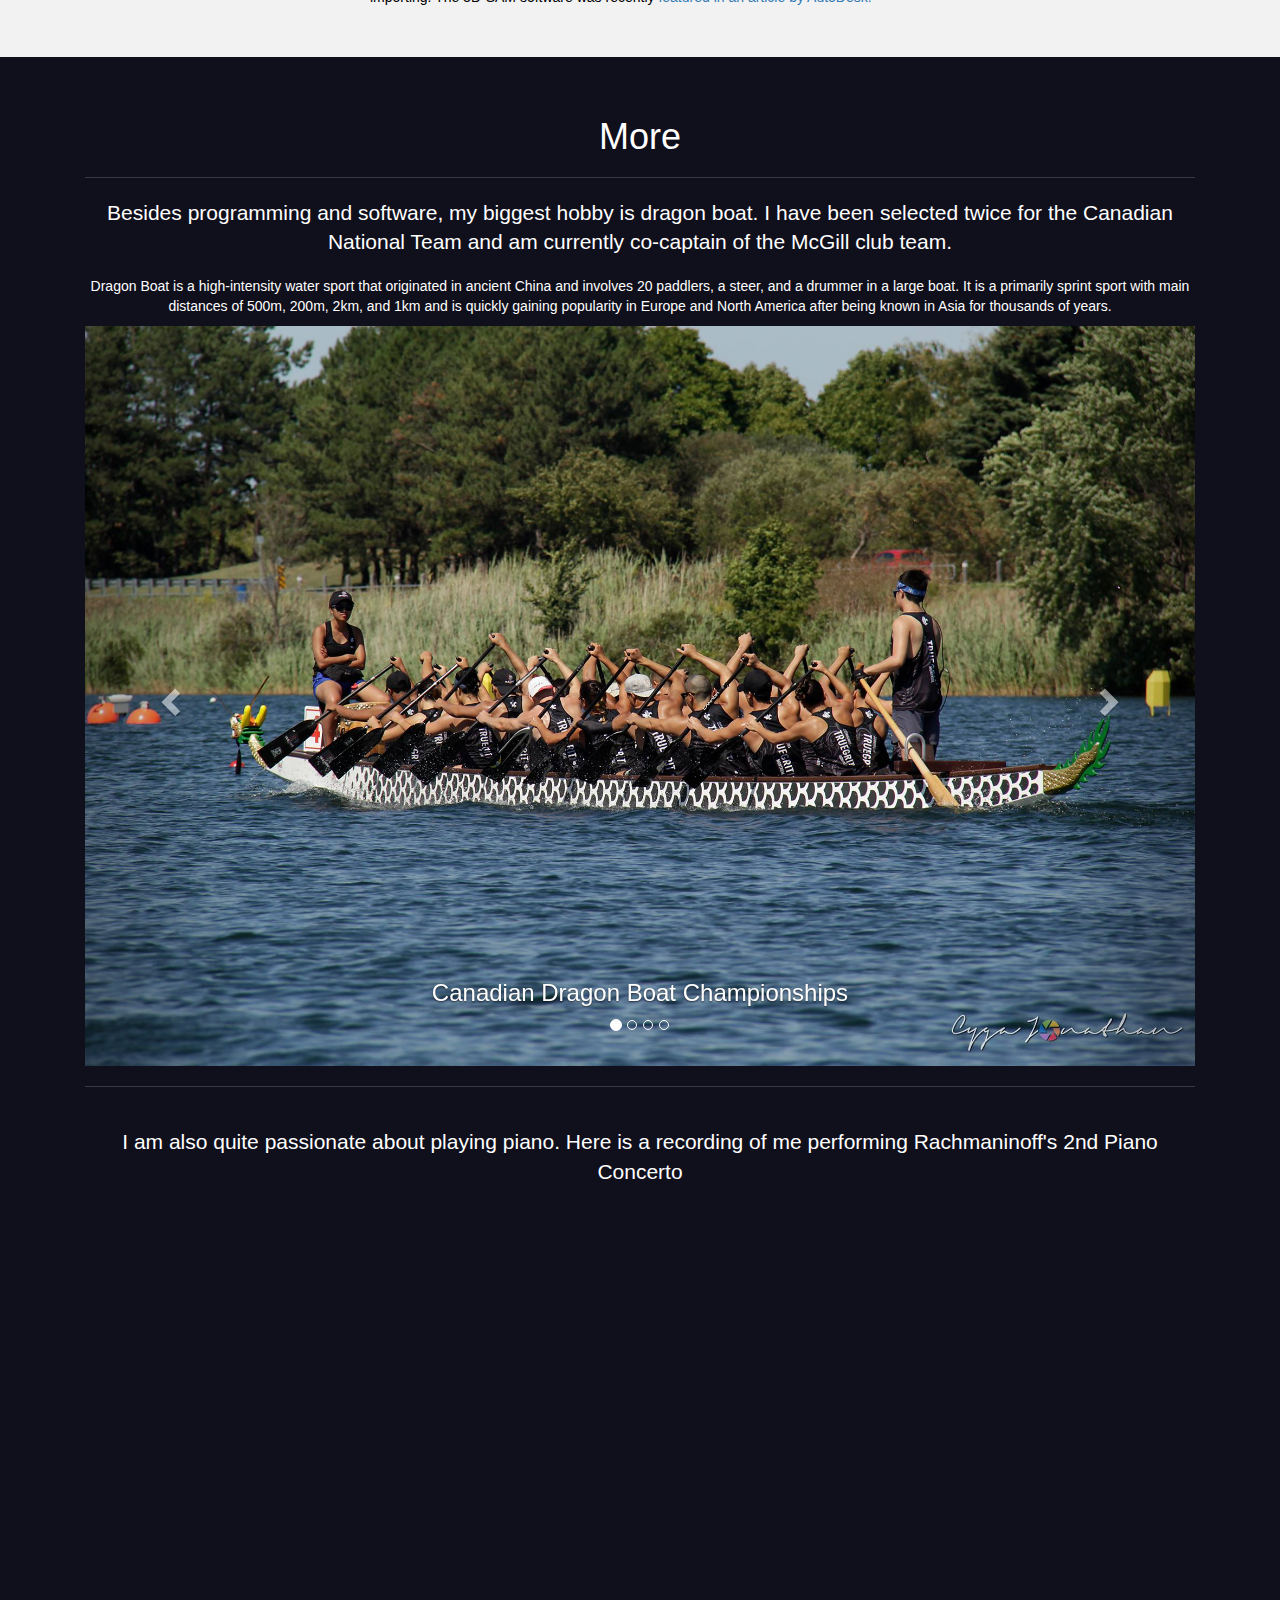
==== commit 36f35371: "update" ====
--- a/index.html
+++ b/index.html
@@ -1,5 +1,6 @@
 <!DOCTYPE html>
 <html lang="en">
+
 <head>
   <meta charset="utf-8">
   <meta http-equiv="X-UA-Compatible" content="IE=edge">
@@ -21,14 +22,15 @@
   <script src="bootstrap/js/bootstrap.js"></script>
 
 
-  
+
 </head>
 
 <body>
   <nav class="navbar navbar-inverse navbar-fixed-top">
     <div class="container">
       <div class="navbar-header">
-        <button type="button" class="navbar-toggle collapsed" data-toggle="collapse" data-target="#navbar" aria-expanded="false" aria-controls="navbar">
+        <button type="button" class="navbar-toggle collapsed" data-toggle="collapse" data-target="#navbar" aria-expanded="false"
+          aria-controls="navbar">
           <span class="sr-only">Toggle navigation</span>
           <span class="icon-bar"></span>
           <span class="icon-bar"></span>
@@ -38,68 +40,84 @@
       </div>
       <div id="navbar" class="collapse navbar-collapse">
         <ul class="nav navbar-nav">
-          <li class="active"><a href="#">Home</a></li>
-          <li><a href="#about">About</a></li>
-          <li><a href="#projects">Projects</a></li>
-          <li><a href="#experience">Experience</a></li>
-          <li><a href="files/resume.pdf">Resume</a></li>
-          <li><a href="#more">More</a></li>
+          <li class="active">
+            <a href="#">Home</a>
+          </li>
+          <li>
+            <a href="#about">About</a>
+          </li>
+          <li>
+            <a href="#projects">Projects</a>
+          </li>
+          <li>
+            <a href="#experience">Experience</a>
+          </li>
+          <li>
+            <a href="files/resume.pdf">Resume</a>
+          </li>
+          <li>
+            <a href="#more">More</a>
+          </li>
 
         </ul>
         <ul class="nav navbar-nav navbar-right">
 
-         <li>
-          <a href="https://github.com/patlai" class="navbar-right">
-            <img  src="images/git-nav.png" alt="GitHub">
-          </a>
-        </li>
-
-        <li>
-          <a href = "https://www.linkedin.com/in/pat-lai" class="navbar-right">
-            <img  src="images/in-nav.png" alt="LinkedIN">
-          </a>
-        </li>
-
-        <li>
-          <a href = "mailto:patrick.lai@mail.mcgill.ca" class="navbar-right">
-            <img  src="images/email-nav.png" alt="EMail">
-          </a>
-        </li>
-
-      </ul>
+          <li>
+            <a href="https://github.com/patlai" class="navbar-right">
+              <img src="images/git-nav.png" alt="GitHub">
+            </a>
+          </li>
+
+          <li>
+            <a href="https://www.linkedin.com/in/pat-lai" class="navbar-right">
+              <img src="images/in-nav.png" alt="LinkedIN">
+            </a>
+          </li>
+
+          <li>
+            <a href="mailto:patrick.lai@mail.mcgill.ca" class="navbar-right">
+              <img src="images/email-nav.png" alt="EMail">
+            </a>
+          </li>
+
+        </ul>
+      </div>
+
     </div>
-
-  </div>
-</nav>
-
-<div>
-  <div class = "row" id = "main-header">
-    <div class= "thumbnail-overlay text-center">
-      <img class="img-responsive" src="images/web-wallpaper.png" width="100%" height="100%">
-      <div class = "caption-big">
-        <div class="container">
-          <div class="img-circle">
-            <img src = "images/dp3.png" class = "img-circle" width="20%">
-          </div>
-          <h1>Patrick Lai</h1>
-          <p class = "lead">Software Engineering Student <br> Montreal, QC, Canada</p>
+  </nav>
+
+  <div>
+    <div class="row" id="main-header">
+      <div class="thumbnail-overlay text-center">
+        <img class="img-responsive" src="images/web-wallpaper.png" width="100%" height="100%">
+        <div class="caption-big">
+          <div class="container">
+            <div class="img-circle">
+              <img src="images/dp3.png" class="img-circle" width="20%">
+            </div>
+            <h1>Patrick Lai</h1>
+            <p class="lead">Software Engineering Student
+              <br> Montreal, QC, Canada</p>
+          </div>
         </div>
       </div>
     </div>
   </div>
-</div>
-
-
-<div style = "background-color:#f2f2f2;" class = "row">
-  <div class="container">
-    <div class="starter-template" id = "about">
-
-      <h1>About Me</h1>
-
-      <hr class = "header-divider">
-
-      <p class="lead">I am a third year student at McGill University pursuing a B. Eng in Software Engineering. I enjoy learning new things and continuously seek out new opportunities and projects to challenge myself, whether its learning new programming languages and technologies, or participating in hackathons and other coding events.
-        <br></p>
+
+
+  <div style="background-color:#f2f2f2;" class="row">
+    <div class="container">
+      <div class="starter-template" id="about">
+
+        <h1>About Me</h1>
+
+        <hr class="header-divider">
+
+        <p class="lead">I am a third year student at McGill University pursuing a B. Eng in Software Engineering. I enjoy learning new things
+          and continuously seek out new opportunities and projects to challenge myself, whether its learning new programming
+          languages and technologies, or participating in hackathons and other coding events.
+          <br>
+        </p>
         <div id="myCarousel" class="carousel slide" data-ride="carousel">
 
           <!-- Indicators -->
@@ -108,328 +126,441 @@
             <li data-target="#myCarousel" data-slide-to="1"></li>
             <li data-target="#myCarousel" data-slide-to="2"></li>
             <li data-target="#myCarousel" data-slide-to="3"></li>
+            <li data-target="#myCarousel" data-slide-to="4"></li>
+            <li data-target="#myCarousel" data-slide-to="5"></li>
+          </ol>
+
+          <!-- Wrapper for slides -->
+          <div class="carousel-inner">
+
+            <div class="item active">
+              <img src="images/mshackathon.jpg">
+              <div class="carousel-caption">
+                <h3>Microsoft internal hackathon 2018</h3>
+              </div>
+            </div>
+
+            <div class="item">
+              <img src="images/redmondtrip.jpg">
+              <div class="carousel-caption">
+                <h3>Vancouver interns visit the headquarters in Redmond</h3>
+              </div>
+            </div>
+
+            <div class="item">
+              <img src="images/gamejam1.jpg">
+              <div class="carousel-caption">
+                <h3>McGill GameJam 2017</h3>
+              </div>
+            </div>
+
+            <div class="item">
+              <img src="images/robohacks.jpg">
+              <div class="carousel-caption">
+                <h3>McGill RoboHacks 2017</h3>
+              </div>
+            </div>
+
+            <div class="item">
+              <img src="images/conu.jpg" width="100%">
+              <div class="carousel-caption">
+                <h3>ConUHacks II</h3>
+              </div>
+            </div>
+
+
+          </div>
+
+
+          <!-- Left and right controls -->
+          <a class="left carousel-control" href="#myCarousel" data-slide="prev">
+            <span class="glyphicon glyphicon-chevron-left"></span>
+            <span class="sr-only">Previous</span>
+          </a>
+          <a class="right carousel-control" href="#myCarousel" data-slide="next">
+            <span class="glyphicon glyphicon-chevron-right"></span>
+            <span class="sr-only">Next</span>
+          </a>
+        </div>
+      </div>
+    </div>
+
+  </div>
+  <!-- /.container -->
+  <div style="background: #100f1c" class="row">
+    <div class="container">
+      <div class="projects" id="projects">
+        <h1>
+          <center>Projects</center>
+        </h1>
+
+        <hr class="featurette-divider">
+
+        <div class="row featurette">
+          <div class="col-md-7">
+            <h2 class="featurette-heading">Machine Learning Match Prediction
+              <br>
+              <span class="text-muted">McGill CodeJam: November 2017</span>
+            </h2>
+            <p class="lead">In this project, we used a neural network to predict how likely two people will be romantically compatible based
+              off of socio-economic factors, age, and hobbies. This network was implemented using ML Studio on Microsoft
+              Azure and trained with ~10,000 examples taken from publiclly available anonymous dating studies. We then called
+              this model through a rest API from a single page web app built using javascript and HTML / bootstrap CSS.
+            </p>
+            <a href="https://github.com/patlai/CrushPredict">
+              <button type="button" class="btn btn-primary">View Project</button>
+            </a>
+          </div>
+          <div class="col-md-5">
+            <img class="featurette-image img-fluid mx-auto" src="images/crushpredict.png" width="80%">
+          </div>
+        </div>
+
+        <hr class="featurette-divider">
+
+        <div class="row featurette">
+          <div class="col-md-7">
+            <h2 class="featurette-heading">Gift Card System
+              <br>
+              <span class="text-muted">DeCode Montreal: March 2017</span>
+            </h2>
+            <p class="lead">Collaborated with engineers from LightSpeed Labs and 5 other university students to develop and integrate an
+              open source gift card system with an existing ecommerce platform.
+              <br> This event was particularly interesting since factors such as integration and scalability had to be taken
+              into consideration when building the project unlike other hackathons where any technology stack can be picked.
+            </p>
+            <a href="https://github.com/lightspeedretail/hackathon-decode-giftcards">
+              <button type="button" class="btn btn-primary">View Project</button>
+            </a>
+          </div>
+          <div class="col-md-5">
+            <img class="featurette-image img-fluid mx-auto" src="images/giftcards.png" width="60%">
+          </div>
+        </div>
+
+        <hr class="featurette-divider">
+
+        <div class="row featurette">
+          <div class="col-md-7">
+            <h2 class="featurette-heading">Accelerometer-Controlled Fan
+              <br>
+              <span class="text-muted">RoboHacks: March 2017</span>
+            </h2>
+            <p class="lead">Cardboard fan controlled by a DC motor and two servo motors that can be rotated using an accelerometer. This
+              was my first time building a hack that involved primarily hardware and my first time using Arduino. Resources
+              were limited at the event and it took our team a while to figure things out such as the circuit connections
+              and how the motor controller worked, but in the end we managed to get a working product, even if it was a very
+              simple one.</p>
+
+          </div>
+          <div class="col-md-5">
+            <img class="featurette-image img-fluid mx-auto" src="images/arduino-fan.gif" width="70%">
+          </div>
+        </div>
+
+        <hr class="featurette-divider">
+
+
+        <div class="row featurette">
+          <div class="col-md-7">
+            <h2 class="featurette-heading">Tomcat Mansion: Train My Human
+              <br>
+              <span class="text-muted">McGill Game Jam: March 2017</span>
+            </h2>
+            <p class="lead">Experience a day in the life of a cat through this first-person simulation game! Every day when the human leaves
+              for work, the domestic animal has no choice but to wait for its "owner" to come back. TomCat can not only freely
+              move in and out of the mansion, but can also knock down objects in the household. It's happiness level varies
+              depending on its interaction with different objects and its mood varies depending on the time of the day. </p>
+            <a href="https://meii.itch.io/cat-simulator">
+              <button type="button" class="btn btn-primary">View Project</button>
+            </a>
+          </div>
+          <div class="col-md-5">
+            <img class="featurette-image img-fluid mx-auto" src="images/catsim.png" width="100%">
+          </div>
+        </div>
+
+        <hr class="featurette-divider">
+
+        <div class="row featurette">
+          <div class="col-md-7">
+            <h2 class="featurette-heading">Eye Bleacher Chrome Extension
+              <br>
+              <span class="text-muted">ConUHacks II: January 2016</span>
+            </h2>
+            <p class="lead">Are you feeling frustrated with the images you see online? Use this chrome extension that interacts with a Myo
+              motion sensor to replace images on a webpage according to a your own movements. Replace the most repulsive
+              of pictures with ones of cute animals! </p>
+            <a href="https://github.com/patlai/eye-bleacher-chrome">
+              <button type="button" class="btn btn-primary">View Project</button>
+            </a>
+          </div>
+          <div class="col-md-5">
+            <img class="featurette-image img-fluid mx-auto" src="images/eyebleacher.gif" width="90%">
+          </div>
+        </div>
+
+        <hr class="featurette-divider">
+
+        <div class="row featurette">
+          <div class="col-md-7 push-md-5">
+            <h2 class="featurette-heading">Grubbr
+              <br>
+              <span class="text-muted">Software Eng. Team Project: November 2016</span>
+            </h2>
+            <p class="lead">Cross-platform application for web, desktop (java swing) and android. Its purpose is to allow users to easily
+              keep track of food truck menus, food, and inventory with simple, user-friendly interfaces.</p>
+            <a href="https://github.com/Fall2016-ECSE321/grubbr">
+              <button type="button" class="btn btn-primary">View Project</button>
+            </a>
+          </div>
+          <div class="col-md-5 pull-md-7">
+            <img class="featurette-image img-fluid mx-auto" src="images/grubbr.png" width="100%">
+          </div>
+        </div>
+
+        <hr class="featurette-divider">
+
+        <div class="row featurette">
+          <div class="col-md-7 push-md-5">
+            <h2 class="featurette-heading">Block Stacking Robot
+              <br>
+              <span class="text-muted">Design Principles Team Project: November 2016</span>
+            </h2>
+            <p class="lead">The robot was designed to navigate around a grid of fixed size and search for styrofoam blocks while avoiding
+              wooden blocks, walls, and other robots. Block detection was done through the use of a light sensor and obstacle
+              avoidance was done by implementing a bang-bang feedback controller that would be fed readings from 3 ultrasonic
+              sensors passed through median filters. The robot would build towers by using a claw mechanism that was able
+              to grab blocks and stack them on top of each other. In order to keep track of its position on the grid, an
+              odometer was implemented by reading the motor rotation and corrected by reading the grid lines with a light
+              sensor.</p>
+            <a href="https://github.com/patlai/dpmfall2016-team13">
+              <button type="button" class="btn btn-primary">View Project</button>
+            </a>
+          </div>
+          <div class="col-md-5 pull-md-7">
+            <img class="featurette-image img-fluid mx-auto" src="images/dpmbot.jpg" width="100%">
+          </div>
+        </div>
+
+        <hr class="featurette-divider">
+
+        <div class="row featurette">
+          <div class="col-md-7 push-md-5">
+            <h2 class="featurette-heading">Anime Suggestion Engine
+              <br>
+              <span class="text-muted">McGill CodeJam: October 2016</span>
+            </h2>
+            <p class="lead">Application built in java using MyAnimeList’s API and the OpenNLP library that recommends animes to users based
+              on which ones they currently enjoy by parsing an anime’s synopsis given by the API for keywords and building
+              suggestions based on them</p>
+            <a href="https://github.com/patlai/anime-suggest-java">
+              <button type="button" class="btn btn-primary">View Project</button>
+            </a>
+          </div>
+          <div class="col-md-5 pull-md-7">
+            <img class="featurette-image img-fluid mx-auto" src="images/anime-suggest.png" width="100%">
+          </div>
+        </div>
+
+        <hr class="featurette-divider">
+
+        <div class="row featurette">
+          <div class="col-md-7 push-md-5">
+            <h2 class="featurette-heading">What Sould I Do Today?
+              <br>
+              <span class="text-muted">AngelHack: June 2016</span>
+            </h2>
+            <p class="lead">A web app that gives people a quick and simple way to find something to do in a given city using Expedia and
+              Google Maps APIs. This works to inspire people to travel to new places and is the modern day equivalent of
+              dropping a pin on a globe. We were awarded 2nd place overall at AngelHack Montreal for this project.</p>
+            <a href="https://github.com/patlai/what-should-i-do">
+              <button type="button" class="btn btn-primary">View Project</button>
+            </a>
+          </div>
+          <div class="col-md-5 pull-md-7">
+            <img class="featurette-image img-fluid mx-auto" src="images/wsid.png" width="100%">
+          </div>
+        </div>
+
+
+      </div>
+    </div>
+  </div>
+
+  <div style="background: #f2f2f2" class="row">
+    <div class="container">
+      <div class="exp" id="experience">
+
+        <h1>
+          <center>Experience</center>
+        </h1>
+
+        <hr class="header-divider">
+
+        <div class="row featurette">
+          <div class="col-md-3 pull-md-3 col-xs-3">
+            <img class="featurette-image img-fluid mx-auto" src="images/microsoft_logo.png" width="100%">
+          </div>
+          <div class="col-md-9 push-md-5 col-xs-9">
+            <h2 class="featurette-heading">Microsoft
+              <br>
+              <span class="text-muted">Software Developer Intern</span>
+            </h2>
+            <h4>Vancouver, BC, Canada</h4>
+            <p>From May - August 2018, I will be doing an internship at Microsoft Vancouver as part of their Garage Internship
+              program.</p>
+          </div>
+        </div>
+
+        <div class="row featurette">
+          <div class="col-md-3 pull-md-3 col-xs-3">
+            <img class="featurette-image img-fluid mx-auto" src="images/cae_logo.png" width="100%">
+          </div>
+          <div class="col-md-9 push-md-5 col-xs-9">
+            <h2 class="featurette-heading">CAE
+              <br>
+              <span class="text-muted">Software Developer Intern</span>
+            </h2>
+            <h4>Montreal, QC, Canada</h4>
+            <p>From September to December 2017, I took on an internship / co-op term at CAE (formerly Canadian Aviation Electronics),
+              a company that builds realistic flight simulators. I was placed on the Immersive Environment group as part
+              of the automation team. Our role in the company was to develop an automation tool that would be able to automatically
+              validate various immersive environment assets such as 3-D vehicle models, and rendering of various scenery
+              such as airports and landscapes for the simulators. This would greatly reduce the time taken up by manual testing,
+              as automated tests can be run overnight without any user input</p>
+            </div>
+          </div>
+
+        <div class="row featurette">
+          <div class="col-md-3 pull-md-3 col-xs-3">
+            <img class="featurette-image img-fluid mx-auto" src="images/sensequake_logo.png" width="100%">
+          </div>
+          <div class="col-md-9 push-md-5 col-xs-9">
+            <h2 class="featurette-heading">Sensequake
+              <br>
+              <span class="text-muted">Software Developer</span>
+            </h2>
+            <h4>Montreal, QC, Canada</h4>
+            <p>Since May 2016, I have been working as a Software Developer at Sensequake, a Montreal-based startup that seeks
+              to revolutionize the field of structural health monitoring and analysis through the use of sensing tests and
+              innovative software. I have done 2 summer internships at the company along with working part-time as a contractor
+              during the school year. My role on the team was to develop the
+              <a href="http://www.sensequake.com/software">3-Dimensional Seismic Assessment (3D-SAM) software</a>. This is a Windows Desktop Application built in C# using
+              .NET framework v4.5 and various open-source libraries such as Math .NET numerics, OxyPlot, and Helix3D.</p>
+            <p>As the company is still very young and the team small, I was one of the only developers working on the project
+              for a large portion of the time, and as a result had to make many challenging decisions regarding system architecture
+              and implementation choices on my own. My current accomplishments include: Complete integration of modal analysis
+              and processing of sensor data into the software, optimization of many algorithms that were previously prototyped
+              in MatLab and Mathematica, redesigning the application interface using WPF to improve user experience, and
+              improving various existing parts of the software such as building animation and data importing. The 3D-SAM
+              software was recently
+              <a href="http://blogs.autodesk.com/bim-and-beam/2017/04/21/sensing-tests-improve-reliability-of-structural-engineering/">featured in an article by AutoDesk.</a>
+            </p>
+          </div>
+        </div>
+
+      </div>
+
+    </div>
+
+
+
+  </div>
+  </div>
+  </div>
+
+  <div style="background: #100f1c" class="row">
+    <div class="container">
+      <div class="more" id="more">
+
+        <center>
+          <h1>More</h1>
+        </center>
+
+        <hr class="featurette-divider">
+
+        <p class="lead">Besides programming and software, my biggest hobby is dragon boat. I have been selected twice for the Canadian National
+          Team and am currently co-captain of the McGill club team.</p>
+        <p>Dragon Boat is a high-intensity water sport that originated in ancient China and involves 20 paddlers, a steer, and
+          a drummer in a large boat. It is a primarily sprint sport with main distances of 500m, 200m, 2km, and 1km and is
+          quickly gaining popularity in Europe and North America after being known in Asia for thousands of years.</p>
+        <div id="moreCarousel" class="carousel slide" data-ride="carousel">
+
+          <!-- Indicators -->
+          <ol class="carousel-indicators">
+            <li data-target="#moreCarousel" data-slide-to="0" class="active"></li>
+            <li data-target="#moreCarousel" data-slide-to="1"></li>
+            <li data-target="#moreCarousel" data-slide-to="2"></li>
+            <li data-target="#moreCarousel" data-slide-to="3"></li>
           </ol>
 
           <!-- Wrapper for slides -->
           <div class="carousel-inner">
             <div class="item active">
-              <img src="images/gamejam1.jpg">
-              <div class="carousel-caption">
-               <h3>McGill GameJam 2017</h3>
-             </div>
-           </div>
-
-           <div class="item">
-            <img src="images/robohacks.jpg" >
-            <div class="carousel-caption">
-             <h3>McGill RoboHacks 2017</h3>
-           </div>
-         </div>
-
-         <div class="item">
-          <img src="images/conu.jpg" width="100%">
-          <div class="carousel-caption">
-           <h3>ConUHacks II</h3>
-         </div>
-       </div>
-
-       
-     </div>
-
-
-     <!-- Left and right controls -->
-     <a class="left carousel-control" href="#myCarousel" data-slide="prev">
-      <span class="glyphicon glyphicon-chevron-left"></span>
-      <span class="sr-only">Previous</span>
-    </a>
-    <a class="right carousel-control" href="#myCarousel" data-slide="next">
-      <span class="glyphicon glyphicon-chevron-right"></span>
-      <span class="sr-only">Next</span>
-    </a>
-  </div>
-</div>
-</div>
-
-</div><!-- /.container -->
-<div style = "background: #100f1c" class = "row">
-  <div class = "container" >
-    <div class = "projects" id = "projects">
-      <h1><center>Projects</center></h1>
-
-      <hr class="featurette-divider">
-
-      <div class="row featurette">
-        <div class="col-md-7">
-          <h2 class="featurette-heading">Machine Learning Match Prediction<br> <span class="text-muted">McGill CodeJam: November 2017</span></h2>
-          <p class="lead">In this project, we used a neural network to predict how likely two people will be romantically compatible based off of socio-economic factors, age, and hobbies. This network was implemented using ML Studio on Microsoft Azure and trained with ~10,000 examples taken from publiclly available anonymous dating studies. We then called this model through a rest API from a single page web app built using javascript and HTML / bootstrap CSS.
-          </p>
-          <a href = "https://github.com/patlai/CrushPredict"><button type="button" class="btn btn-primary">View Project</button></a>
-        </div>
-        <div class="col-md-5">
-          <img class="featurette-image img-fluid mx-auto" src="images/crushpredict.png" width="80%">
-        </div>
-      </div>
-
-      <hr class="featurette-divider">
-
-      <div class="row featurette">
-        <div class="col-md-7">
-          <h2 class="featurette-heading">Gift Card System <br> <span class="text-muted">DeCode Montreal: March 2017</span></h2>
-          <p class="lead">Collaborated with engineers from LightSpeed Labs and 5 other university students to develop and integrate an open source gift card system with an existing ecommerce platform.
-            <br>
-            This event was particularly interesting since factors such as integration and scalability had to be taken into consideration when building the project unlike other hackathons where any technology stack can be picked. 
-          </p>
-          <a href = "https://github.com/lightspeedretail/hackathon-decode-giftcards"><button type="button" class="btn btn-primary">View Project</button></a>
-        </div>
-        <div class="col-md-5">
-          <img class="featurette-image img-fluid mx-auto" src="images/giftcards.png" width="60%">
-        </div>
-      </div>
-
-      <hr class="featurette-divider">
-
-      <div class="row featurette">
-        <div class="col-md-7">
-          <h2 class="featurette-heading">Accelerometer-Controlled Fan<br> <span class="text-muted">RoboHacks: March 2017</span></h2>
-          <p class="lead">Cardboard fan controlled by a DC motor and two servo motors that can be rotated using an accelerometer. This was my first time building a hack that involved primarily hardware and my first time using Arduino. Resources were limited at the event and it took our team a while to figure things out such as the circuit connections and how the motor controller worked, but in the end we managed to get a working product, even if it was a very simple one.</p>
-
-        </div>
-        <div class="col-md-5">
-          <img class="featurette-image img-fluid mx-auto" src="images/arduino-fan.gif" width="70%">
-        </div>
-      </div>
-
-      <hr class="featurette-divider">
-
-
-      <div class="row featurette">
-        <div class="col-md-7">
-          <h2 class="featurette-heading">Tomcat Mansion: Train My Human <br> <span class="text-muted">McGill Game Jam: March 2017</span></h2>
-          <p class="lead">Experience a day in the life of a cat through this first-person simulation game! Every day when the human leaves for work, the domestic animal has no choice but to wait for its "owner" to come back. TomCat can not only freely move in and out of the mansion, but can also knock down objects in the household. It's happiness level varies depending on its interaction with different objects and its mood varies depending on the time of the day. </p>
-          <a href = "https://meii.itch.io/cat-simulator"><button type="button" class="btn btn-primary">View Project</button></a>
-        </div>
-        <div class="col-md-5">
-          <img class="featurette-image img-fluid mx-auto" src="images/catsim.png" width="100%">
-        </div>
-      </div>
-
-      <hr class="featurette-divider">
-
-      <div class="row featurette">
-        <div class="col-md-7">
-          <h2 class="featurette-heading">Eye Bleacher Chrome Extension<br> <span class="text-muted">ConUHacks II: January 2016</span></h2>
-          <p class="lead">Are you feeling frustrated with the images you see online? Use this chrome extension that interacts with a Myo motion sensor to replace images on a webpage according to a your own movements. Replace the most repulsive of pictures with ones of cute animals! </p>
-          <a href = "https://github.com/patlai/eye-bleacher-chrome"><button type="button" class="btn btn-primary">View Project</button></a>
-        </div>
-        <div class="col-md-5">
-          <img class="featurette-image img-fluid mx-auto" src="images/eyebleacher.gif" width="90%">
-        </div>
-      </div>
-
-      <hr class="featurette-divider">
-
-      <div class="row featurette">
-        <div class="col-md-7 push-md-5">
-          <h2 class="featurette-heading">Grubbr<br> <span class="text-muted">Software Eng. Team Project: November 2016</span></h2>
-          <p class="lead">Cross-platform application for web, desktop (java swing) and android. Its purpose is to allow users to easily keep track of food truck menus, food, and inventory with simple, user-friendly interfaces.</p>
-          <a href = "https://github.com/Fall2016-ECSE321/grubbr"><button type="button" class="btn btn-primary">View Project</button></a>
-        </div>
-        <div class="col-md-5 pull-md-7">
-          <img class="featurette-image img-fluid mx-auto" src="images/grubbr.png" width="100%">
-        </div>
-      </div>
-
-      <hr class="featurette-divider">
-
-      <div class="row featurette">
-        <div class="col-md-7 push-md-5">
-          <h2 class="featurette-heading">Block Stacking Robot<br> <span class="text-muted">Design Principles Team Project: November 2016</span></h2>
-          <p class="lead">The robot was designed to navigate around a grid of fixed size and search for styrofoam blocks while avoiding wooden blocks, walls, and other robots. Block detection was done through the use of a light sensor and obstacle avoidance was done by implementing a bang-bang feedback controller that would be fed readings from 3 ultrasonic sensors passed through median filters. The robot would build towers by using a claw mechanism that was able to grab blocks and stack them on top of each other. In order to keep track of its position on the grid, an odometer was implemented by reading the motor rotation and corrected by reading the grid lines with a light sensor.</p>
-          <a href = "https://github.com/patlai/dpmfall2016-team13"><button type="button" class="btn btn-primary">View Project</button></a>
-        </div>
-        <div class="col-md-5 pull-md-7">
-          <img class="featurette-image img-fluid mx-auto" src="images/dpmbot.jpg" width="100%">
-        </div>
-      </div>
-
-      <hr class="featurette-divider">
-
-      <div class="row featurette">
-        <div class="col-md-7 push-md-5">
-          <h2 class="featurette-heading">Anime Suggestion Engine<br> <span class="text-muted">McGill CodeJam: October 2016</span></h2>
-          <p class="lead">Application built in java using MyAnimeList’s API and the OpenNLP library that recommends animes to users based on which ones they currently enjoy by parsing an anime’s synopsis given by the API for keywords and building suggestions based on them</p>
-          <a href = "https://github.com/patlai/anime-suggest-java"><button type="button" class="btn btn-primary">View Project</button></a>
-        </div>
-        <div class="col-md-5 pull-md-7">
-          <img class="featurette-image img-fluid mx-auto" src="images/anime-suggest.png" width="100%">
-        </div>
-      </div>
-
-      <hr class="featurette-divider">
-
-      <div class="row featurette">
-        <div class="col-md-7 push-md-5">
-          <h2 class="featurette-heading">What Sould I Do Today? <br> <span class="text-muted">AngelHack: June 2016</span></h2>
-          <p class="lead">A web app that gives people a quick and simple way to find something to do in a given city using Expedia and Google Maps APIs. This works to inspire people to travel to new places and is the modern day equivalent of dropping a pin on a globe. We were awarded 2nd place overall at AngelHack Montreal for this project.</p>
-          <a href = "https://github.com/patlai/what-should-i-do"><button type="button" class="btn btn-primary">View Project</button></a>
-        </div>
-        <div class="col-md-5 pull-md-7">
-          <img class="featurette-image img-fluid mx-auto" src="images/wsid.png" width="100%">
-        </div>
-      </div>
-
-
+              <img src="images/tg.jpg">
+              <div class="carousel-caption">
+                <h3>Canadian Dragon Boat Championships</h3>
+              </div>
+            </div>
+
+            <div class="item">
+              <img src="images/nt1.jpg">
+              <div class="carousel-caption">
+                <h3>Canadian National Team 2015</h3>
+              </div>
+            </div>
+
+            <div class="item">
+              <img src="images/u24postrace.jpg">
+              <div class="carousel-caption">
+                <h3>After racing the 1km at world championships</h3>
+              </div>
+            </div>
+
+            <div class="item">
+              <img src="images/tgstart.jpg">
+              <div class="carousel-caption">
+                <h3></h3>
+              </div>
+            </div>
+
+          </div>
+
+
+          <!-- Left and right controls -->
+          <a class="left carousel-control" href="#moreCarousel" data-slide="prev">
+            <span class="glyphicon glyphicon-chevron-left"></span>
+            <span class="sr-only">Previous</span>
+          </a>
+          <a class="right carousel-control" href="#moreCarousel" data-slide="next">
+            <span class="glyphicon glyphicon-chevron-right"></span>
+            <span class="sr-only">Next</span>
+          </a>
+
+
+
+        </div>
+        <hr class="featurette-divider">
+        <br>
+        <p class="lead">I am also quite passionate about playing piano. Here is a recording of me performing Rachmaninoff's 2nd Piano Concerto</p>
+        <br>
+        <iframe width="100%" height="640" src="https://www.youtube.com/embed/ppNCpamTo7Q" frameborder="0" allowfullscreen></iframe>
+      </div>
     </div>
-  </div>
-</div>
-
-<div style = "background: #f2f2f2" class = "row">
-  <div class = "container" >
-    <div class = "exp" id = "experience">
-
-      <h1><center>Experience</center></h1>
-
-      <hr class="header-divider">
-
-      <div class="row featurette">
-
-       <div class="col-md-3 pull-md-3 col-xs-3">
-        <img class="featurette-image img-fluid mx-auto" src="images/sensequake_logo.png" width="100%">
-      </div>
-
-      <div class="col-md-9 push-md-5 col-xs-9">
-
-        <h2 class="featurette-heading">Sensequake<br><span class="text-muted">Software Developer</span></h2>
-        <h4>Montreal, QC, Canada</h4>
-
-        <p>Since May 2016, I have been working as a Software Developer at Sensequake, a Montreal-based startup that seeks to revolutionize the field of structural health monitoring and analysis through the use of sensing tests and innovative software. I have done 2 summer internships at the company along with working part-time as a contractor during the school year. My role on the team was to develop the <a href = "http://www.sensequake.com/software">3-Dimensional Seismic Assessment (3D-SAM) software</a>. This is a Windows Desktop Application built in C# using .NET framework v4.5 and various open-source libraries such as Math .NET numerics, OxyPlot, and Helix3D.</p>
-
-        <p>As the company is still very young and the team small, I was one of the only developers working on the project for a large portion of the time, and as a result had to make many challenging decisions regarding system architecture and implementation choices on my own. My current accomplishments include: Complete integration of modal analysis and processing of sensor data into the software, optimization of many algorithms that were previously prototyped in MatLab and Mathematica, redesigning the application interface using WPF to improve user experience, and improving various existing parts of the software such as building animation and data importing. The 3D-SAM software was recently <a href="http://blogs.autodesk.com/bim-and-beam/2017/04/21/sensing-tests-improve-reliability-of-structural-engineering/">featured in an article by AutoDesk.</a></p>
-
-      </div>
-    </div>
-
-    <div class="row featurette">
-
-      <div class="col-md-3 pull-md-3 col-xs-3">
-        <img class="featurette-image img-fluid mx-auto" src="images/cae_logo.png" width="100%">
-      </div>
-
-      <div class="col-md-9 push-md-5 col-xs-9">
-
-        <h2 class="featurette-heading">CAE<br><span class="text-muted">Software Developer Intern</span></h2>
-        <h4>Montreal, QC, Canada</h4>
-
-        <p>From September to December 2017, I took on an internship / co-op term at CAE (formerly Canadian Aviation Electronics), a company that builds realistic flight simulators. I was placed on the Immersive Environment group as part of the automation team. Our role in the company was to develop an automation tool that would be able to automatically validate various immersive environment assets such as 3-D vehicle models, and rendering of various scenery such as airports and landscapes for the simulators. This would greatly reduce the time taken up by manual testing, as automated tests can be run overnight without any user input</p>
-      </div>
-    </div>
-
-    <div class="row featurette">
-      <div class="col-md-3 pull-md-3 col-xs-3">
-        <img class="featurette-image img-fluid mx-auto" src="images/microsoft_logo.png" width="100%">
-      </div>
-      <div class="col-md-9 push-md-5 col-xs-9">
-        <h2 class="featurette-heading">Microsoft<br><span class="text-muted">Software Developer Intern</span></h2>
-        <h4>Vancouver, BC, Canada</h4>
-        <p>From May - August 2018, I will be doing an internship at Microsoft Vancouver as part of their Garage Internship program.</p>
-
-      </div>
-
-    </div>
-
-  </div>
-
-</div>
-
-
-
-</div>
-</div>
-</div>
-
-<div style = "background: #100f1c" class = "row">
-  <div class = "container" >
-    <div class = "more" id = "more">
-
-      <center><h1>More</h1></center>
-
-      <hr class="featurette-divider">
-
-      <p class = "lead">Besides programming and software, my biggest hobby is dragon boat. I have been selected twice for the Canadian National Team and am currently co-captain of the McGill club team.</p>
-      <p>Dragon Boat is a high-intensity water sport that originated in ancient China and involves 20 paddlers, a steer, and a drummer in a large boat. It is a primarily sprint sport with main distances of 500m, 200m, 2km, and 1km and is quickly gaining popularity in Europe and North America after being known in Asia for thousands of years.</p>
-      <div id="moreCarousel" class="carousel slide" data-ride="carousel">
-
-        <!-- Indicators -->
-        <ol class="carousel-indicators">
-          <li data-target="#moreCarousel" data-slide-to="0" class="active"></li>
-          <li data-target="#moreCarousel" data-slide-to="1"></li>
-          <li data-target="#moreCarousel" data-slide-to="2"></li>
-          <li data-target="#moreCarousel" data-slide-to="3"></li>
-        </ol>
-
-        <!-- Wrapper for slides -->
-        <div class="carousel-inner">
-          <div class="item active">
-            <img src="images/tg.jpg">
-            <div class="carousel-caption">
-             <h3>Canadian Dragon Boat Championships</h3>
-           </div>
-         </div>
-
-         <div class="item">
-          <img src="images/nt1.jpg" >
-          <div class="carousel-caption">
-           <h3>Canadian National Team 2015</h3>
-         </div>
-       </div>
-
-       <div class="item">
-        <img src="images/u24postrace.jpg" >
-        <div class="carousel-caption">
-         <h3>After racing the 1km at world championships</h3>
-       </div>
-     </div>
-
-     <div class="item">
-      <img src="images/tgstart.jpg" >
-      <div class="carousel-caption">
-       <h3></h3>
-     </div>
-   </div>
-
- </div>
-
-
- <!-- Left and right controls -->
- <a class="left carousel-control" href="#moreCarousel" data-slide="prev">
-  <span class="glyphicon glyphicon-chevron-left"></span>
-  <span class="sr-only">Previous</span>
-</a>
-<a class="right carousel-control" href="#moreCarousel" data-slide="next">
-  <span class="glyphicon glyphicon-chevron-right"></span>
-  <span class="sr-only">Next</span>
-</a>
-
-
-
-</div>
-<hr class="featurette-divider">
-<br>
-<p class = "lead">I am also quite passionate about playing piano. Here is a recording of me performing Rachmaninoff's 2nd Piano Concerto</p>
-<br>
-<iframe width="100%" height="640" src="https://www.youtube.com/embed/ppNCpamTo7Q" frameborder="0" allowfullscreen></iframe>
-</div>
-</div>
 
 
 
 
     <!-- Bootstrap core JavaScript
       ================================================== -->
-      <!-- Placed at the end of the document so the pages load faster -->
-      <script src="https://ajax.googleapis.com/ajax/libs/jquery/1.12.4/jquery.min.js"></script>
-      <script>window.jQuery || document.write('<script src="../../assets/js/vendor/jquery.min.js"><\/script>')</script>
-      <script src="bootstrap/js/bootstrap.min.js"></script>
-
-    </body>
-    </html>
+    <!-- Placed at the end of the document so the pages load faster -->
+    <script src="https://ajax.googleapis.com/ajax/libs/jquery/1.12.4/jquery.min.js"></script>
+    <script>
+      window.jQuery || document.write('<script src="../../assets/js/vendor/jquery.min.js"><\/script>')
+    </script>
+    <script src="bootstrap/js/bootstrap.min.js"></script>
+
+</body>
+
+</html>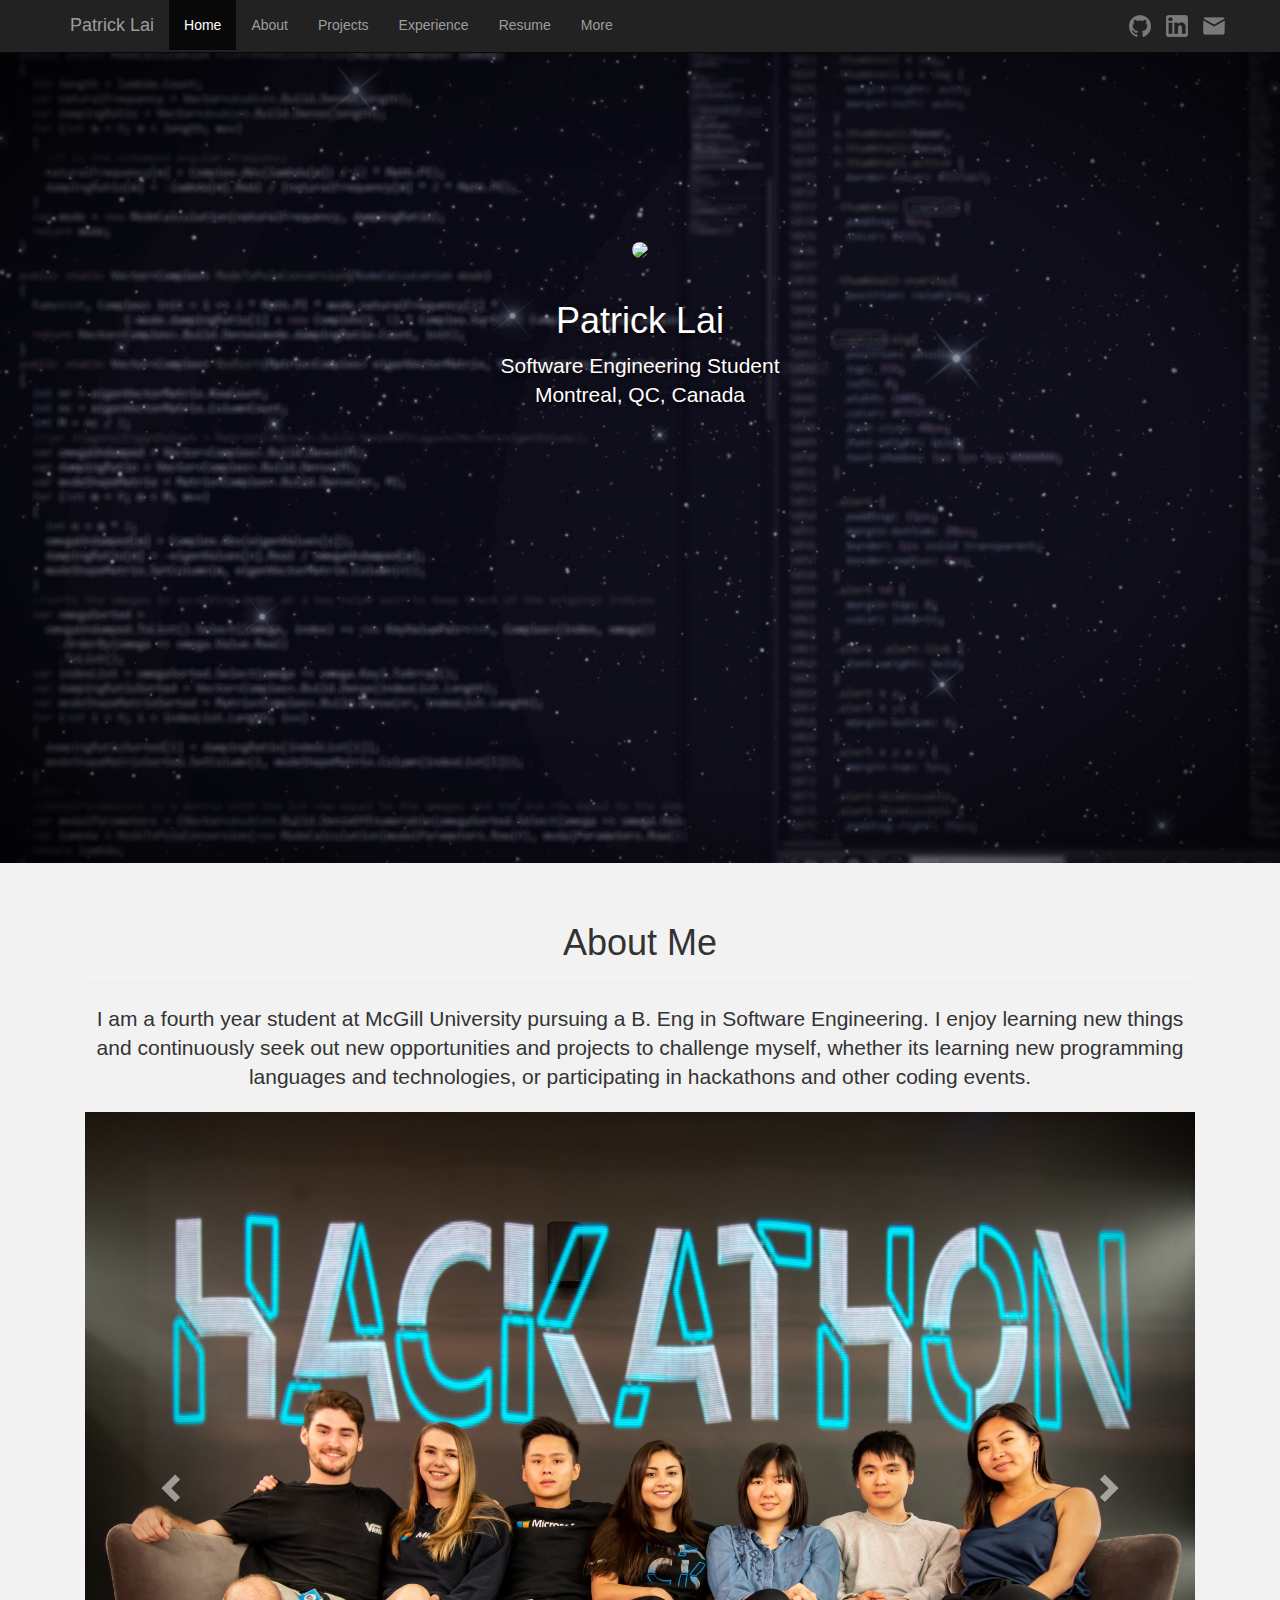
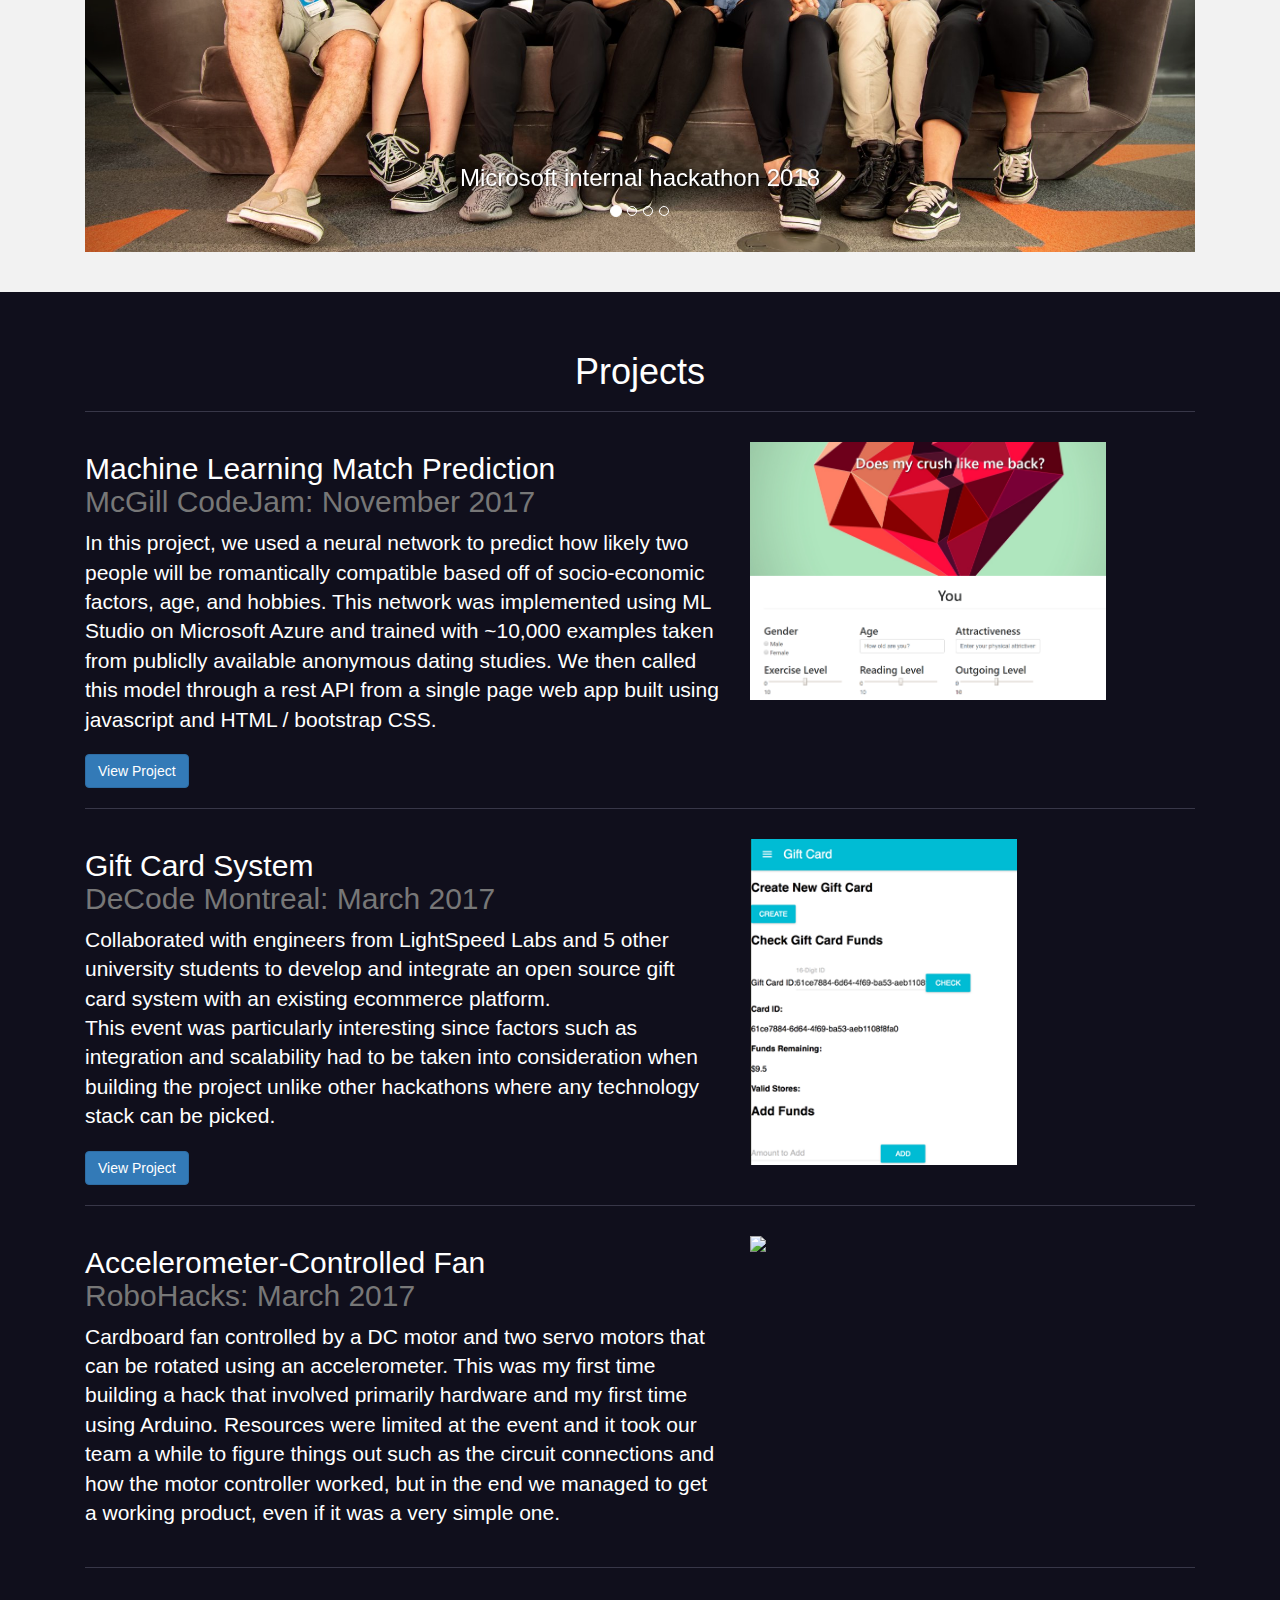
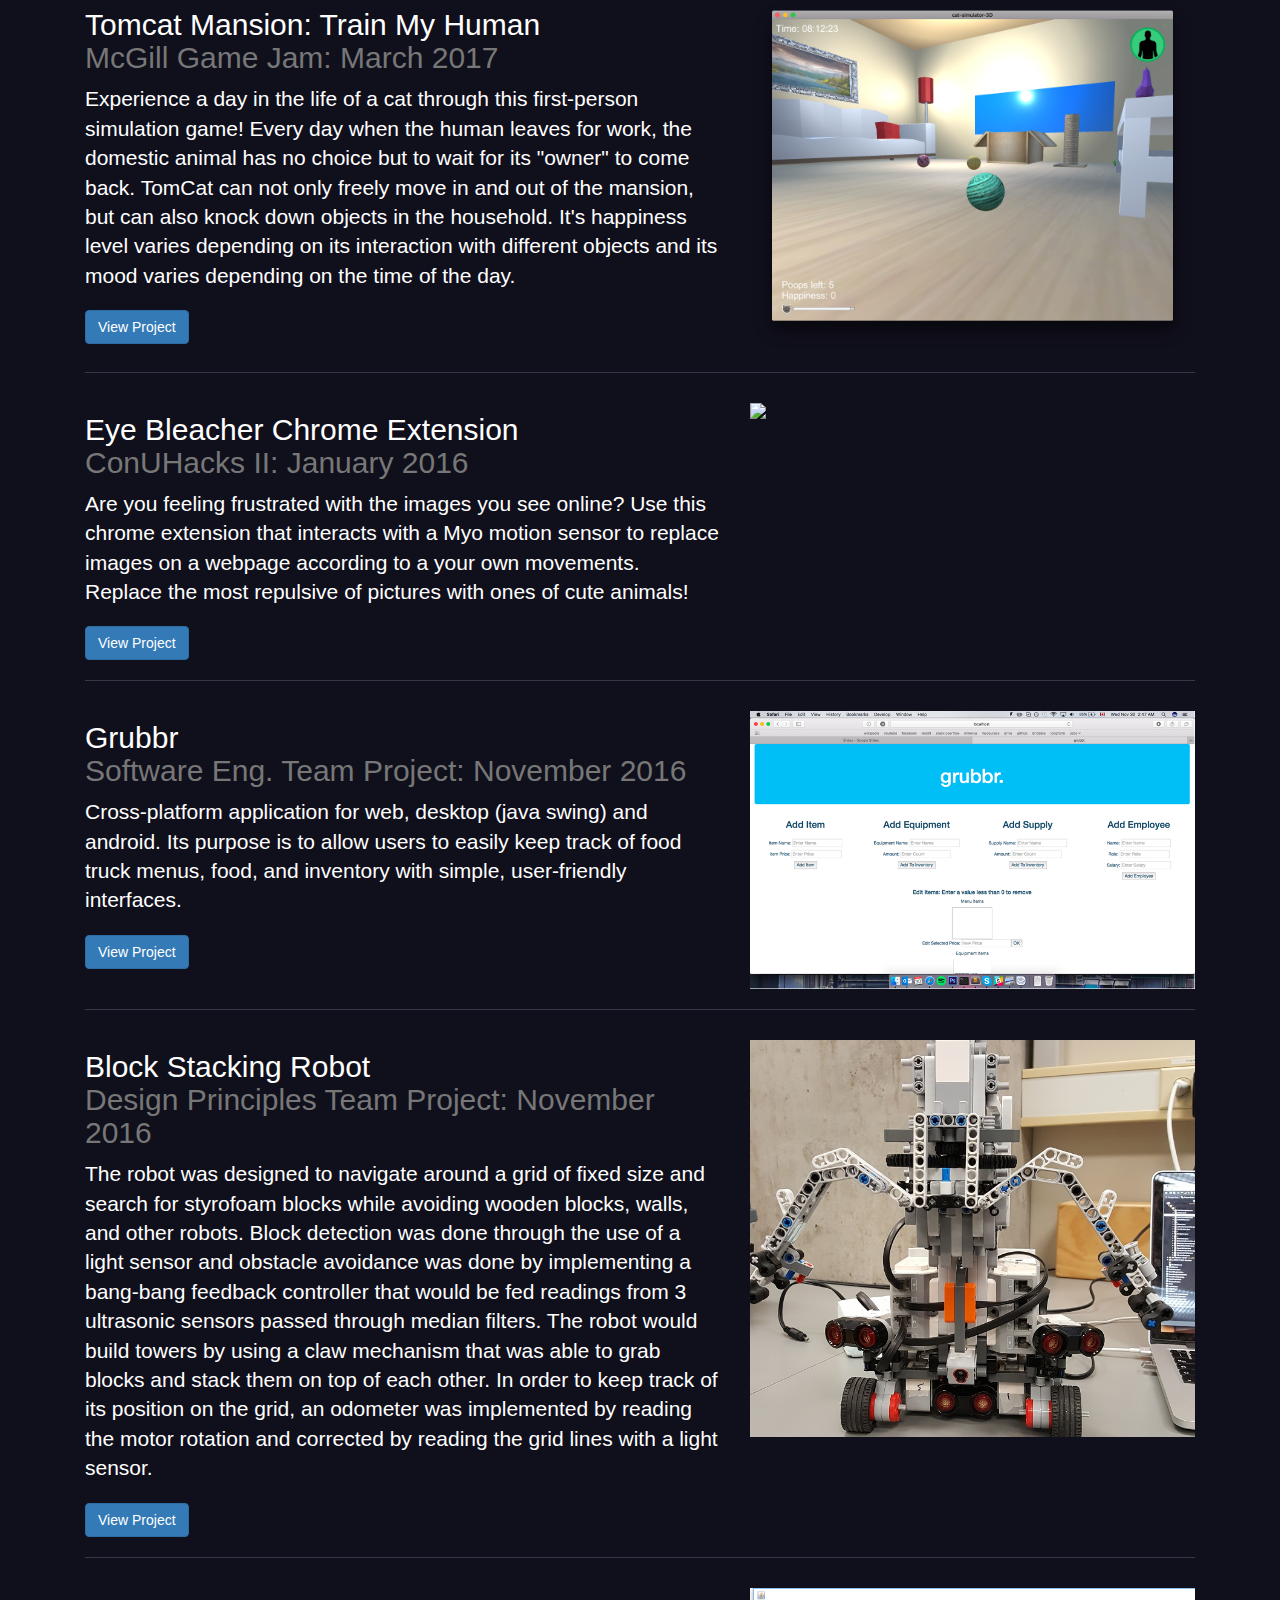
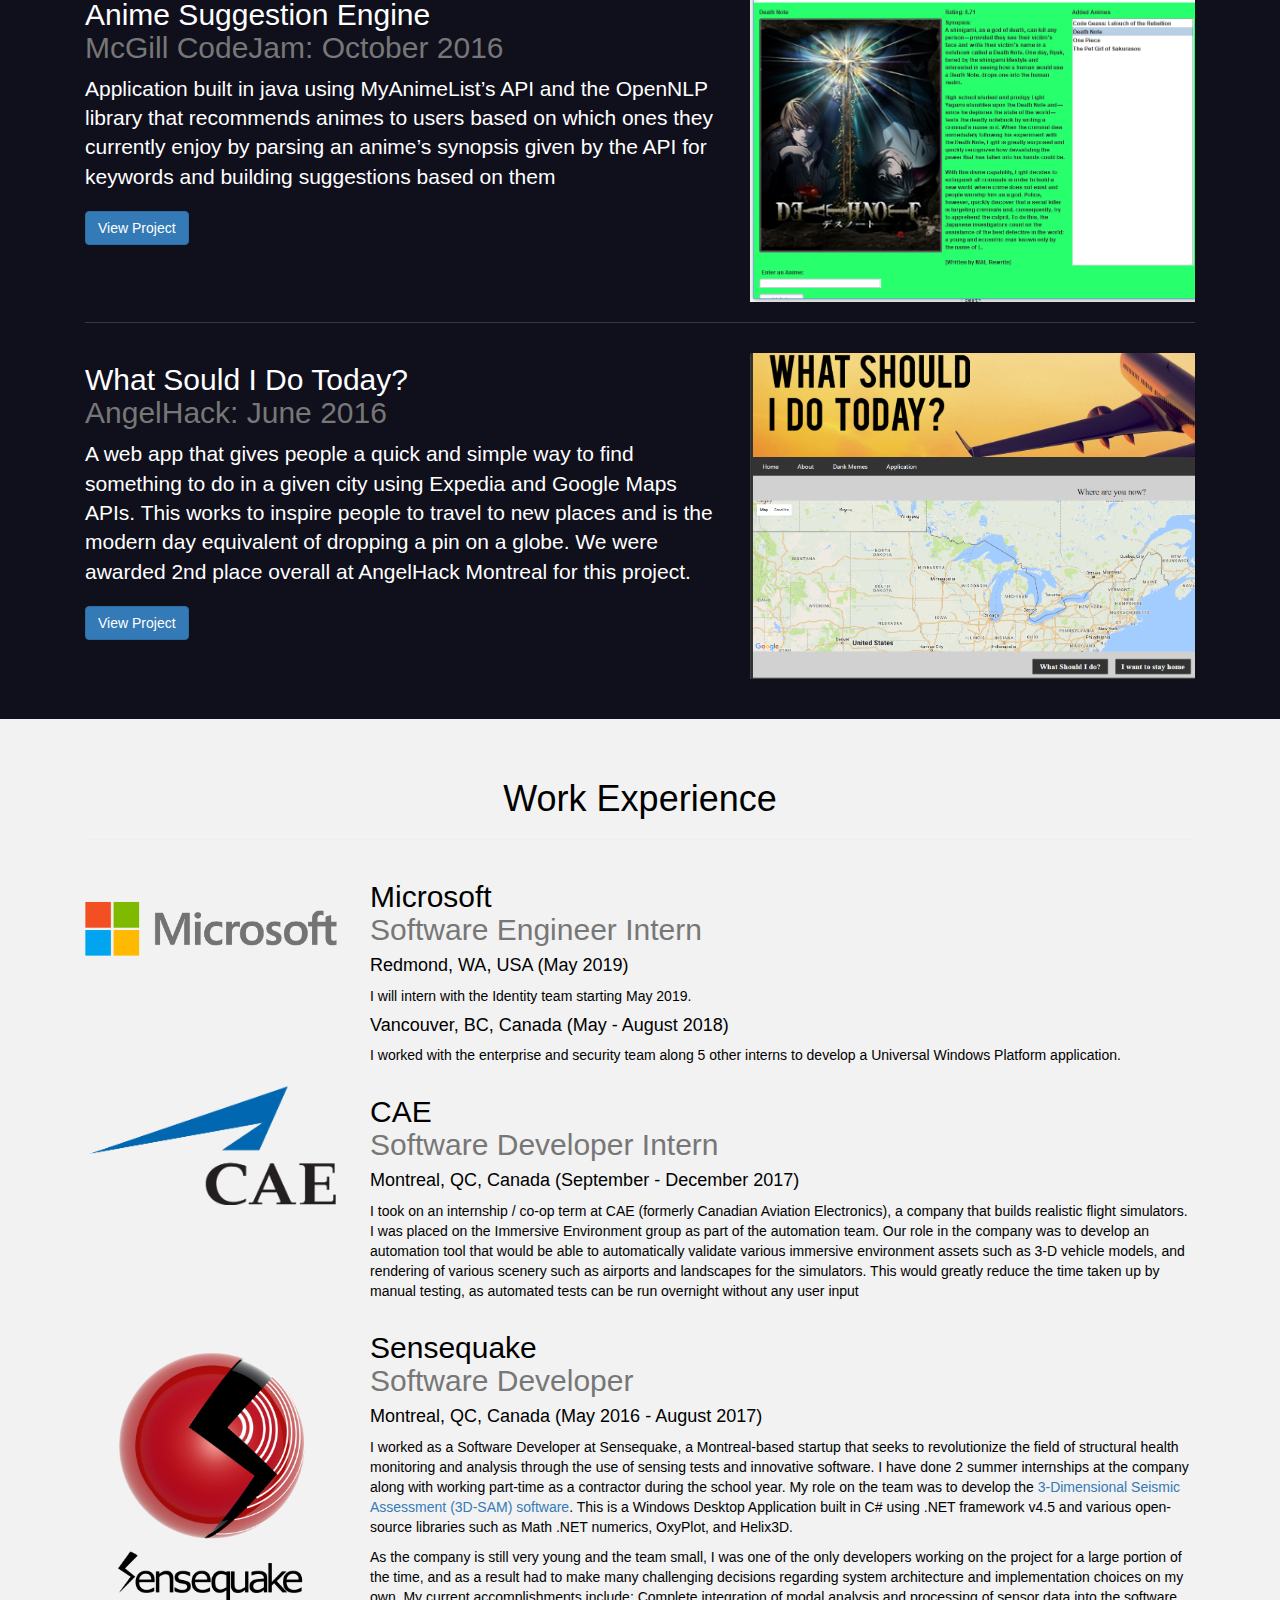
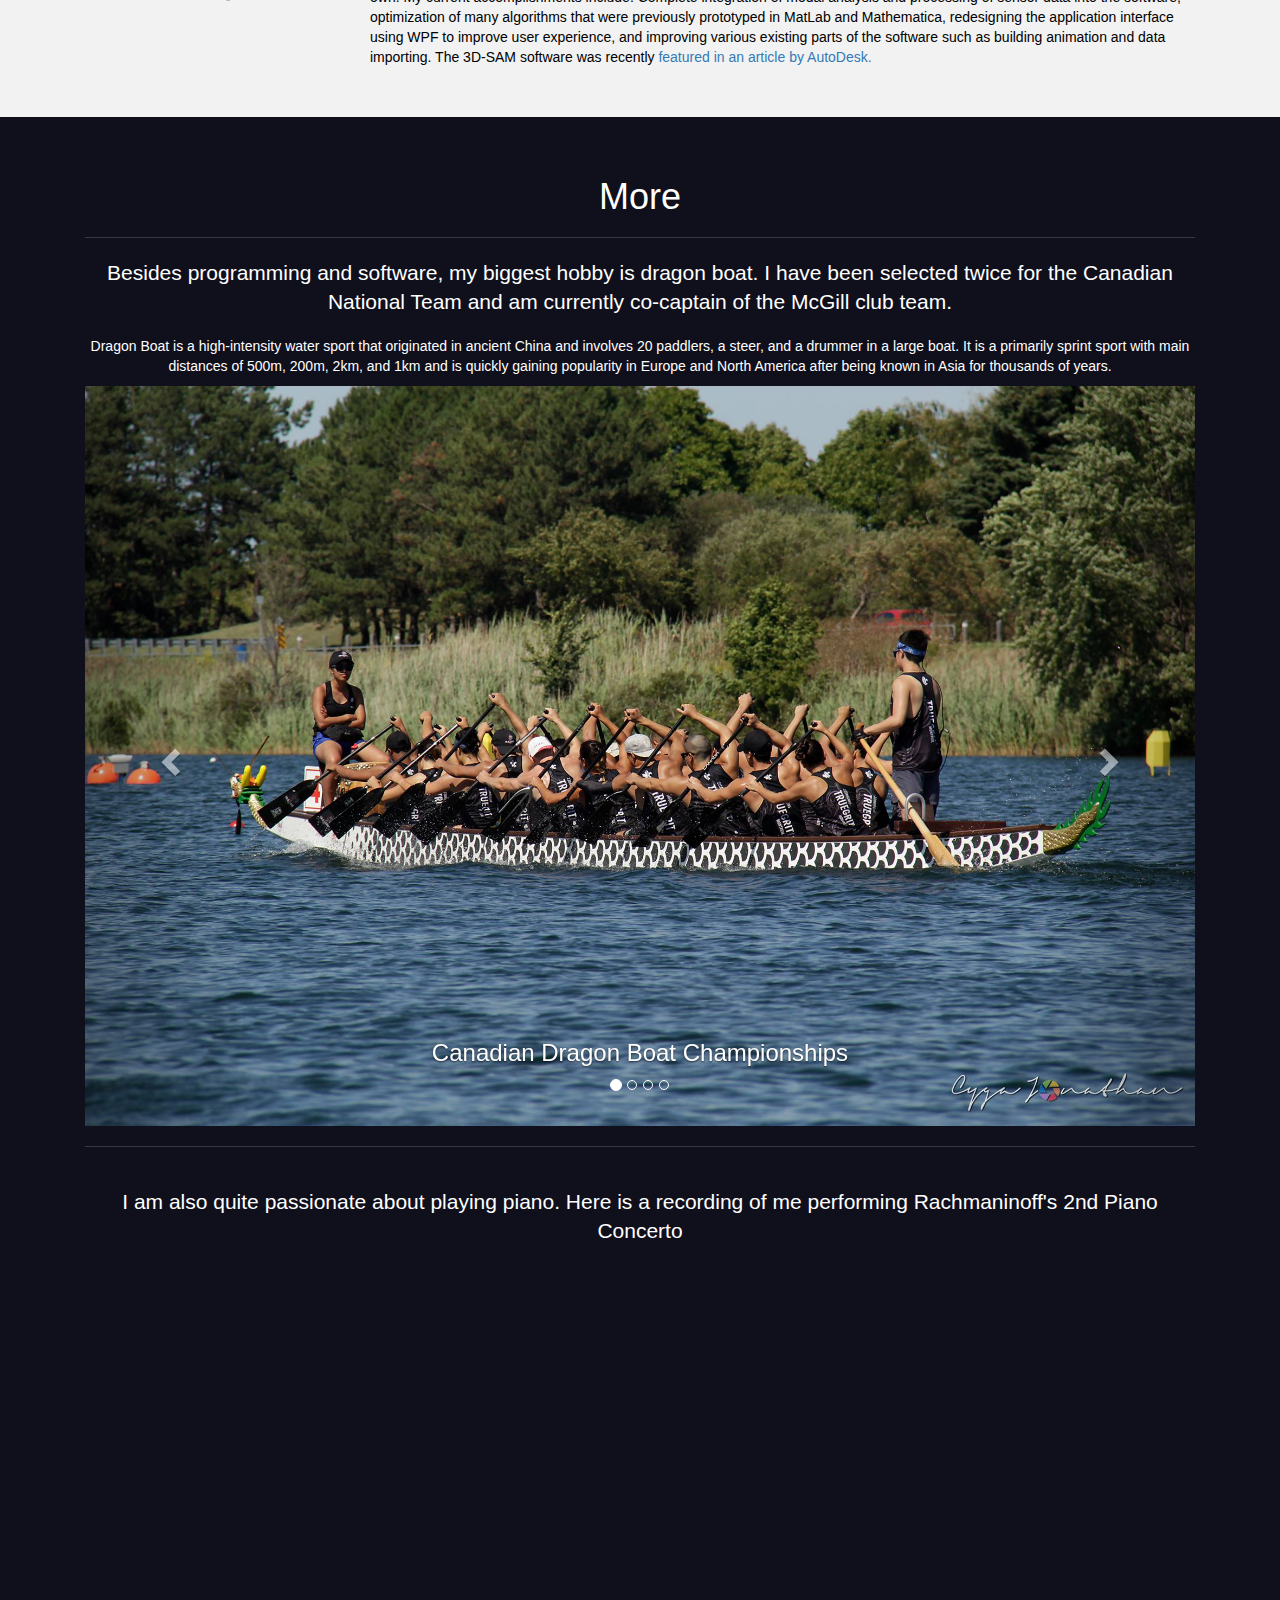
==== commit 23b6b878: "make updates" ====
--- a/index.html
+++ b/index.html
@@ -113,7 +113,7 @@
 
         <hr class="header-divider">
 
-        <p class="lead">I am a third year student at McGill University pursuing a B. Eng in Software Engineering. I enjoy learning new things
+        <p class="lead">I am a fourth year student at McGill University pursuing a B. Eng in Software Engineering. I enjoy learning new things
           and continuously seek out new opportunities and projects to challenge myself, whether its learning new programming
           languages and technologies, or participating in hackathons and other coding events.
           <br>
@@ -126,36 +126,27 @@
             <li data-target="#myCarousel" data-slide-to="1"></li>
             <li data-target="#myCarousel" data-slide-to="2"></li>
             <li data-target="#myCarousel" data-slide-to="3"></li>
-            <li data-target="#myCarousel" data-slide-to="4"></li>
-            <li data-target="#myCarousel" data-slide-to="5"></li>
           </ol>
 
           <!-- Wrapper for slides -->
           <div class="carousel-inner">
 
             <div class="item active">
-              <img src="images/mshackathon.jpg">
+              <img src="images/mshackathon.jpg" width="100%">
               <div class="carousel-caption">
                 <h3>Microsoft internal hackathon 2018</h3>
               </div>
             </div>
 
             <div class="item">
-              <img src="images/redmondtrip.jpg">
-              <div class="carousel-caption">
-                <h3>Vancouver interns visit the headquarters in Redmond</h3>
+              <img src="images/gamejam1.jpg" width="100%">
+              <div class="carousel-caption">
+                <h3>McGill GameJam 2017</h3>
               </div>
             </div>
 
             <div class="item">
-              <img src="images/gamejam1.jpg">
-              <div class="carousel-caption">
-                <h3>McGill GameJam 2017</h3>
-              </div>
-            </div>
-
-            <div class="item">
-              <img src="images/robohacks.jpg">
+              <img src="images/robohacks.jpg" width="100%">
               <div class="carousel-caption">
                 <h3>McGill RoboHacks 2017</h3>
               </div>
@@ -393,7 +384,7 @@
       <div class="exp" id="experience">
 
         <h1>
-          <center>Experience</center>
+          <center>Work Experience</center>
         </h1>
 
         <hr class="header-divider">
@@ -405,11 +396,12 @@
           <div class="col-md-9 push-md-5 col-xs-9">
             <h2 class="featurette-heading">Microsoft
               <br>
-              <span class="text-muted">Software Developer Intern</span>
-            </h2>
-            <h4>Vancouver, BC, Canada</h4>
-            <p>From May - August 2018, I will be doing an internship at Microsoft Vancouver as part of their Garage Internship
-              program.</p>
+              <span class="text-muted">Software Engineer Intern</span>
+            </h2>
+            <h4>Redmond, WA, USA (May 2019)</h4>
+            <p>I will intern with the Identity team starting May 2019.</p>
+            <h4>Vancouver, BC, Canada (May - August 2018)</h4>
+            <p>I worked with the enterprise and security team along 5 other interns to develop a Universal Windows Platform application. </p>
           </div>
         </div>
 
@@ -422,8 +414,8 @@
               <br>
               <span class="text-muted">Software Developer Intern</span>
             </h2>
-            <h4>Montreal, QC, Canada</h4>
-            <p>From September to December 2017, I took on an internship / co-op term at CAE (formerly Canadian Aviation Electronics),
+            <h4>Montreal, QC, Canada (September - December 2017)</h4>
+            <p>I took on an internship / co-op term at CAE (formerly Canadian Aviation Electronics),
               a company that builds realistic flight simulators. I was placed on the Immersive Environment group as part
               of the automation team. Our role in the company was to develop an automation tool that would be able to automatically
               validate various immersive environment assets such as 3-D vehicle models, and rendering of various scenery
@@ -441,8 +433,8 @@
               <br>
               <span class="text-muted">Software Developer</span>
             </h2>
-            <h4>Montreal, QC, Canada</h4>
-            <p>Since May 2016, I have been working as a Software Developer at Sensequake, a Montreal-based startup that seeks
+            <h4>Montreal, QC, Canada (May 2016 - August 2017)</h4>
+            <p>I worked as a Software Developer at Sensequake, a Montreal-based startup that seeks
               to revolutionize the field of structural health monitoring and analysis through the use of sensing tests and
               innovative software. I have done 2 summer internships at the company along with working part-time as a contractor
               during the school year. My role on the team was to develop the
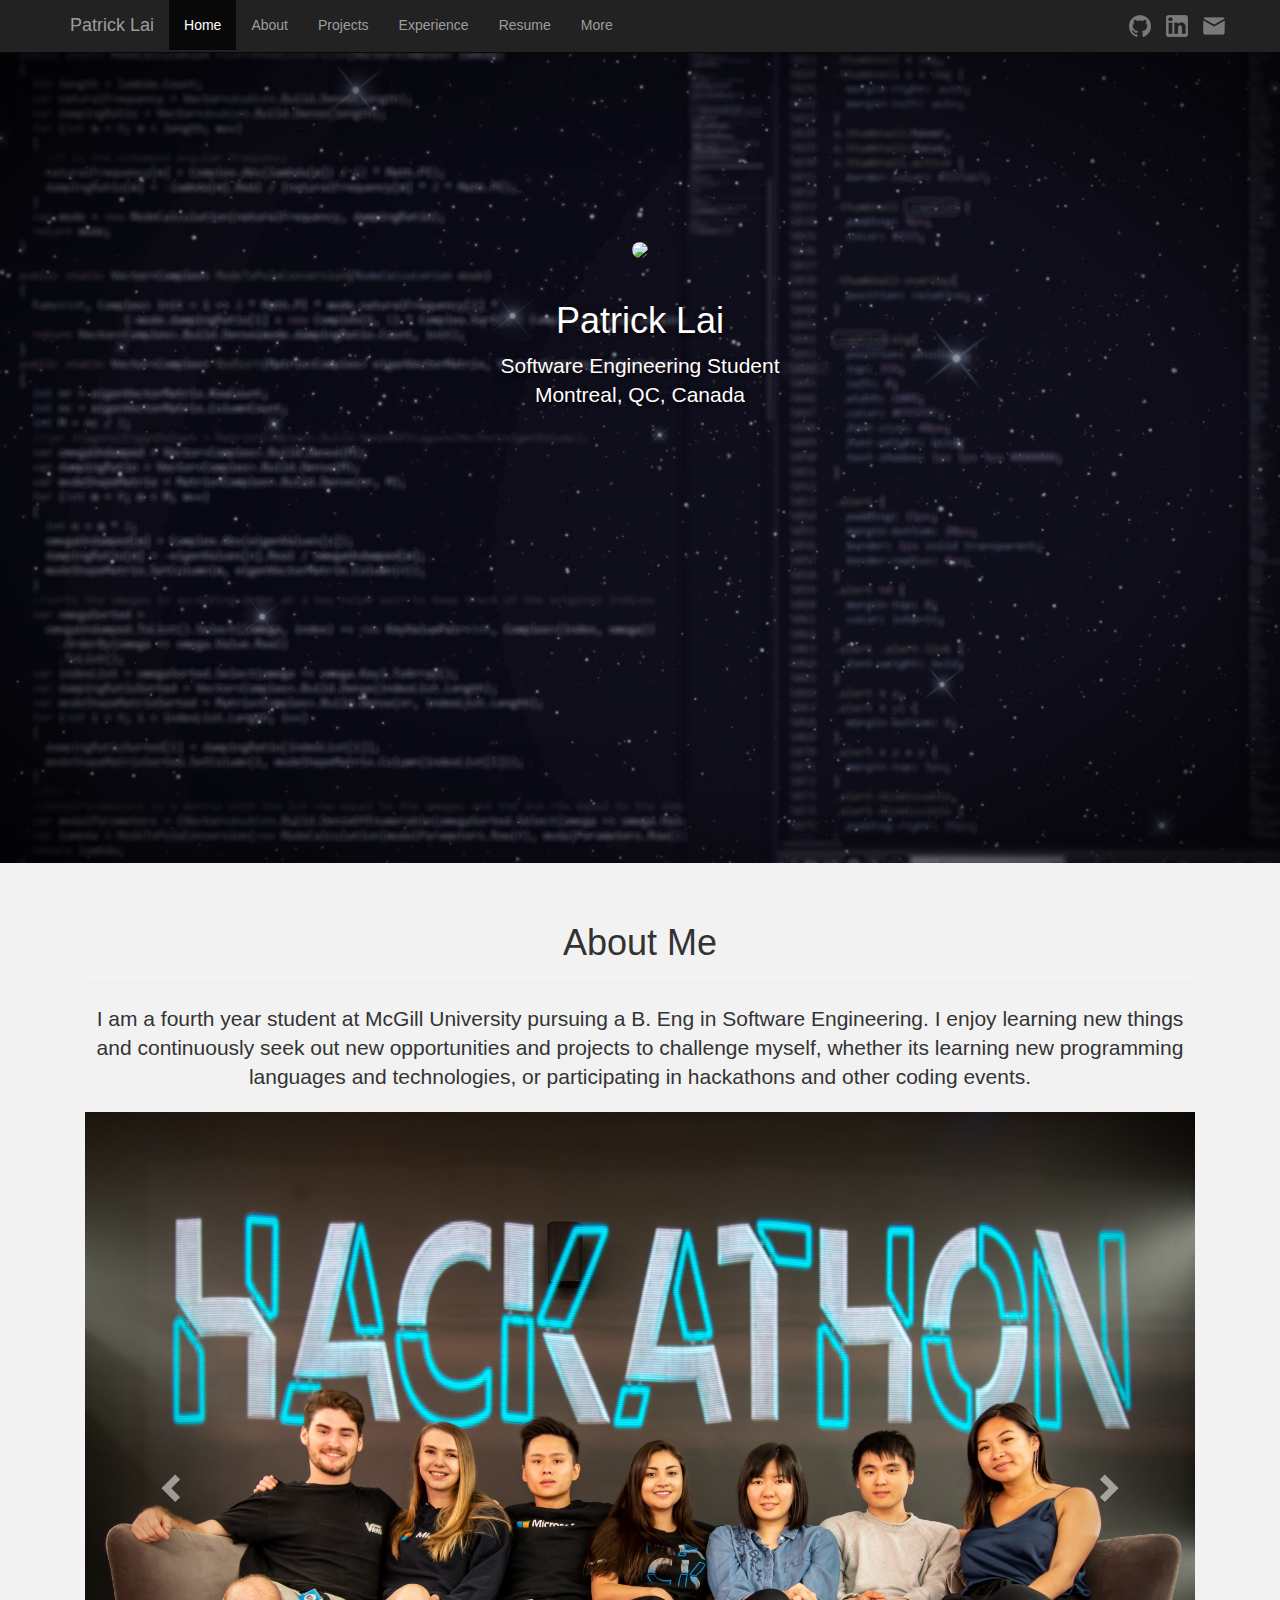
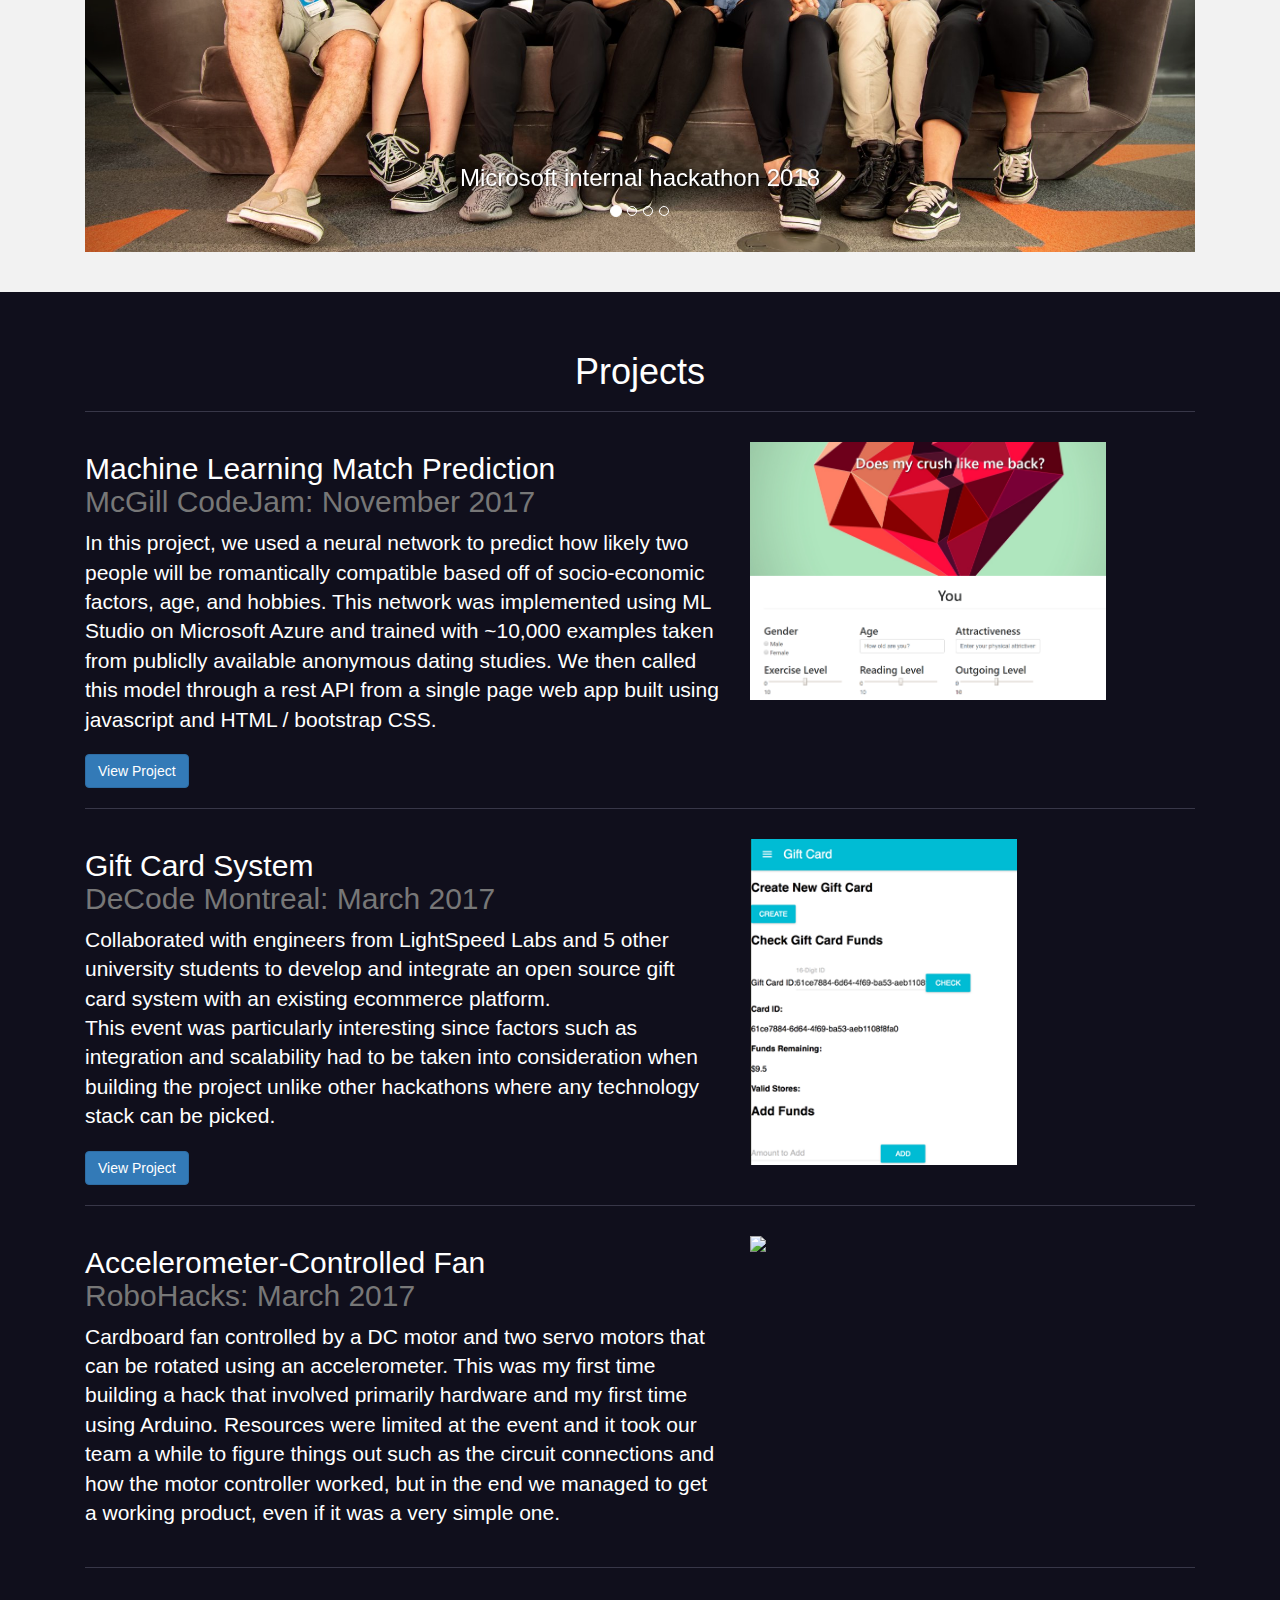
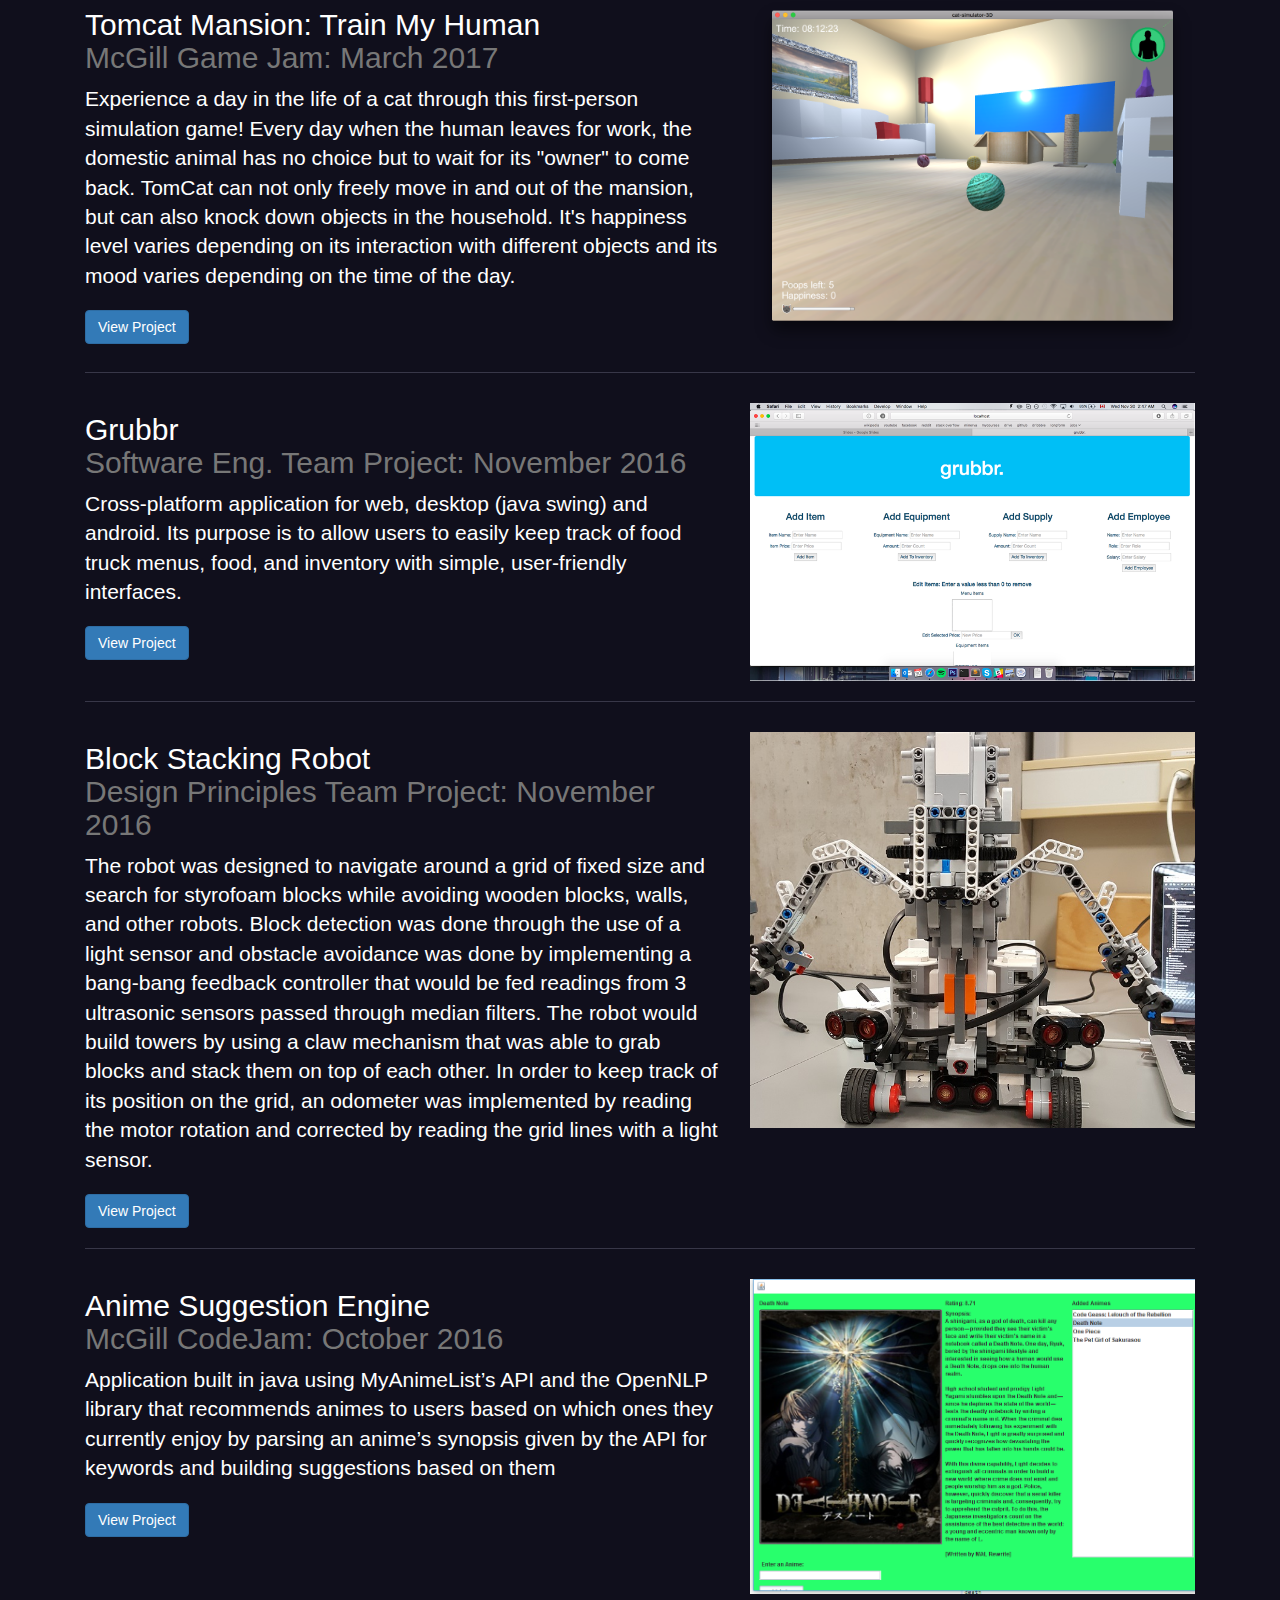
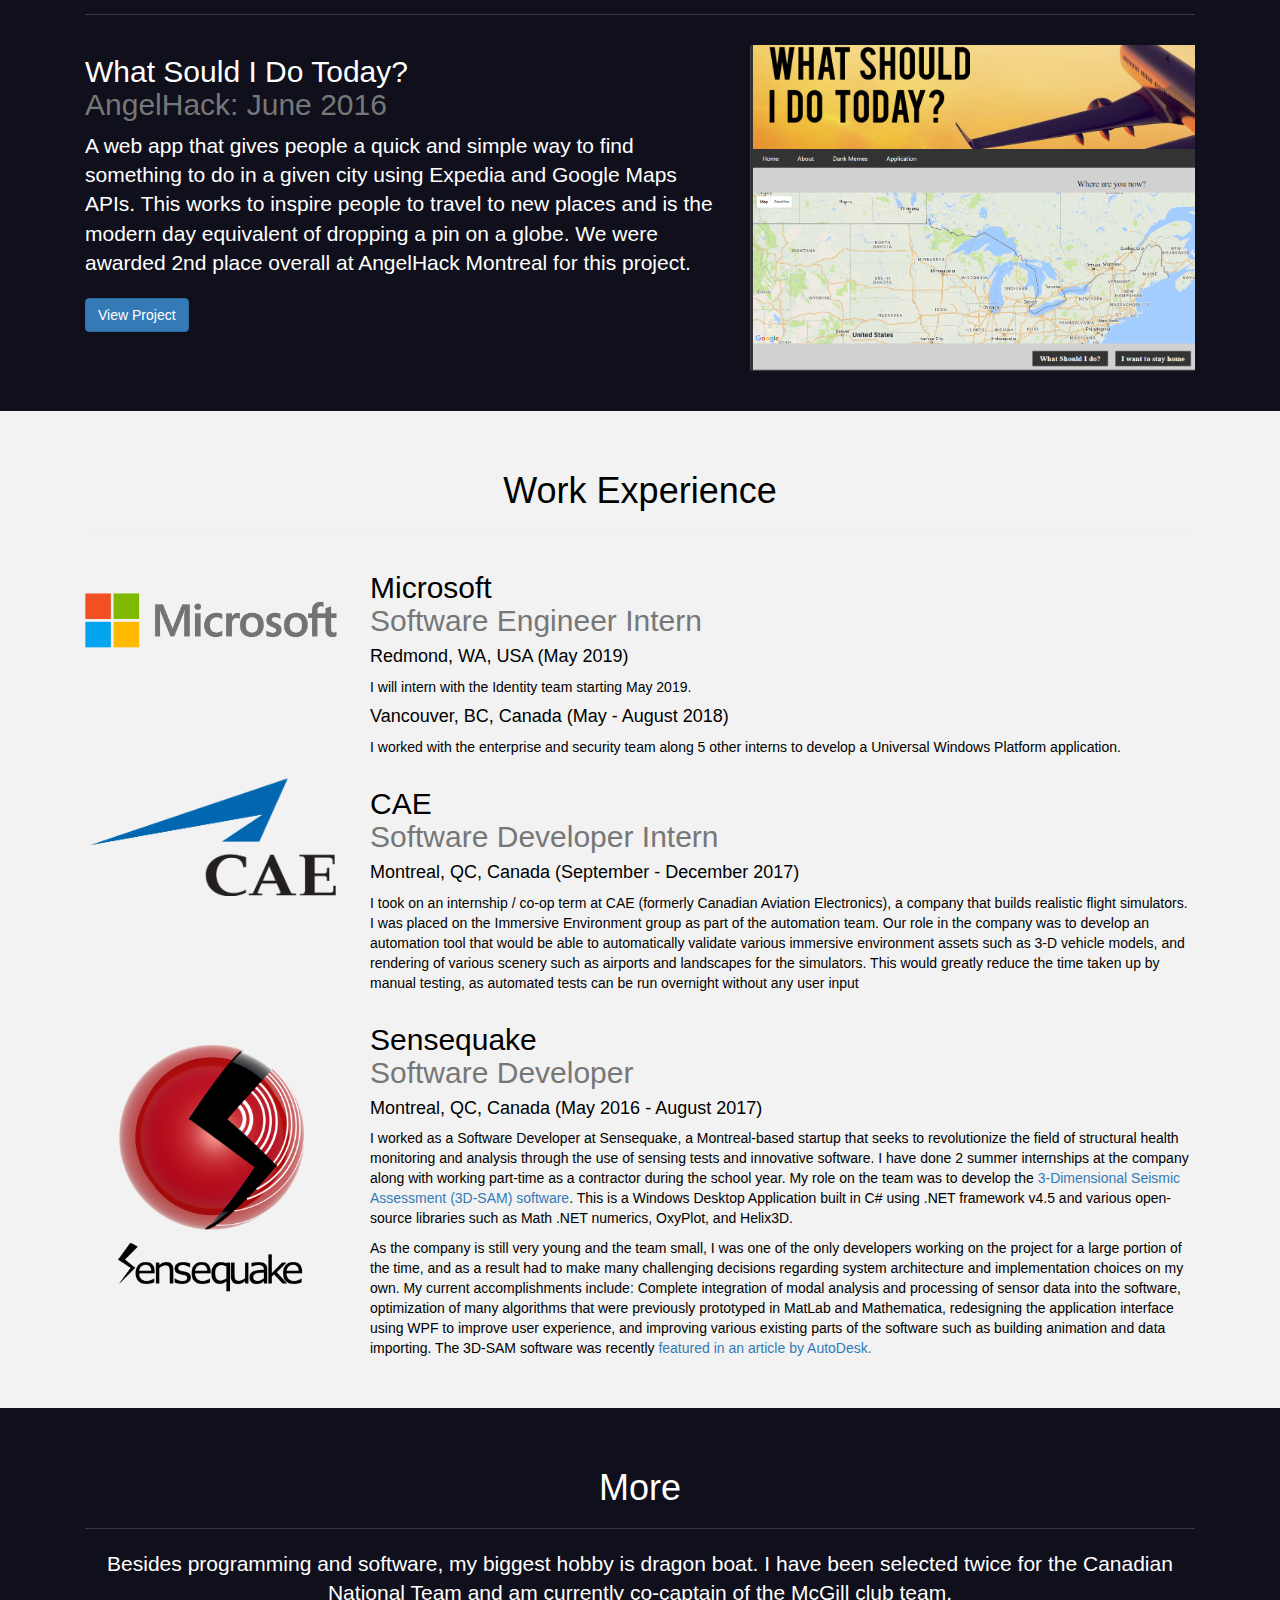
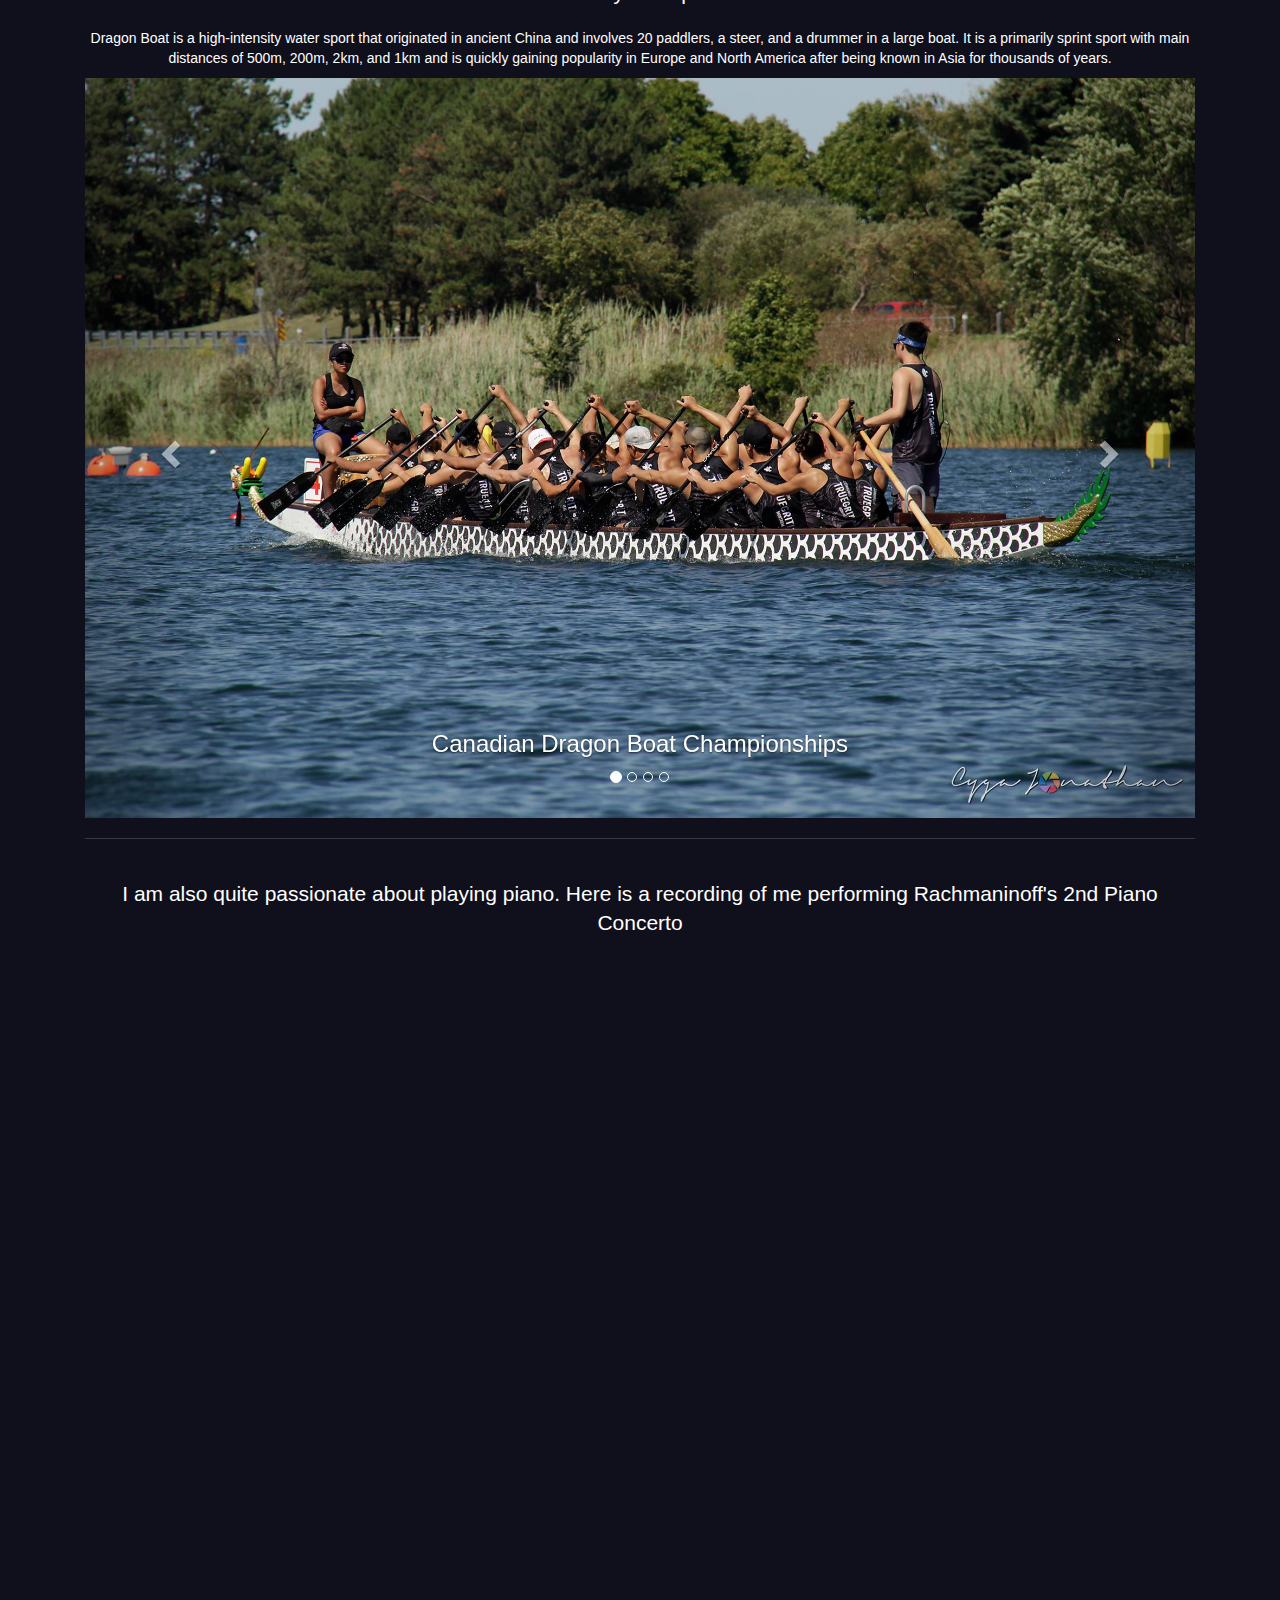
==== commit ee9c3360: "update projects" ====
--- a/index.html
+++ b/index.html
@@ -273,7 +273,7 @@
 
         <hr class="featurette-divider">
 
-        <div class="row featurette">
+        <!-- <div class="row featurette">
           <div class="col-md-7">
             <h2 class="featurette-heading">Eye Bleacher Chrome Extension
               <br>
@@ -291,7 +291,7 @@
           </div>
         </div>
 
-        <hr class="featurette-divider">
+        <hr class="featurette-divider"> -->
 
         <div class="row featurette">
           <div class="col-md-7 push-md-5">
